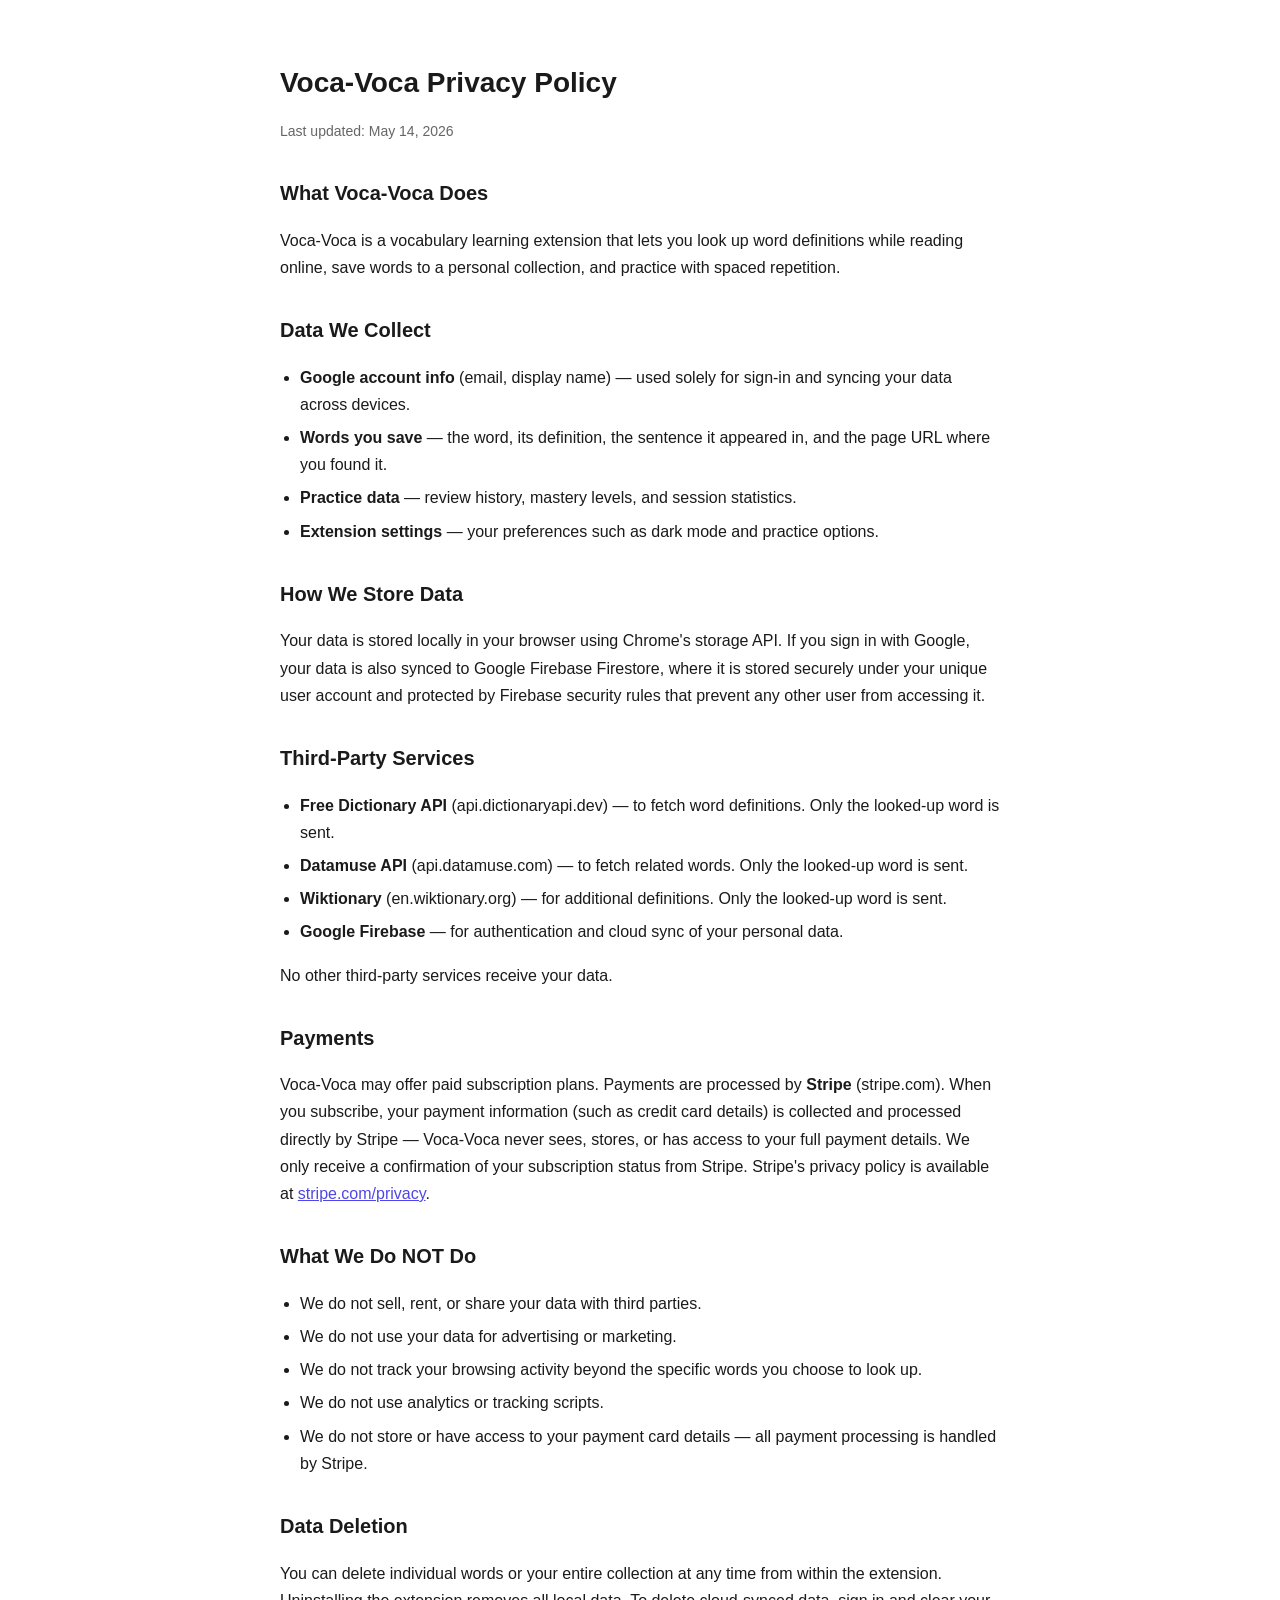
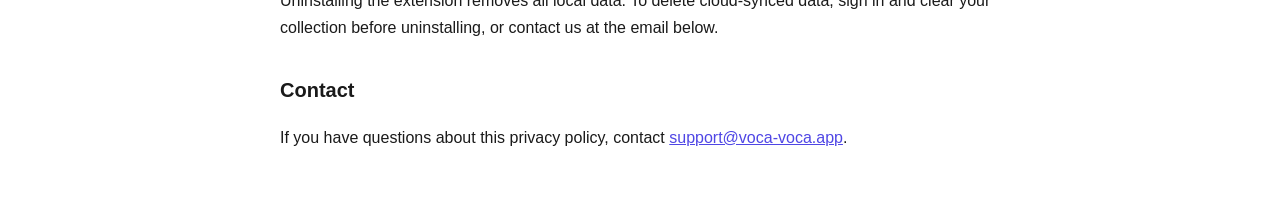
==== privacy-policy.html @ 6cb0ff41 "Initial site: landing page, privacy policy, assets" ====
<!DOCTYPE html>
<html lang="en">
<head>
  <meta charset="UTF-8">
  <meta name="viewport" content="width=device-width, initial-scale=1.0">
  <title>Voca-Voca Privacy Policy</title>
  <style>
    body {
      font-family: -apple-system, BlinkMacSystemFont, 'Segoe UI', Roboto, sans-serif;
      max-width: 720px;
      margin: 0 auto;
      padding: 40px 20px;
      color: #1a1a1a;
      line-height: 1.7;
    }
    h1 { font-size: 28px; margin-bottom: 4px; }
    h2 { font-size: 20px; margin-top: 32px; }
    .updated { color: #666; font-size: 14px; margin-bottom: 32px; }
    ul { padding-left: 20px; }
    li { margin-bottom: 6px; }
    a { color: #4f46e5; }
  </style>
</head>
<body>
  <h1>Voca-Voca Privacy Policy</h1>
  <p class="updated">Last updated: May 14, 2026</p>

  <h2>What Voca-Voca Does</h2>
  <p>Voca-Voca is a vocabulary learning extension that lets you look up word definitions while reading online, save words to a personal collection, and practice with spaced repetition.</p>

  <h2>Data We Collect</h2>
  <ul>
    <li><strong>Google account info</strong> (email, display name) — used solely for sign-in and syncing your data across devices.</li>
    <li><strong>Words you save</strong> — the word, its definition, the sentence it appeared in, and the page URL where you found it.</li>
    <li><strong>Practice data</strong> — review history, mastery levels, and session statistics.</li>
    <li><strong>Extension settings</strong> — your preferences such as dark mode and practice options.</li>
  </ul>

  <h2>How We Store Data</h2>
  <p>Your data is stored locally in your browser using Chrome's storage API. If you sign in with Google, your data is also synced to Google Firebase Firestore, where it is stored securely under your unique user account and protected by Firebase security rules that prevent any other user from accessing it.</p>

  <h2>Third-Party Services</h2>
  <ul>
    <li><strong>Free Dictionary API</strong> (api.dictionaryapi.dev) — to fetch word definitions. Only the looked-up word is sent.</li>
    <li><strong>Datamuse API</strong> (api.datamuse.com) — to fetch related words. Only the looked-up word is sent.</li>
    <li><strong>Wiktionary</strong> (en.wiktionary.org) — for additional definitions. Only the looked-up word is sent.</li>
    <li><strong>Google Firebase</strong> — for authentication and cloud sync of your personal data.</li>
  </ul>
  <p>No other third-party services receive your data.</p>

  <h2>Payments</h2>
  <p>Voca-Voca may offer paid subscription plans. Payments are processed by <strong>Stripe</strong> (stripe.com). When you subscribe, your payment information (such as credit card details) is collected and processed directly by Stripe — Voca-Voca never sees, stores, or has access to your full payment details. We only receive a confirmation of your subscription status from Stripe. Stripe's privacy policy is available at <a href="https://stripe.com/privacy">stripe.com/privacy</a>.</p>

  <h2>What We Do NOT Do</h2>
  <ul>
    <li>We do not sell, rent, or share your data with third parties.</li>
    <li>We do not use your data for advertising or marketing.</li>
    <li>We do not track your browsing activity beyond the specific words you choose to look up.</li>
    <li>We do not use analytics or tracking scripts.</li>
    <li>We do not store or have access to your payment card details — all payment processing is handled by Stripe.</li>
  </ul>

  <h2>Data Deletion</h2>
  <p>You can delete individual words or your entire collection at any time from within the extension. Uninstalling the extension removes all local data. To delete cloud-synced data, sign in and clear your collection before uninstalling, or contact us at the email below.</p>

  <h2>Contact</h2>
  <p>If you have questions about this privacy policy, contact <a href="mailto:support@voca-voca.app">support@voca-voca.app</a>.</p>
</body>
</html>
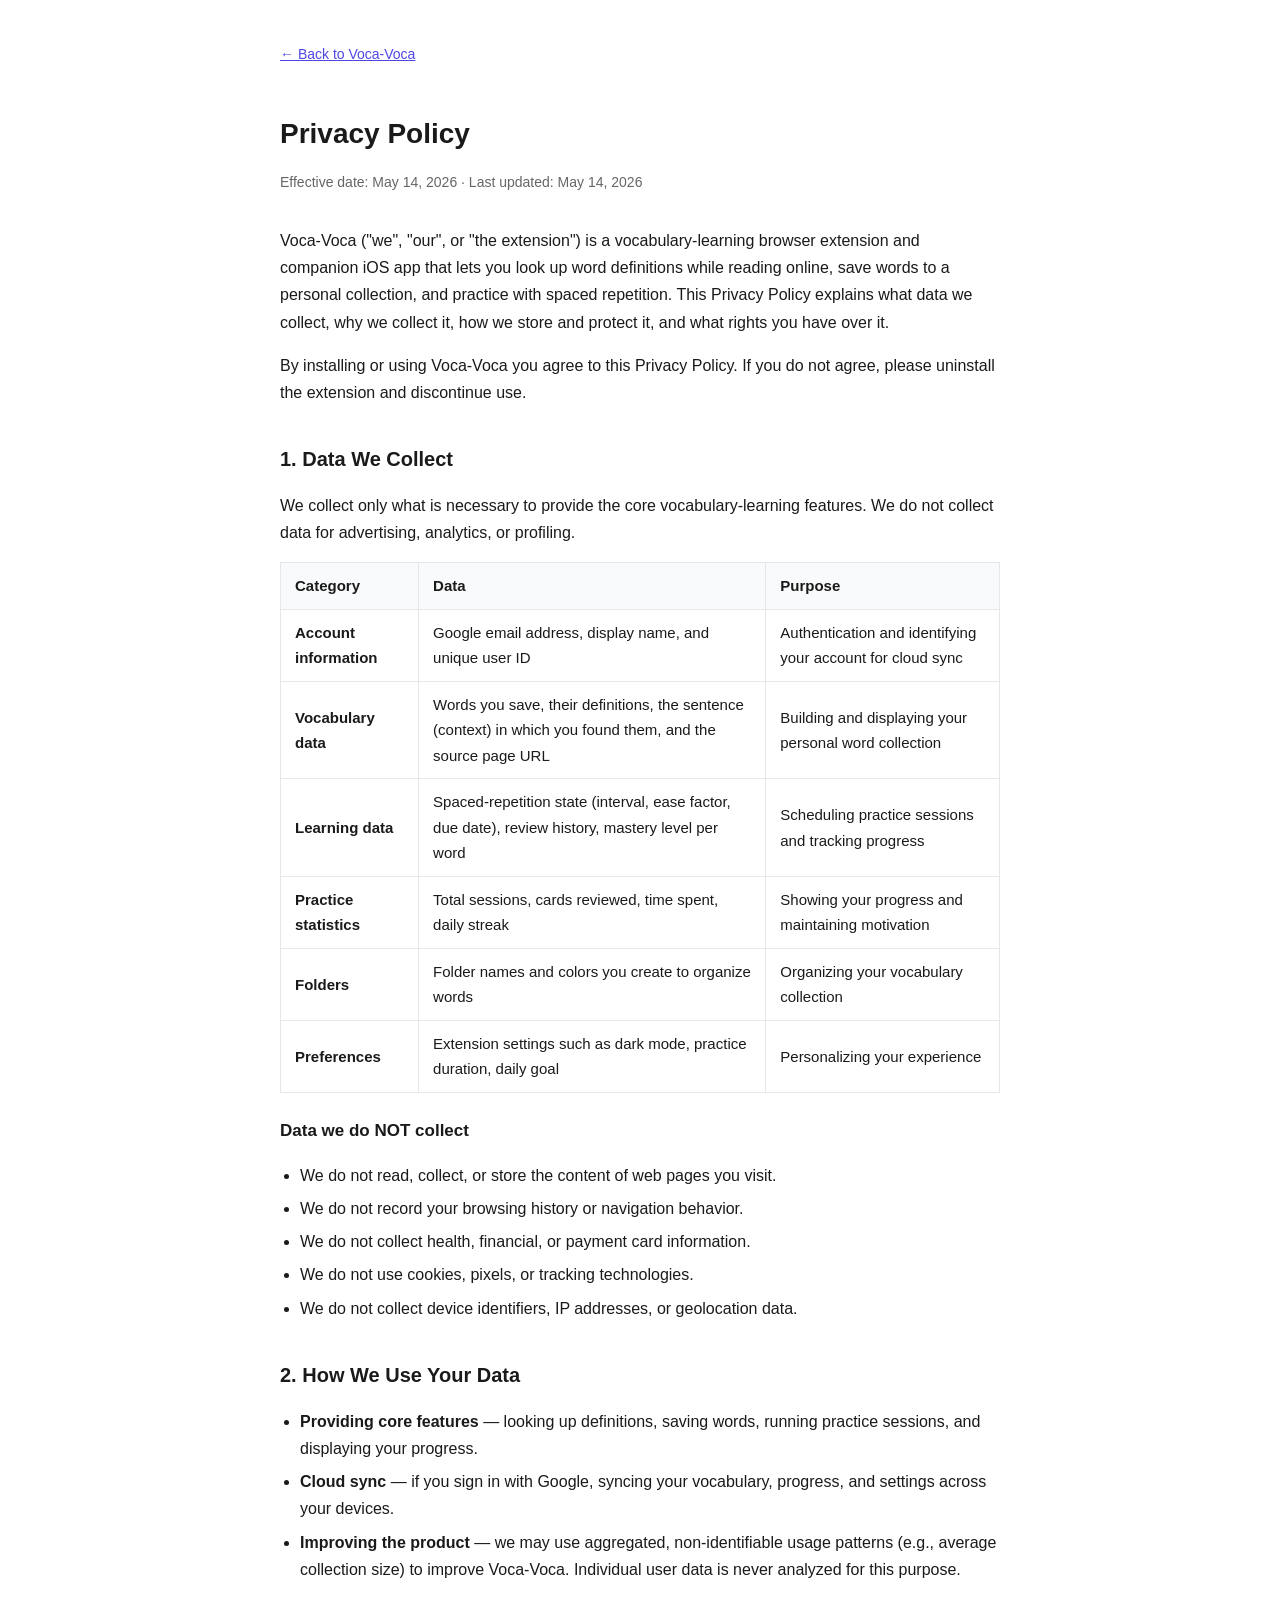
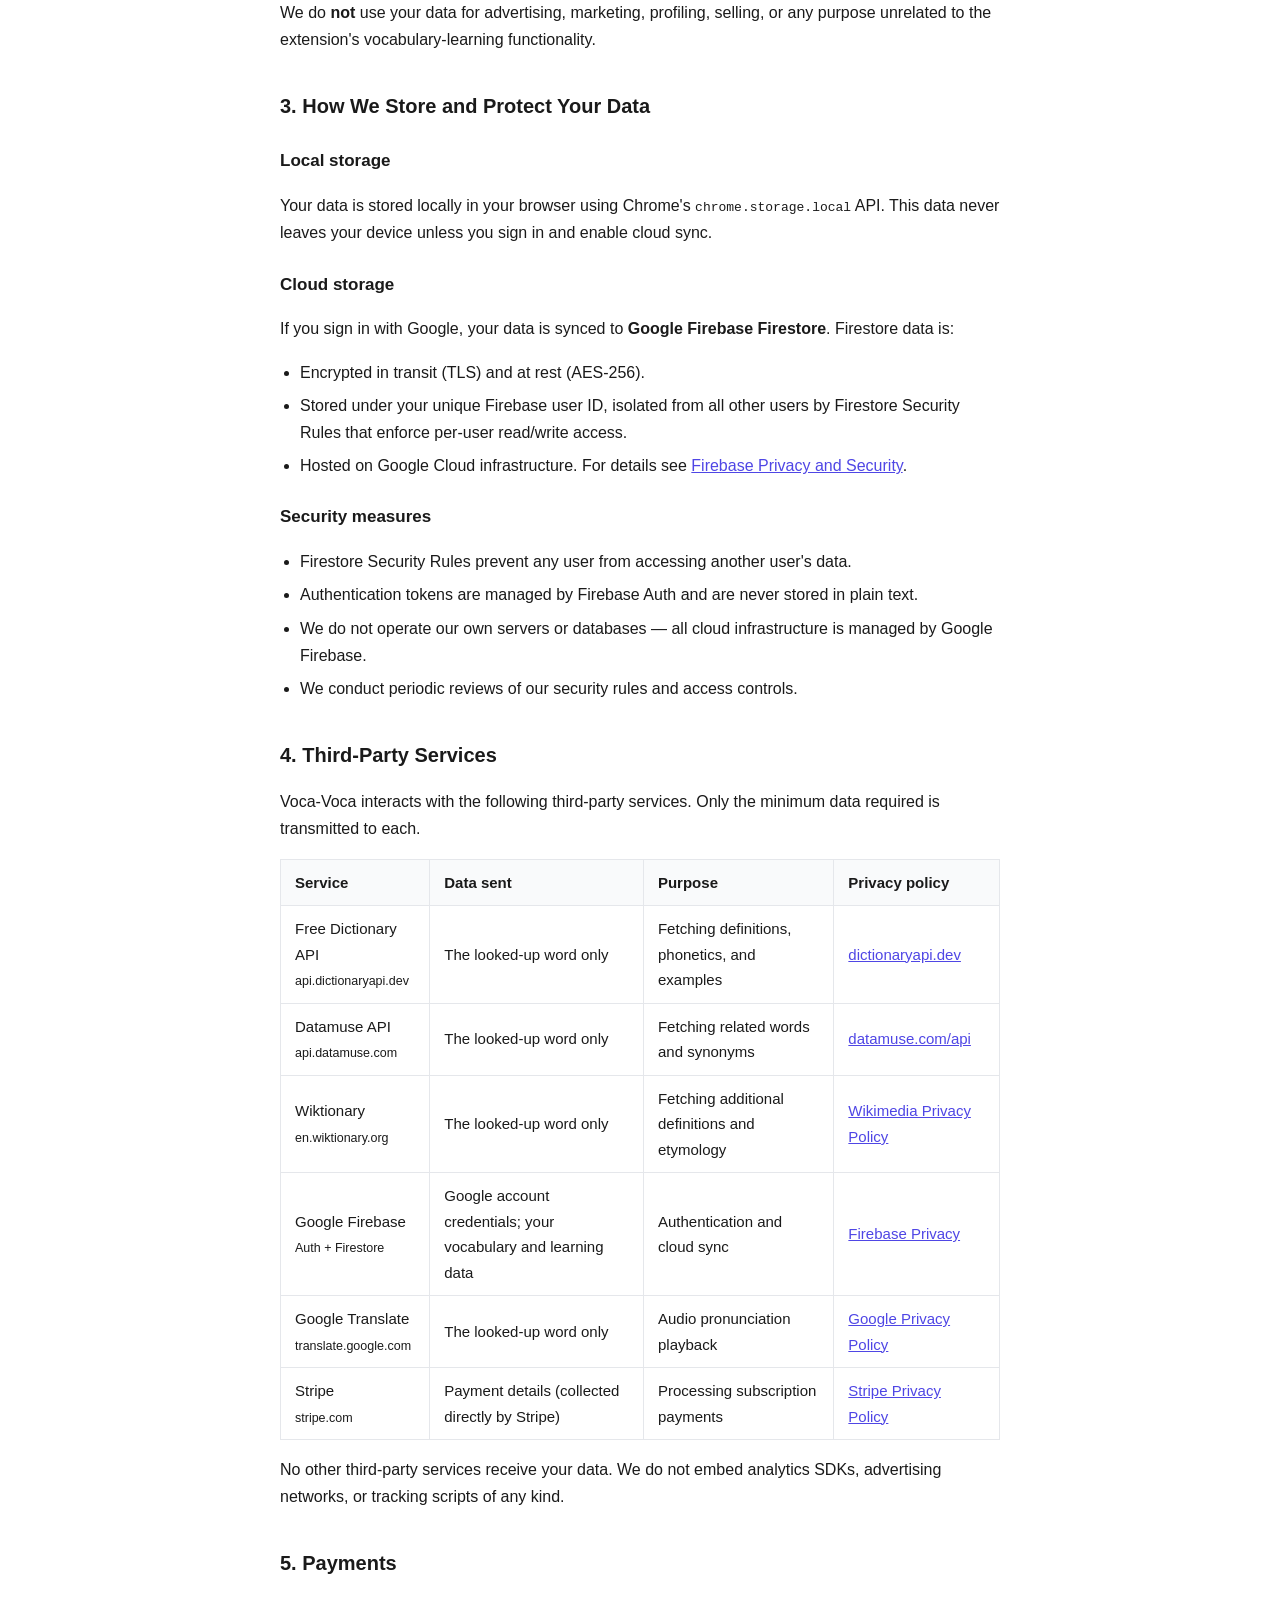
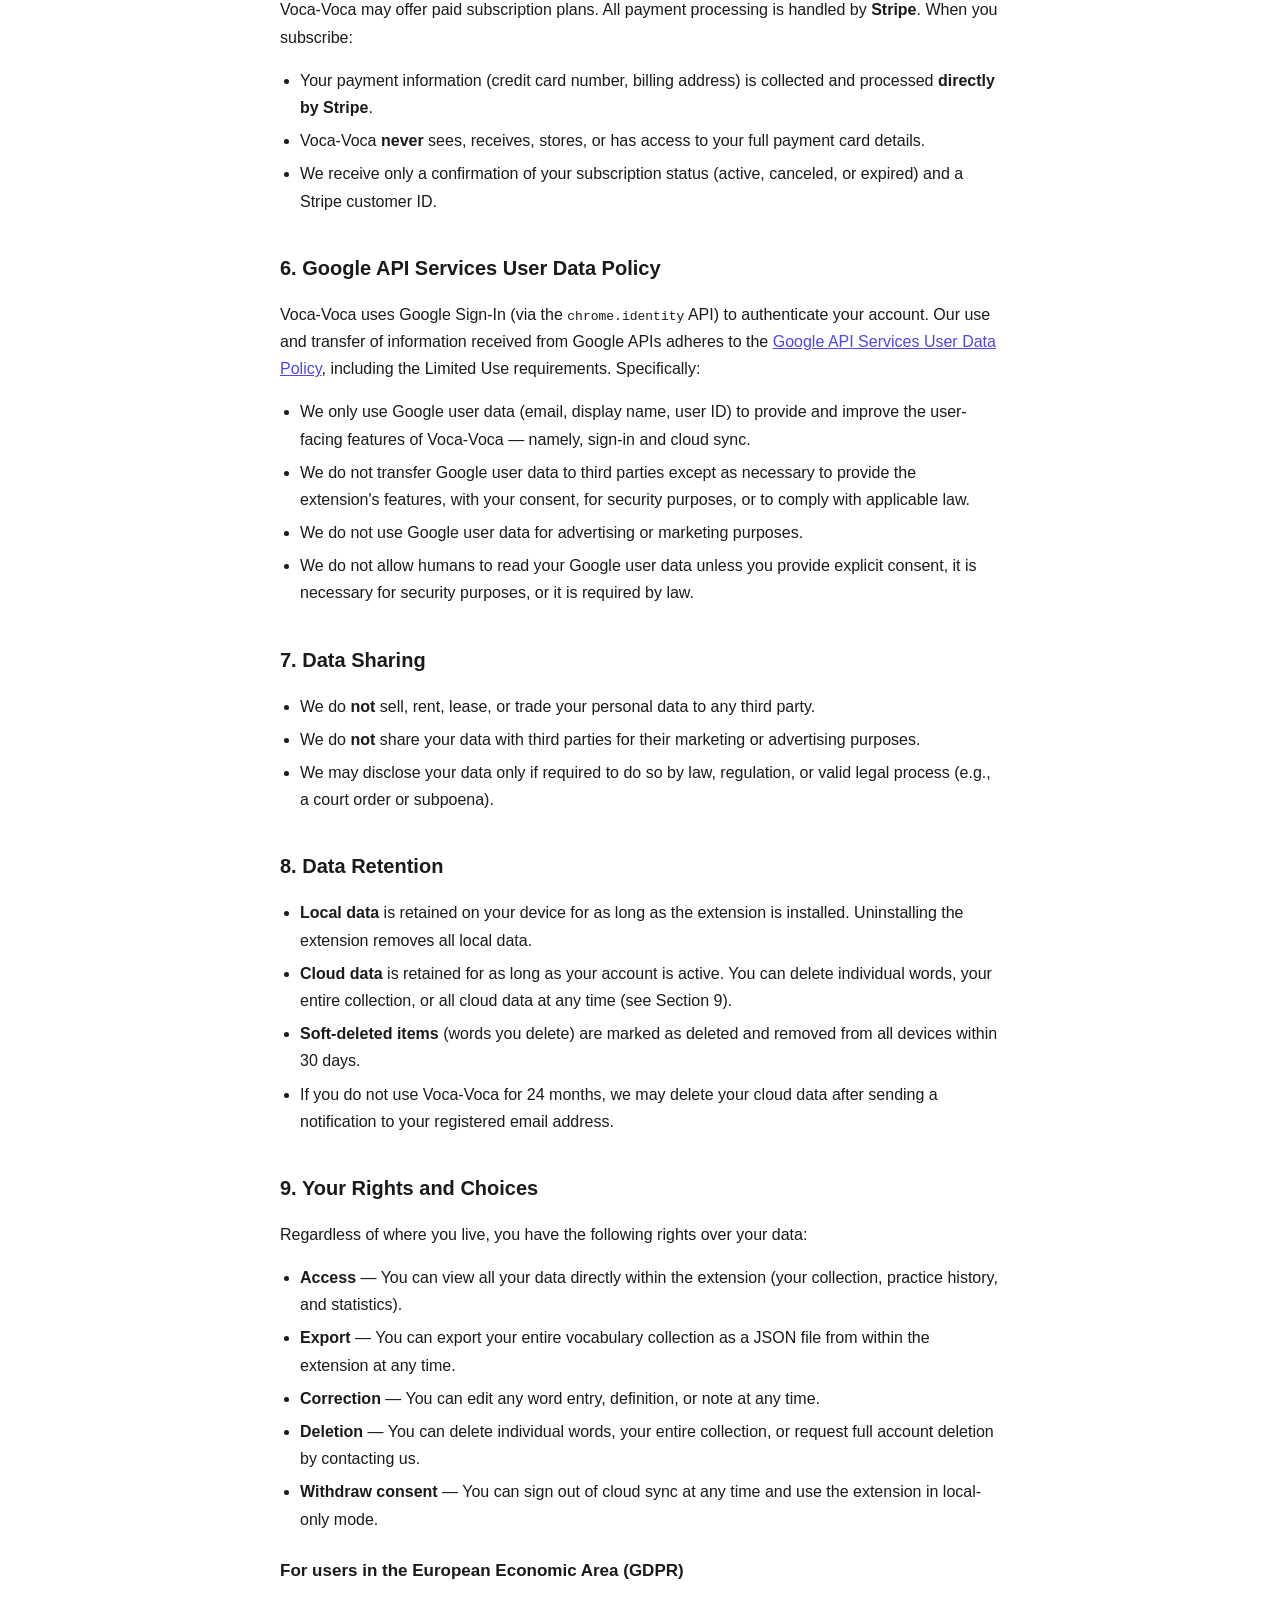
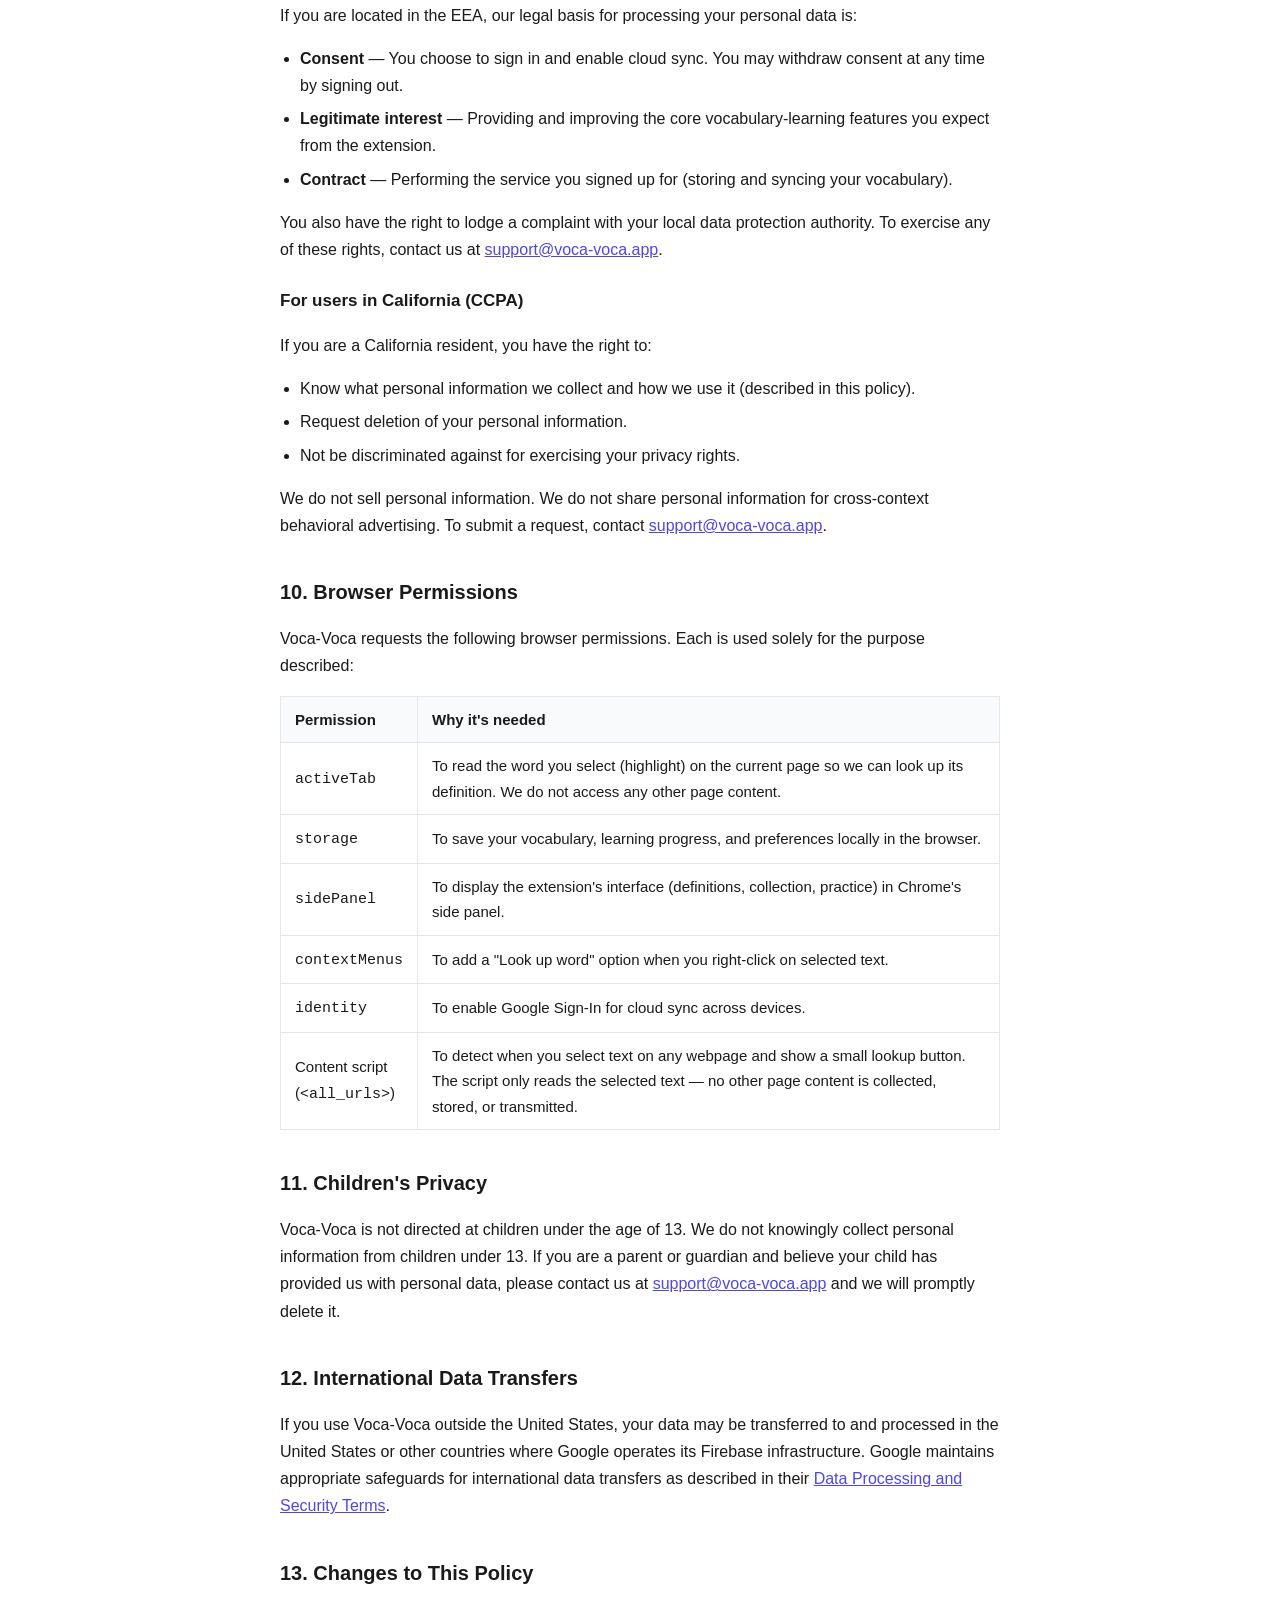
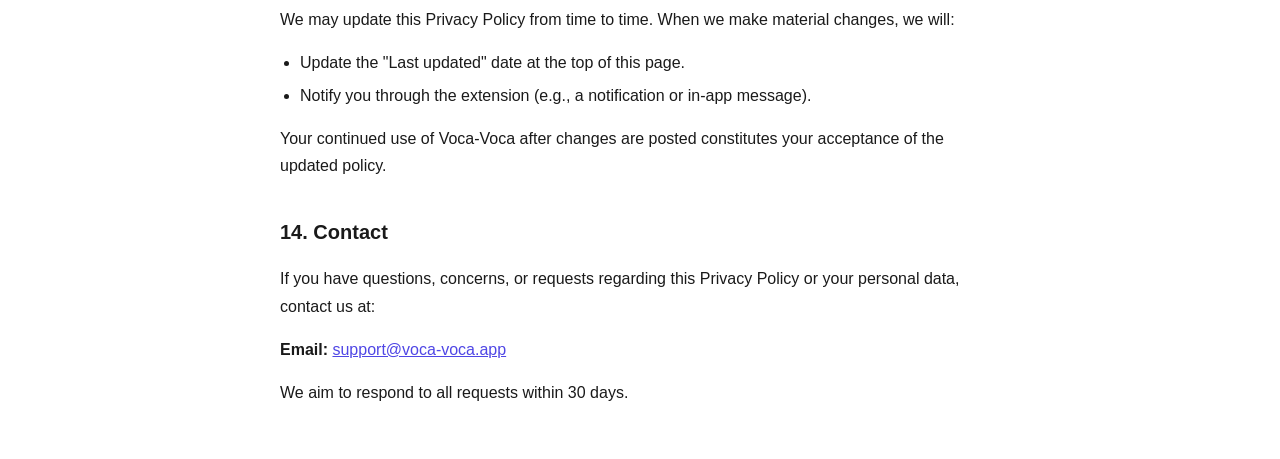
==== commit 5bd98b53: "Comprehensive privacy policy for Chrome Web Store review Covers: data collection table, Google API L" ====
--- a/privacy-policy.html
+++ b/privacy-policy.html
@@ -14,56 +14,253 @@
       line-height: 1.7;
     }
     h1 { font-size: 28px; margin-bottom: 4px; }
-    h2 { font-size: 20px; margin-top: 32px; }
+    h2 { font-size: 20px; margin-top: 36px; margin-bottom: 12px; }
+    h3 { font-size: 17px; margin-top: 24px; margin-bottom: 8px; }
     .updated { color: #666; font-size: 14px; margin-bottom: 32px; }
-    ul { padding-left: 20px; }
+    ul, ol { padding-left: 20px; }
     li { margin-bottom: 6px; }
     a { color: #4f46e5; }
+    table { border-collapse: collapse; width: 100%; margin: 16px 0; }
+    th, td { border: 1px solid #e5e7eb; padding: 10px 14px; text-align: left; font-size: 15px; }
+    th { background: #f9fafb; font-weight: 600; }
+    .back-link { display: inline-block; margin-bottom: 24px; font-size: 14px; }
   </style>
 </head>
 <body>
-  <h1>Voca-Voca Privacy Policy</h1>
-  <p class="updated">Last updated: May 14, 2026</p>
-
-  <h2>What Voca-Voca Does</h2>
-  <p>Voca-Voca is a vocabulary learning extension that lets you look up word definitions while reading online, save words to a personal collection, and practice with spaced repetition.</p>
-
-  <h2>Data We Collect</h2>
-  <ul>
-    <li><strong>Google account info</strong> (email, display name) — used solely for sign-in and syncing your data across devices.</li>
-    <li><strong>Words you save</strong> — the word, its definition, the sentence it appeared in, and the page URL where you found it.</li>
-    <li><strong>Practice data</strong> — review history, mastery levels, and session statistics.</li>
-    <li><strong>Extension settings</strong> — your preferences such as dark mode and practice options.</li>
-  </ul>
-
-  <h2>How We Store Data</h2>
-  <p>Your data is stored locally in your browser using Chrome's storage API. If you sign in with Google, your data is also synced to Google Firebase Firestore, where it is stored securely under your unique user account and protected by Firebase security rules that prevent any other user from accessing it.</p>
-
-  <h2>Third-Party Services</h2>
-  <ul>
-    <li><strong>Free Dictionary API</strong> (api.dictionaryapi.dev) — to fetch word definitions. Only the looked-up word is sent.</li>
-    <li><strong>Datamuse API</strong> (api.datamuse.com) — to fetch related words. Only the looked-up word is sent.</li>
-    <li><strong>Wiktionary</strong> (en.wiktionary.org) — for additional definitions. Only the looked-up word is sent.</li>
-    <li><strong>Google Firebase</strong> — for authentication and cloud sync of your personal data.</li>
-  </ul>
-  <p>No other third-party services receive your data.</p>
-
-  <h2>Payments</h2>
-  <p>Voca-Voca may offer paid subscription plans. Payments are processed by <strong>Stripe</strong> (stripe.com). When you subscribe, your payment information (such as credit card details) is collected and processed directly by Stripe — Voca-Voca never sees, stores, or has access to your full payment details. We only receive a confirmation of your subscription status from Stripe. Stripe's privacy policy is available at <a href="https://stripe.com/privacy">stripe.com/privacy</a>.</p>
-
-  <h2>What We Do NOT Do</h2>
-  <ul>
-    <li>We do not sell, rent, or share your data with third parties.</li>
-    <li>We do not use your data for advertising or marketing.</li>
-    <li>We do not track your browsing activity beyond the specific words you choose to look up.</li>
-    <li>We do not use analytics or tracking scripts.</li>
-    <li>We do not store or have access to your payment card details — all payment processing is handled by Stripe.</li>
-  </ul>
-
-  <h2>Data Deletion</h2>
-  <p>You can delete individual words or your entire collection at any time from within the extension. Uninstalling the extension removes all local data. To delete cloud-synced data, sign in and clear your collection before uninstalling, or contact us at the email below.</p>
-
-  <h2>Contact</h2>
-  <p>If you have questions about this privacy policy, contact <a href="mailto:support@voca-voca.app">support@voca-voca.app</a>.</p>
+  <a href="/" class="back-link">&larr; Back to Voca-Voca</a>
+  <h1>Privacy Policy</h1>
+  <p class="updated">Effective date: May 14, 2026 &middot; Last updated: May 14, 2026</p>
+
+  <p>Voca-Voca ("we", "our", or "the extension") is a vocabulary-learning browser extension and companion iOS app that lets you look up word definitions while reading online, save words to a personal collection, and practice with spaced repetition. This Privacy Policy explains what data we collect, why we collect it, how we store and protect it, and what rights you have over it.</p>
+  <p>By installing or using Voca-Voca you agree to this Privacy Policy. If you do not agree, please uninstall the extension and discontinue use.</p>
+
+  <h2>1. Data We Collect</h2>
+  <p>We collect only what is necessary to provide the core vocabulary-learning features. We do not collect data for advertising, analytics, or profiling.</p>
+
+  <table>
+    <tr><th>Category</th><th>Data</th><th>Purpose</th></tr>
+    <tr>
+      <td><strong>Account information</strong></td>
+      <td>Google email address, display name, and unique user ID</td>
+      <td>Authentication and identifying your account for cloud sync</td>
+    </tr>
+    <tr>
+      <td><strong>Vocabulary data</strong></td>
+      <td>Words you save, their definitions, the sentence (context) in which you found them, and the source page URL</td>
+      <td>Building and displaying your personal word collection</td>
+    </tr>
+    <tr>
+      <td><strong>Learning data</strong></td>
+      <td>Spaced-repetition state (interval, ease factor, due date), review history, mastery level per word</td>
+      <td>Scheduling practice sessions and tracking progress</td>
+    </tr>
+    <tr>
+      <td><strong>Practice statistics</strong></td>
+      <td>Total sessions, cards reviewed, time spent, daily streak</td>
+      <td>Showing your progress and maintaining motivation</td>
+    </tr>
+    <tr>
+      <td><strong>Folders</strong></td>
+      <td>Folder names and colors you create to organize words</td>
+      <td>Organizing your vocabulary collection</td>
+    </tr>
+    <tr>
+      <td><strong>Preferences</strong></td>
+      <td>Extension settings such as dark mode, practice duration, daily goal</td>
+      <td>Personalizing your experience</td>
+    </tr>
+  </table>
+
+  <h3>Data we do NOT collect</h3>
+  <ul>
+    <li>We do not read, collect, or store the content of web pages you visit.</li>
+    <li>We do not record your browsing history or navigation behavior.</li>
+    <li>We do not collect health, financial, or payment card information.</li>
+    <li>We do not use cookies, pixels, or tracking technologies.</li>
+    <li>We do not collect device identifiers, IP addresses, or geolocation data.</li>
+  </ul>
+
+  <h2>2. How We Use Your Data</h2>
+  <ul>
+    <li><strong>Providing core features</strong> — looking up definitions, saving words, running practice sessions, and displaying your progress.</li>
+    <li><strong>Cloud sync</strong> — if you sign in with Google, syncing your vocabulary, progress, and settings across your devices.</li>
+    <li><strong>Improving the product</strong> — we may use aggregated, non-identifiable usage patterns (e.g., average collection size) to improve Voca-Voca. Individual user data is never analyzed for this purpose.</li>
+  </ul>
+  <p>We do <strong>not</strong> use your data for advertising, marketing, profiling, selling, or any purpose unrelated to the extension's vocabulary-learning functionality.</p>
+
+  <h2>3. How We Store and Protect Your Data</h2>
+
+  <h3>Local storage</h3>
+  <p>Your data is stored locally in your browser using Chrome's <code>chrome.storage.local</code> API. This data never leaves your device unless you sign in and enable cloud sync.</p>
+
+  <h3>Cloud storage</h3>
+  <p>If you sign in with Google, your data is synced to <strong>Google Firebase Firestore</strong>. Firestore data is:</p>
+  <ul>
+    <li>Encrypted in transit (TLS) and at rest (AES-256).</li>
+    <li>Stored under your unique Firebase user ID, isolated from all other users by Firestore Security Rules that enforce per-user read/write access.</li>
+    <li>Hosted on Google Cloud infrastructure. For details see <a href="https://firebase.google.com/support/privacy" target="_blank" rel="noopener">Firebase Privacy and Security</a>.</li>
+  </ul>
+
+  <h3>Security measures</h3>
+  <ul>
+    <li>Firestore Security Rules prevent any user from accessing another user's data.</li>
+    <li>Authentication tokens are managed by Firebase Auth and are never stored in plain text.</li>
+    <li>We do not operate our own servers or databases — all cloud infrastructure is managed by Google Firebase.</li>
+    <li>We conduct periodic reviews of our security rules and access controls.</li>
+  </ul>
+
+  <h2>4. Third-Party Services</h2>
+  <p>Voca-Voca interacts with the following third-party services. Only the minimum data required is transmitted to each.</p>
+
+  <table>
+    <tr><th>Service</th><th>Data sent</th><th>Purpose</th><th>Privacy policy</th></tr>
+    <tr>
+      <td>Free Dictionary API<br><small>api.dictionaryapi.dev</small></td>
+      <td>The looked-up word only</td>
+      <td>Fetching definitions, phonetics, and examples</td>
+      <td><a href="https://dictionaryapi.dev/" target="_blank" rel="noopener">dictionaryapi.dev</a></td>
+    </tr>
+    <tr>
+      <td>Datamuse API<br><small>api.datamuse.com</small></td>
+      <td>The looked-up word only</td>
+      <td>Fetching related words and synonyms</td>
+      <td><a href="https://www.datamuse.com/api/" target="_blank" rel="noopener">datamuse.com/api</a></td>
+    </tr>
+    <tr>
+      <td>Wiktionary<br><small>en.wiktionary.org</small></td>
+      <td>The looked-up word only</td>
+      <td>Fetching additional definitions and etymology</td>
+      <td><a href="https://foundation.wikimedia.org/wiki/Privacy_policy" target="_blank" rel="noopener">Wikimedia Privacy Policy</a></td>
+    </tr>
+    <tr>
+      <td>Google Firebase<br><small>Auth + Firestore</small></td>
+      <td>Google account credentials; your vocabulary and learning data</td>
+      <td>Authentication and cloud sync</td>
+      <td><a href="https://firebase.google.com/support/privacy" target="_blank" rel="noopener">Firebase Privacy</a></td>
+    </tr>
+    <tr>
+      <td>Google Translate<br><small>translate.google.com</small></td>
+      <td>The looked-up word only</td>
+      <td>Audio pronunciation playback</td>
+      <td><a href="https://policies.google.com/privacy" target="_blank" rel="noopener">Google Privacy Policy</a></td>
+    </tr>
+    <tr>
+      <td>Stripe<br><small>stripe.com</small></td>
+      <td>Payment details (collected directly by Stripe)</td>
+      <td>Processing subscription payments</td>
+      <td><a href="https://stripe.com/privacy" target="_blank" rel="noopener">Stripe Privacy Policy</a></td>
+    </tr>
+  </table>
+
+  <p>No other third-party services receive your data. We do not embed analytics SDKs, advertising networks, or tracking scripts of any kind.</p>
+
+  <h2>5. Payments</h2>
+  <p>Voca-Voca may offer paid subscription plans. All payment processing is handled by <strong>Stripe</strong>. When you subscribe:</p>
+  <ul>
+    <li>Your payment information (credit card number, billing address) is collected and processed <strong>directly by Stripe</strong>.</li>
+    <li>Voca-Voca <strong>never</strong> sees, receives, stores, or has access to your full payment card details.</li>
+    <li>We receive only a confirmation of your subscription status (active, canceled, or expired) and a Stripe customer ID.</li>
+  </ul>
+
+  <h2>6. Google API Services User Data Policy</h2>
+  <p>Voca-Voca uses Google Sign-In (via the <code>chrome.identity</code> API) to authenticate your account. Our use and transfer of information received from Google APIs adheres to the <a href="https://developers.google.com/terms/api-services-user-data-policy" target="_blank" rel="noopener">Google API Services User Data Policy</a>, including the Limited Use requirements. Specifically:</p>
+  <ul>
+    <li>We only use Google user data (email, display name, user ID) to provide and improve the user-facing features of Voca-Voca — namely, sign-in and cloud sync.</li>
+    <li>We do not transfer Google user data to third parties except as necessary to provide the extension's features, with your consent, for security purposes, or to comply with applicable law.</li>
+    <li>We do not use Google user data for advertising or marketing purposes.</li>
+    <li>We do not allow humans to read your Google user data unless you provide explicit consent, it is necessary for security purposes, or it is required by law.</li>
+  </ul>
+
+  <h2>7. Data Sharing</h2>
+  <ul>
+    <li>We do <strong>not</strong> sell, rent, lease, or trade your personal data to any third party.</li>
+    <li>We do <strong>not</strong> share your data with third parties for their marketing or advertising purposes.</li>
+    <li>We may disclose your data only if required to do so by law, regulation, or valid legal process (e.g., a court order or subpoena).</li>
+  </ul>
+
+  <h2>8. Data Retention</h2>
+  <ul>
+    <li><strong>Local data</strong> is retained on your device for as long as the extension is installed. Uninstalling the extension removes all local data.</li>
+    <li><strong>Cloud data</strong> is retained for as long as your account is active. You can delete individual words, your entire collection, or all cloud data at any time (see Section 9).</li>
+    <li><strong>Soft-deleted items</strong> (words you delete) are marked as deleted and removed from all devices within 30 days.</li>
+    <li>If you do not use Voca-Voca for 24 months, we may delete your cloud data after sending a notification to your registered email address.</li>
+  </ul>
+
+  <h2>9. Your Rights and Choices</h2>
+  <p>Regardless of where you live, you have the following rights over your data:</p>
+  <ul>
+    <li><strong>Access</strong> — You can view all your data directly within the extension (your collection, practice history, and statistics).</li>
+    <li><strong>Export</strong> — You can export your entire vocabulary collection as a JSON file from within the extension at any time.</li>
+    <li><strong>Correction</strong> — You can edit any word entry, definition, or note at any time.</li>
+    <li><strong>Deletion</strong> — You can delete individual words, your entire collection, or request full account deletion by contacting us.</li>
+    <li><strong>Withdraw consent</strong> — You can sign out of cloud sync at any time and use the extension in local-only mode.</li>
+  </ul>
+
+  <h3>For users in the European Economic Area (GDPR)</h3>
+  <p>If you are located in the EEA, our legal basis for processing your personal data is:</p>
+  <ul>
+    <li><strong>Consent</strong> — You choose to sign in and enable cloud sync. You may withdraw consent at any time by signing out.</li>
+    <li><strong>Legitimate interest</strong> — Providing and improving the core vocabulary-learning features you expect from the extension.</li>
+    <li><strong>Contract</strong> — Performing the service you signed up for (storing and syncing your vocabulary).</li>
+  </ul>
+  <p>You also have the right to lodge a complaint with your local data protection authority. To exercise any of these rights, contact us at <a href="mailto:support@voca-voca.app">support@voca-voca.app</a>.</p>
+
+  <h3>For users in California (CCPA)</h3>
+  <p>If you are a California resident, you have the right to:</p>
+  <ul>
+    <li>Know what personal information we collect and how we use it (described in this policy).</li>
+    <li>Request deletion of your personal information.</li>
+    <li>Not be discriminated against for exercising your privacy rights.</li>
+  </ul>
+  <p>We do not sell personal information. We do not share personal information for cross-context behavioral advertising. To submit a request, contact <a href="mailto:support@voca-voca.app">support@voca-voca.app</a>.</p>
+
+  <h2>10. Browser Permissions</h2>
+  <p>Voca-Voca requests the following browser permissions. Each is used solely for the purpose described:</p>
+  <table>
+    <tr><th>Permission</th><th>Why it's needed</th></tr>
+    <tr>
+      <td><code>activeTab</code></td>
+      <td>To read the word you select (highlight) on the current page so we can look up its definition. We do not access any other page content.</td>
+    </tr>
+    <tr>
+      <td><code>storage</code></td>
+      <td>To save your vocabulary, learning progress, and preferences locally in the browser.</td>
+    </tr>
+    <tr>
+      <td><code>sidePanel</code></td>
+      <td>To display the extension's interface (definitions, collection, practice) in Chrome's side panel.</td>
+    </tr>
+    <tr>
+      <td><code>contextMenus</code></td>
+      <td>To add a "Look up word" option when you right-click on selected text.</td>
+    </tr>
+    <tr>
+      <td><code>identity</code></td>
+      <td>To enable Google Sign-In for cloud sync across devices.</td>
+    </tr>
+    <tr>
+      <td>Content script<br>(<code>&lt;all_urls&gt;</code>)</td>
+      <td>To detect when you select text on any webpage and show a small lookup button. The script only reads the selected text — no other page content is collected, stored, or transmitted.</td>
+    </tr>
+  </table>
+
+  <h2>11. Children's Privacy</h2>
+  <p>Voca-Voca is not directed at children under the age of 13. We do not knowingly collect personal information from children under 13. If you are a parent or guardian and believe your child has provided us with personal data, please contact us at <a href="mailto:support@voca-voca.app">support@voca-voca.app</a> and we will promptly delete it.</p>
+
+  <h2>12. International Data Transfers</h2>
+  <p>If you use Voca-Voca outside the United States, your data may be transferred to and processed in the United States or other countries where Google operates its Firebase infrastructure. Google maintains appropriate safeguards for international data transfers as described in their <a href="https://cloud.google.com/terms/data-processing-addendum" target="_blank" rel="noopener">Data Processing and Security Terms</a>.</p>
+
+  <h2>13. Changes to This Policy</h2>
+  <p>We may update this Privacy Policy from time to time. When we make material changes, we will:</p>
+  <ul>
+    <li>Update the "Last updated" date at the top of this page.</li>
+    <li>Notify you through the extension (e.g., a notification or in-app message).</li>
+  </ul>
+  <p>Your continued use of Voca-Voca after changes are posted constitutes your acceptance of the updated policy.</p>
+
+  <h2>14. Contact</h2>
+  <p>If you have questions, concerns, or requests regarding this Privacy Policy or your personal data, contact us at:</p>
+  <p><strong>Email:</strong> <a href="mailto:support@voca-voca.app">support@voca-voca.app</a></p>
+  <p>We aim to respond to all requests within 30 days.</p>
 </body>
 </html>
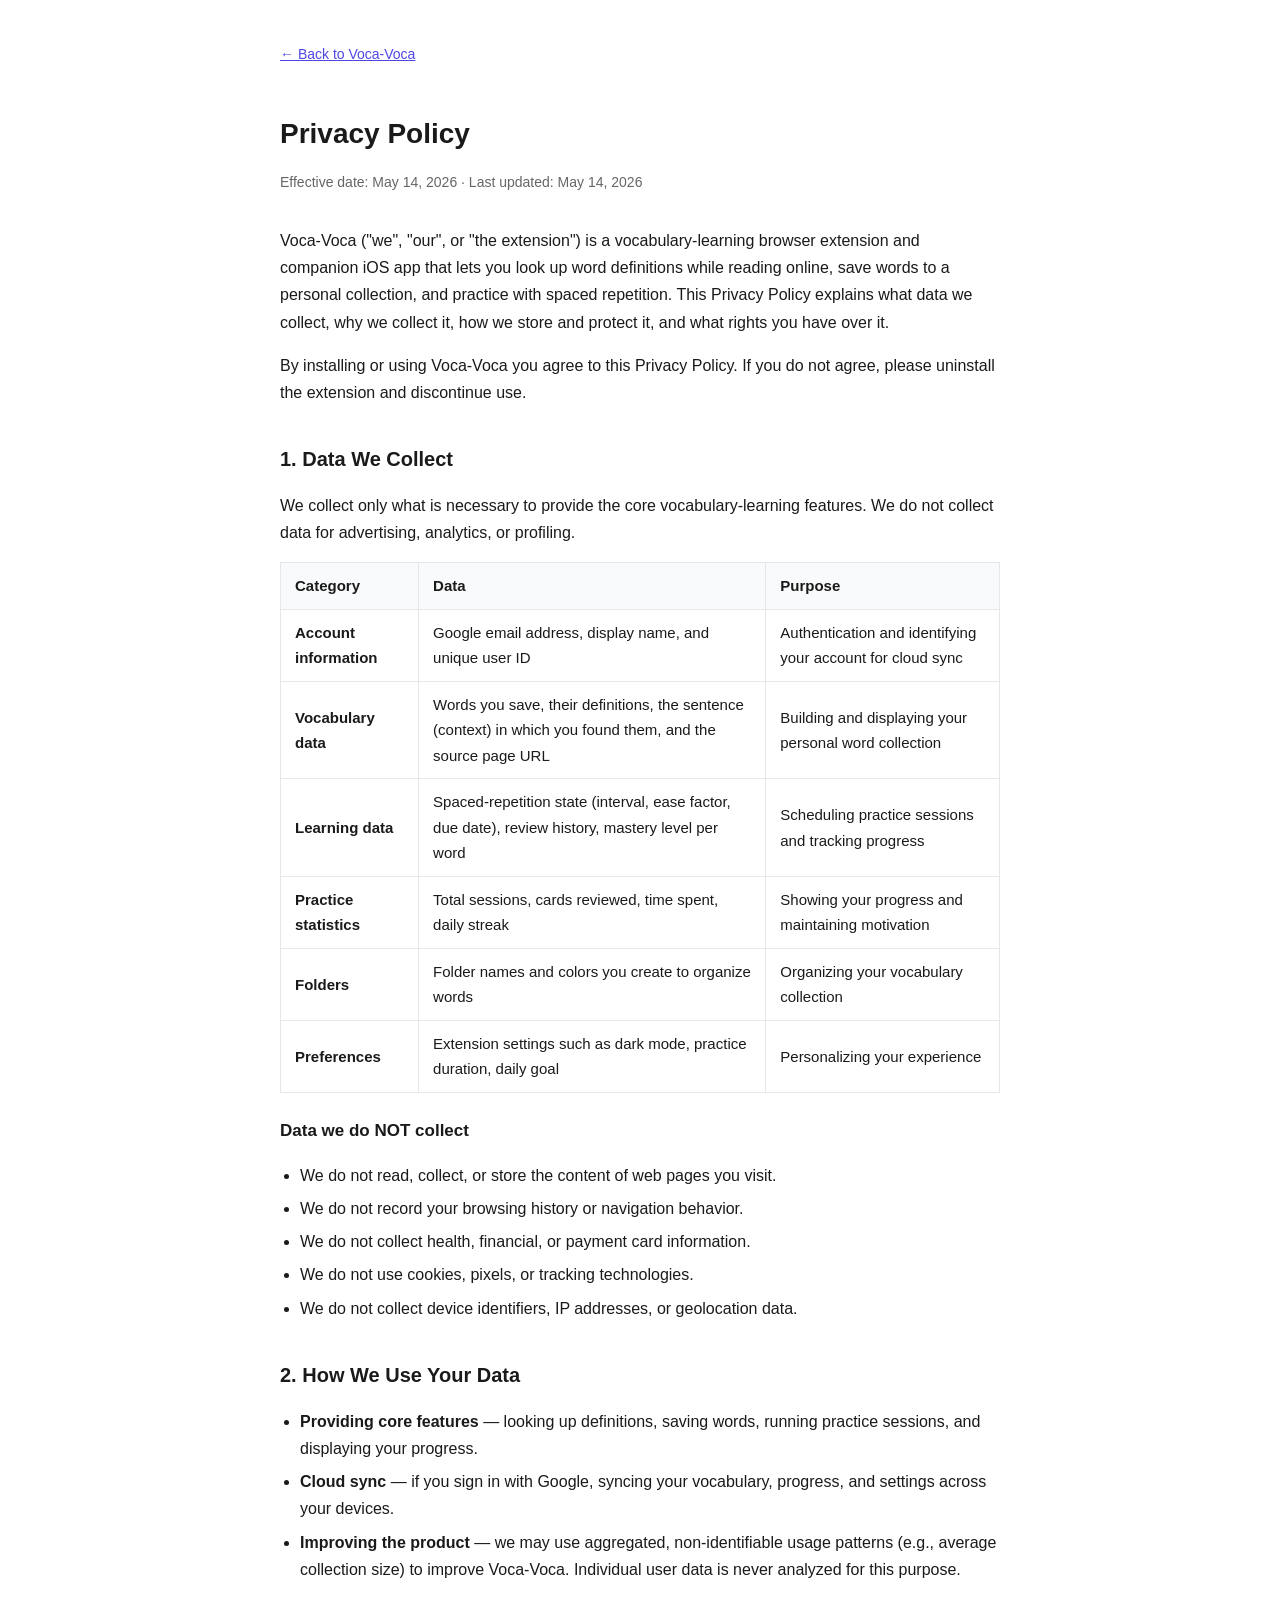
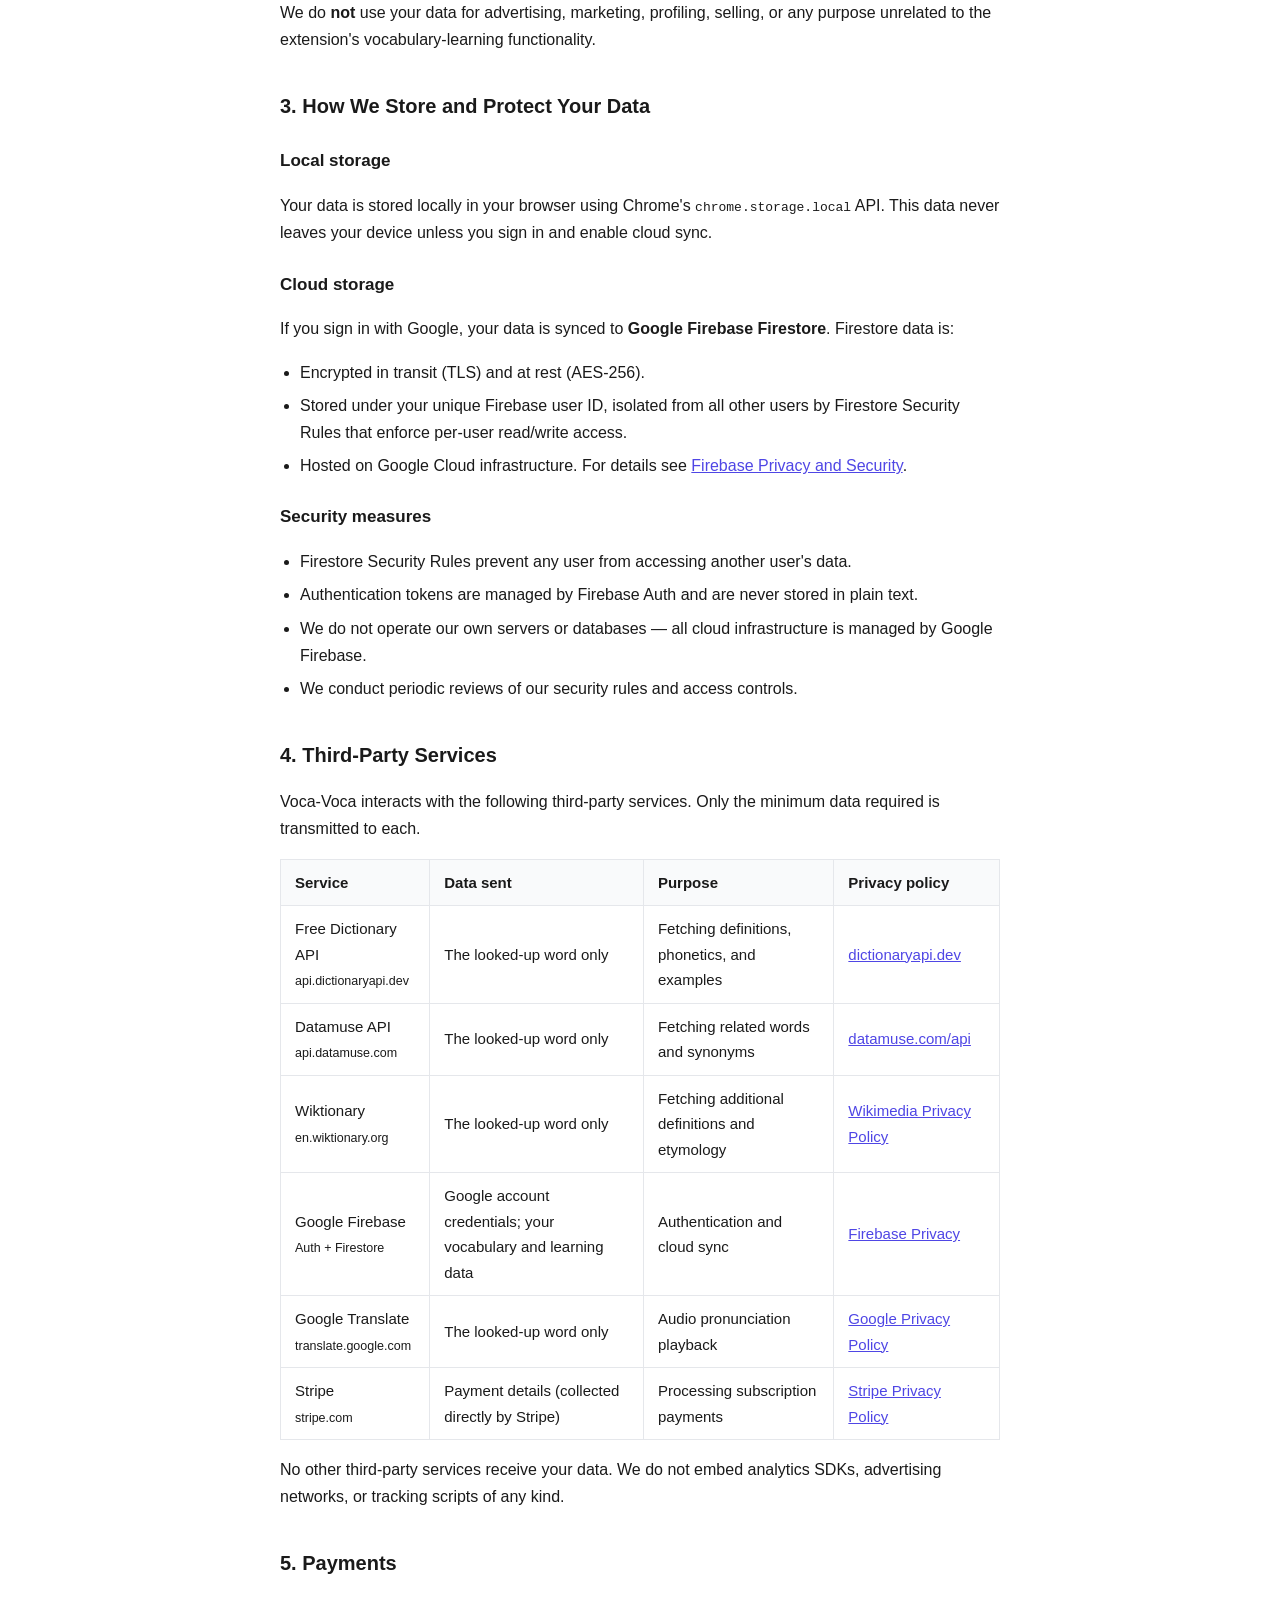
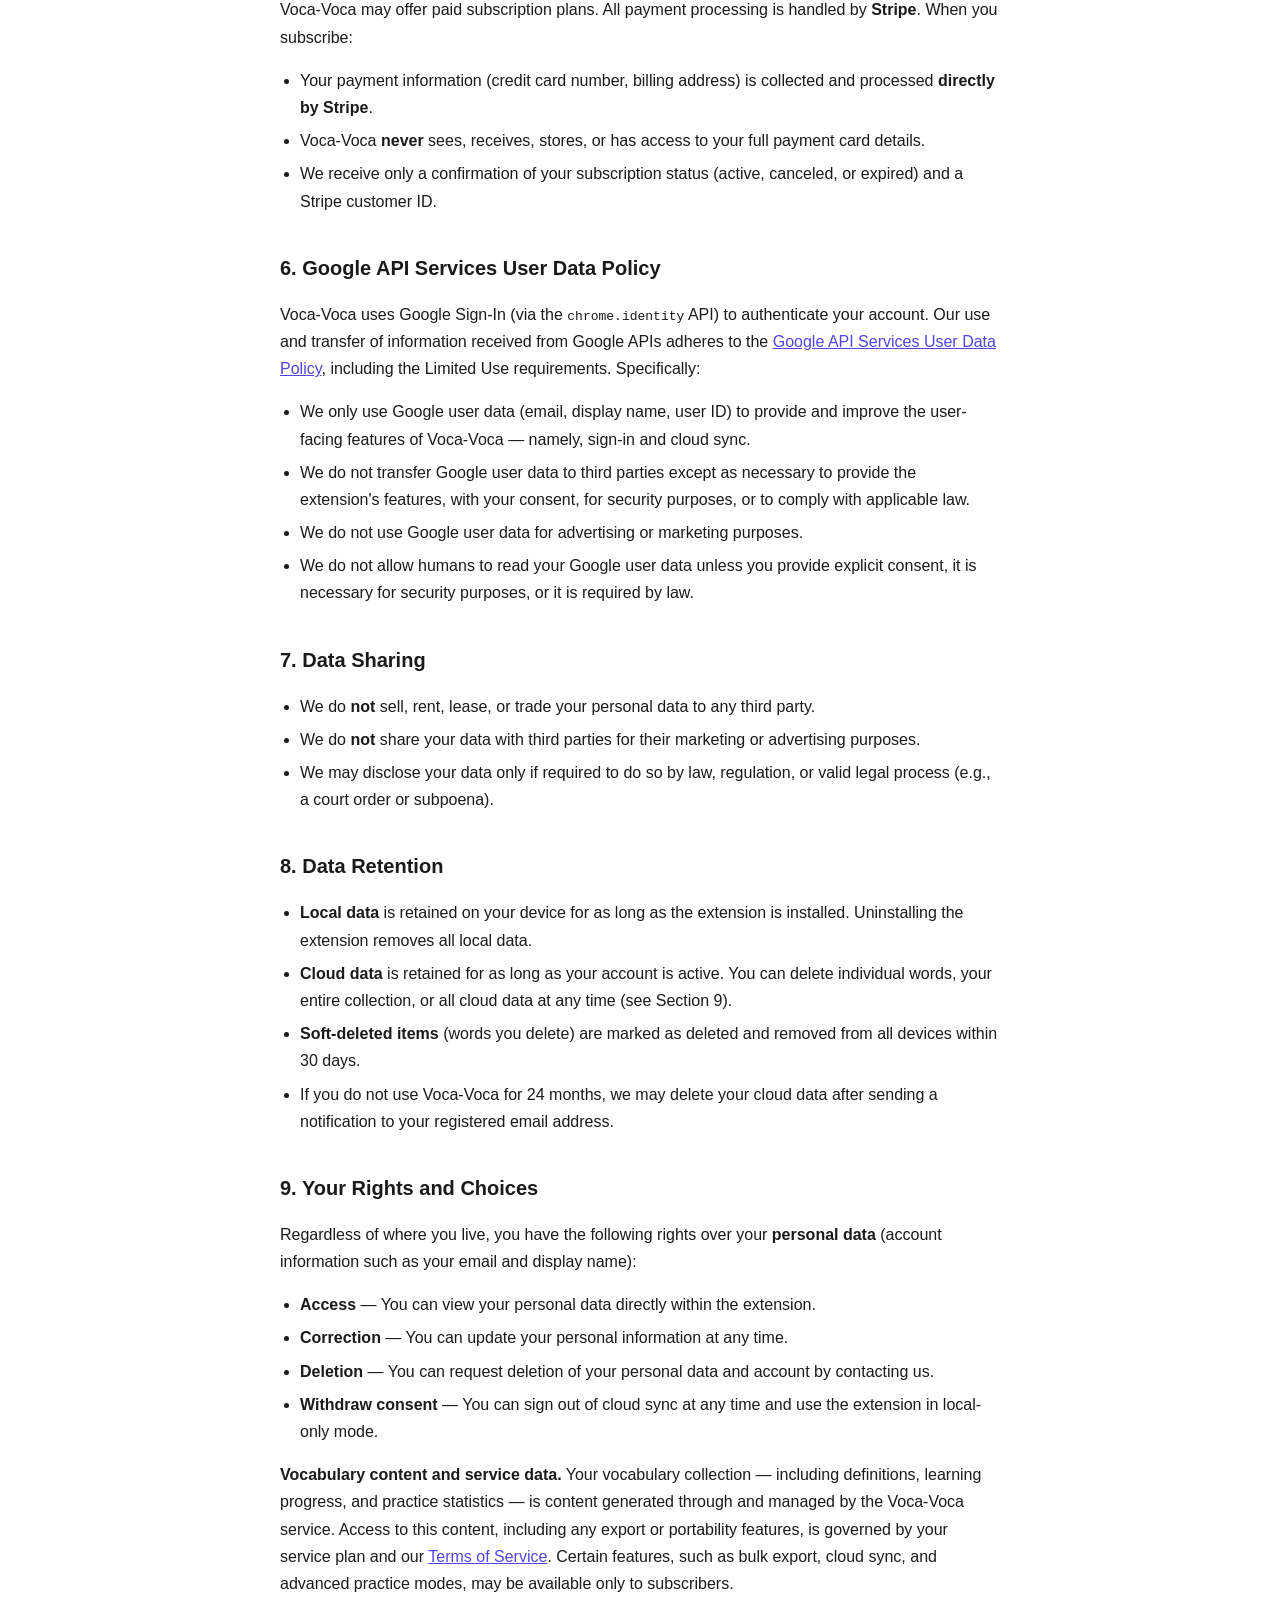
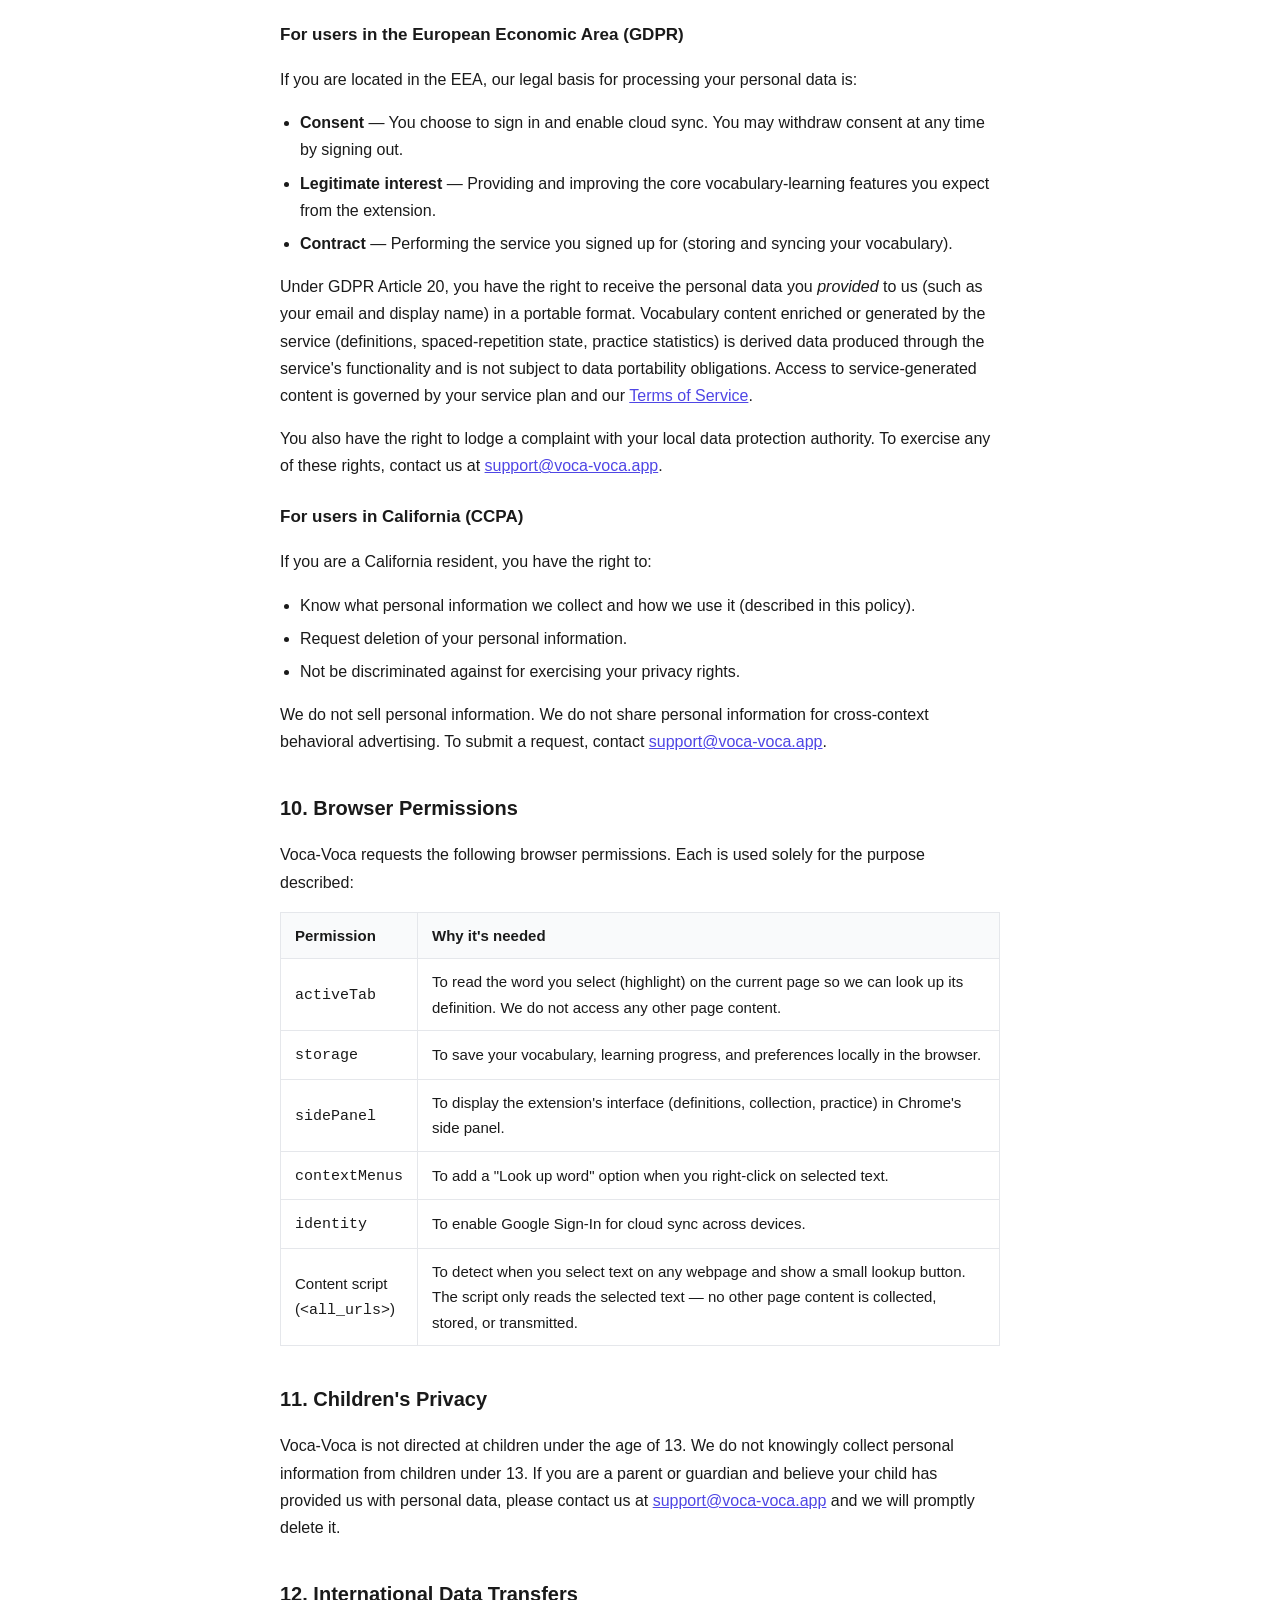
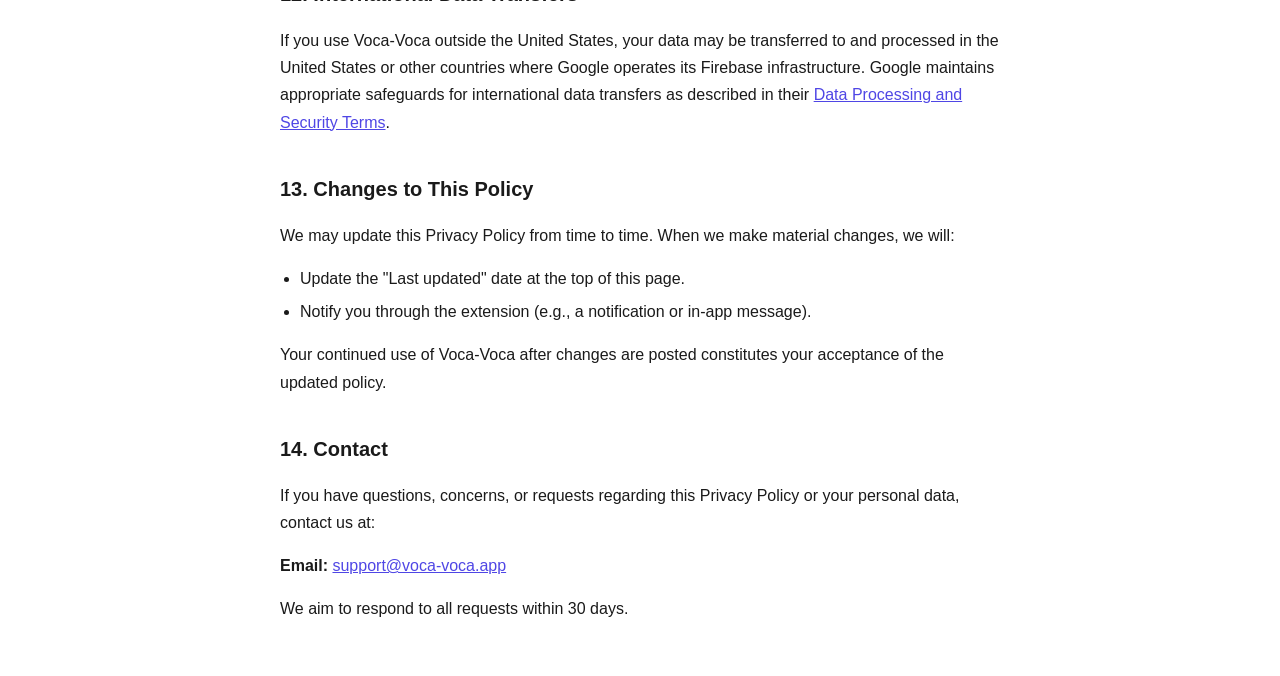
==== commit 9230ad34: "Add Terms of Service, tighten privacy policy for freemium model - ToS: subscription terms, feature g" ====
--- a/privacy-policy.html
+++ b/privacy-policy.html
@@ -187,14 +187,14 @@
   </ul>
 
   <h2>9. Your Rights and Choices</h2>
-  <p>Regardless of where you live, you have the following rights over your data:</p>
-  <ul>
-    <li><strong>Access</strong> — You can view all your data directly within the extension (your collection, practice history, and statistics).</li>
-    <li><strong>Export</strong> — You can export your entire vocabulary collection as a JSON file from within the extension at any time.</li>
-    <li><strong>Correction</strong> — You can edit any word entry, definition, or note at any time.</li>
-    <li><strong>Deletion</strong> — You can delete individual words, your entire collection, or request full account deletion by contacting us.</li>
+  <p>Regardless of where you live, you have the following rights over your <strong>personal data</strong> (account information such as your email and display name):</p>
+  <ul>
+    <li><strong>Access</strong> — You can view your personal data directly within the extension.</li>
+    <li><strong>Correction</strong> — You can update your personal information at any time.</li>
+    <li><strong>Deletion</strong> — You can request deletion of your personal data and account by contacting us.</li>
     <li><strong>Withdraw consent</strong> — You can sign out of cloud sync at any time and use the extension in local-only mode.</li>
   </ul>
+  <p><strong>Vocabulary content and service data.</strong> Your vocabulary collection — including definitions, learning progress, and practice statistics — is content generated through and managed by the Voca-Voca service. Access to this content, including any export or portability features, is governed by your service plan and our <a href="terms-of-service.html">Terms of Service</a>. Certain features, such as bulk export, cloud sync, and advanced practice modes, may be available only to subscribers.</p>
 
   <h3>For users in the European Economic Area (GDPR)</h3>
   <p>If you are located in the EEA, our legal basis for processing your personal data is:</p>
@@ -203,6 +203,7 @@
     <li><strong>Legitimate interest</strong> — Providing and improving the core vocabulary-learning features you expect from the extension.</li>
     <li><strong>Contract</strong> — Performing the service you signed up for (storing and syncing your vocabulary).</li>
   </ul>
+  <p>Under GDPR Article 20, you have the right to receive the personal data you <em>provided</em> to us (such as your email and display name) in a portable format. Vocabulary content enriched or generated by the service (definitions, spaced-repetition state, practice statistics) is derived data produced through the service's functionality and is not subject to data portability obligations. Access to service-generated content is governed by your service plan and our <a href="terms-of-service.html">Terms of Service</a>.</p>
   <p>You also have the right to lodge a complaint with your local data protection authority. To exercise any of these rights, contact us at <a href="mailto:support@voca-voca.app">support@voca-voca.app</a>.</p>
 
   <h3>For users in California (CCPA)</h3>
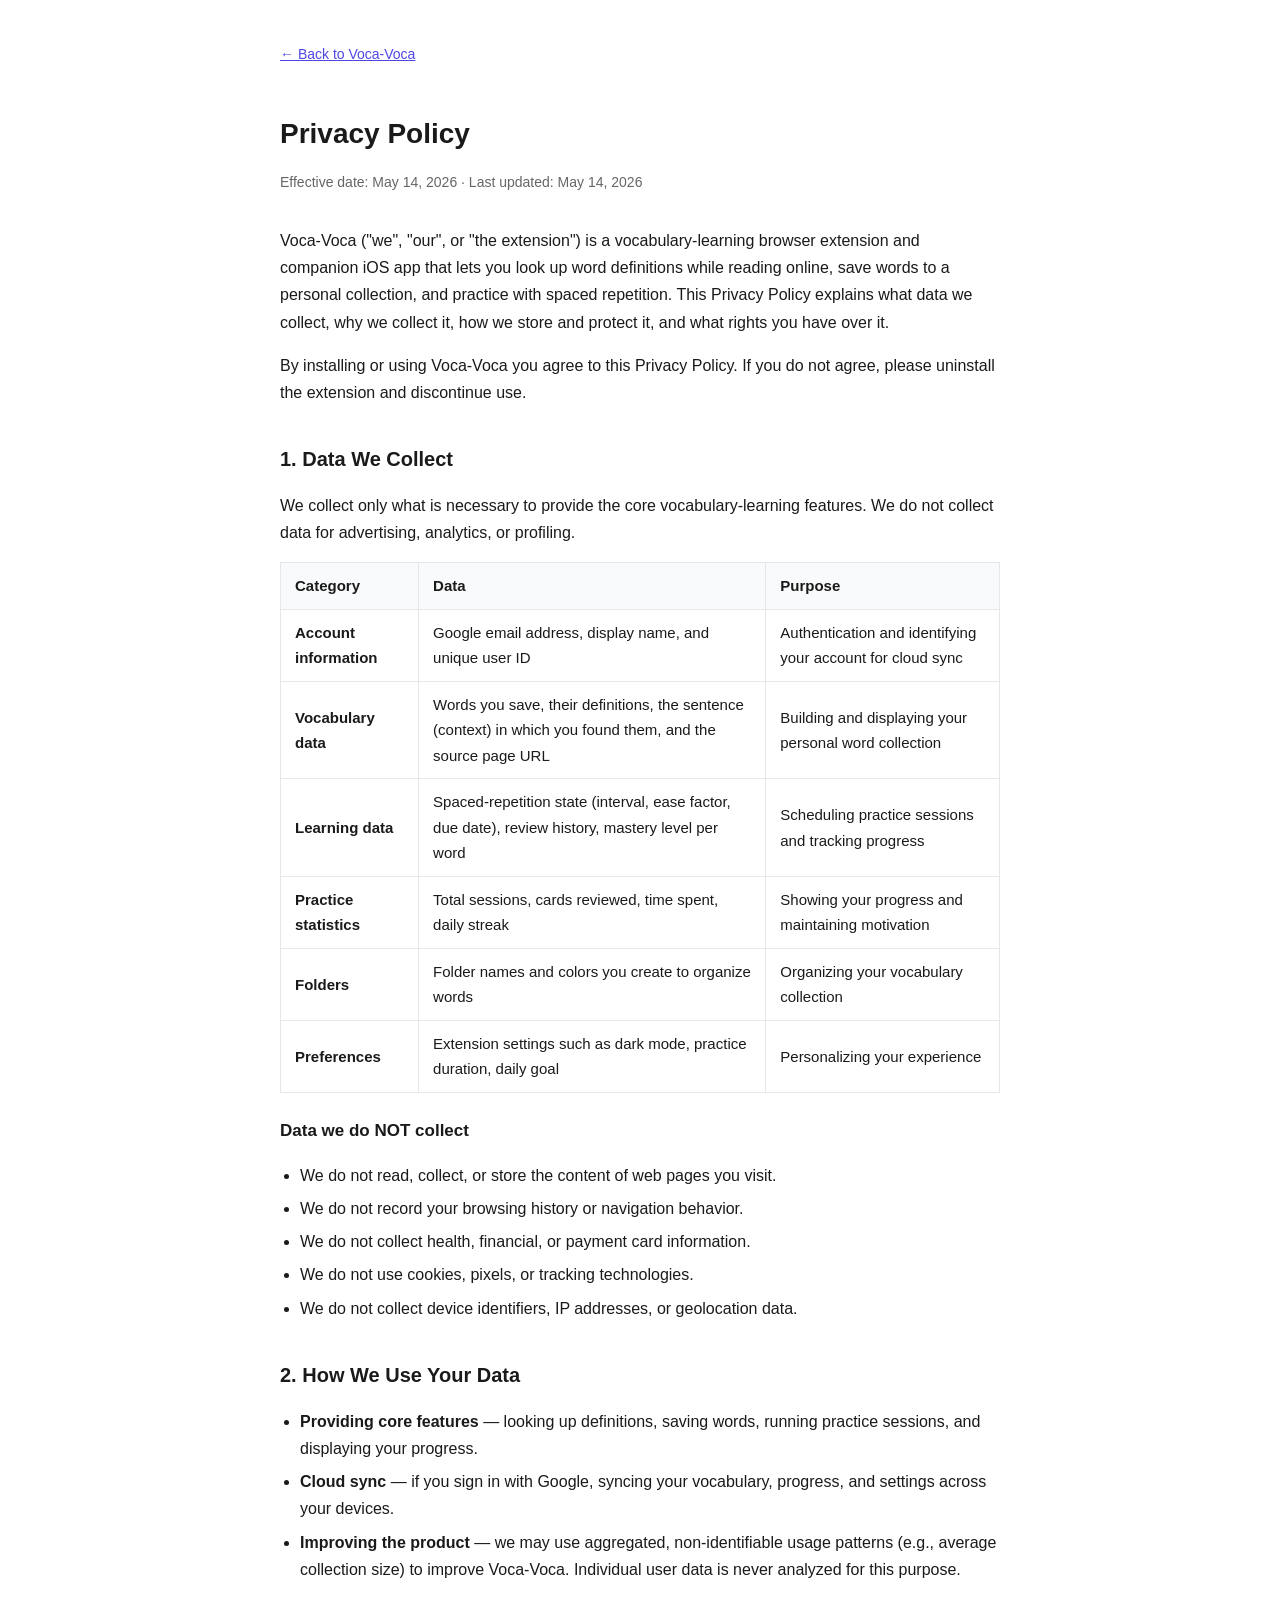
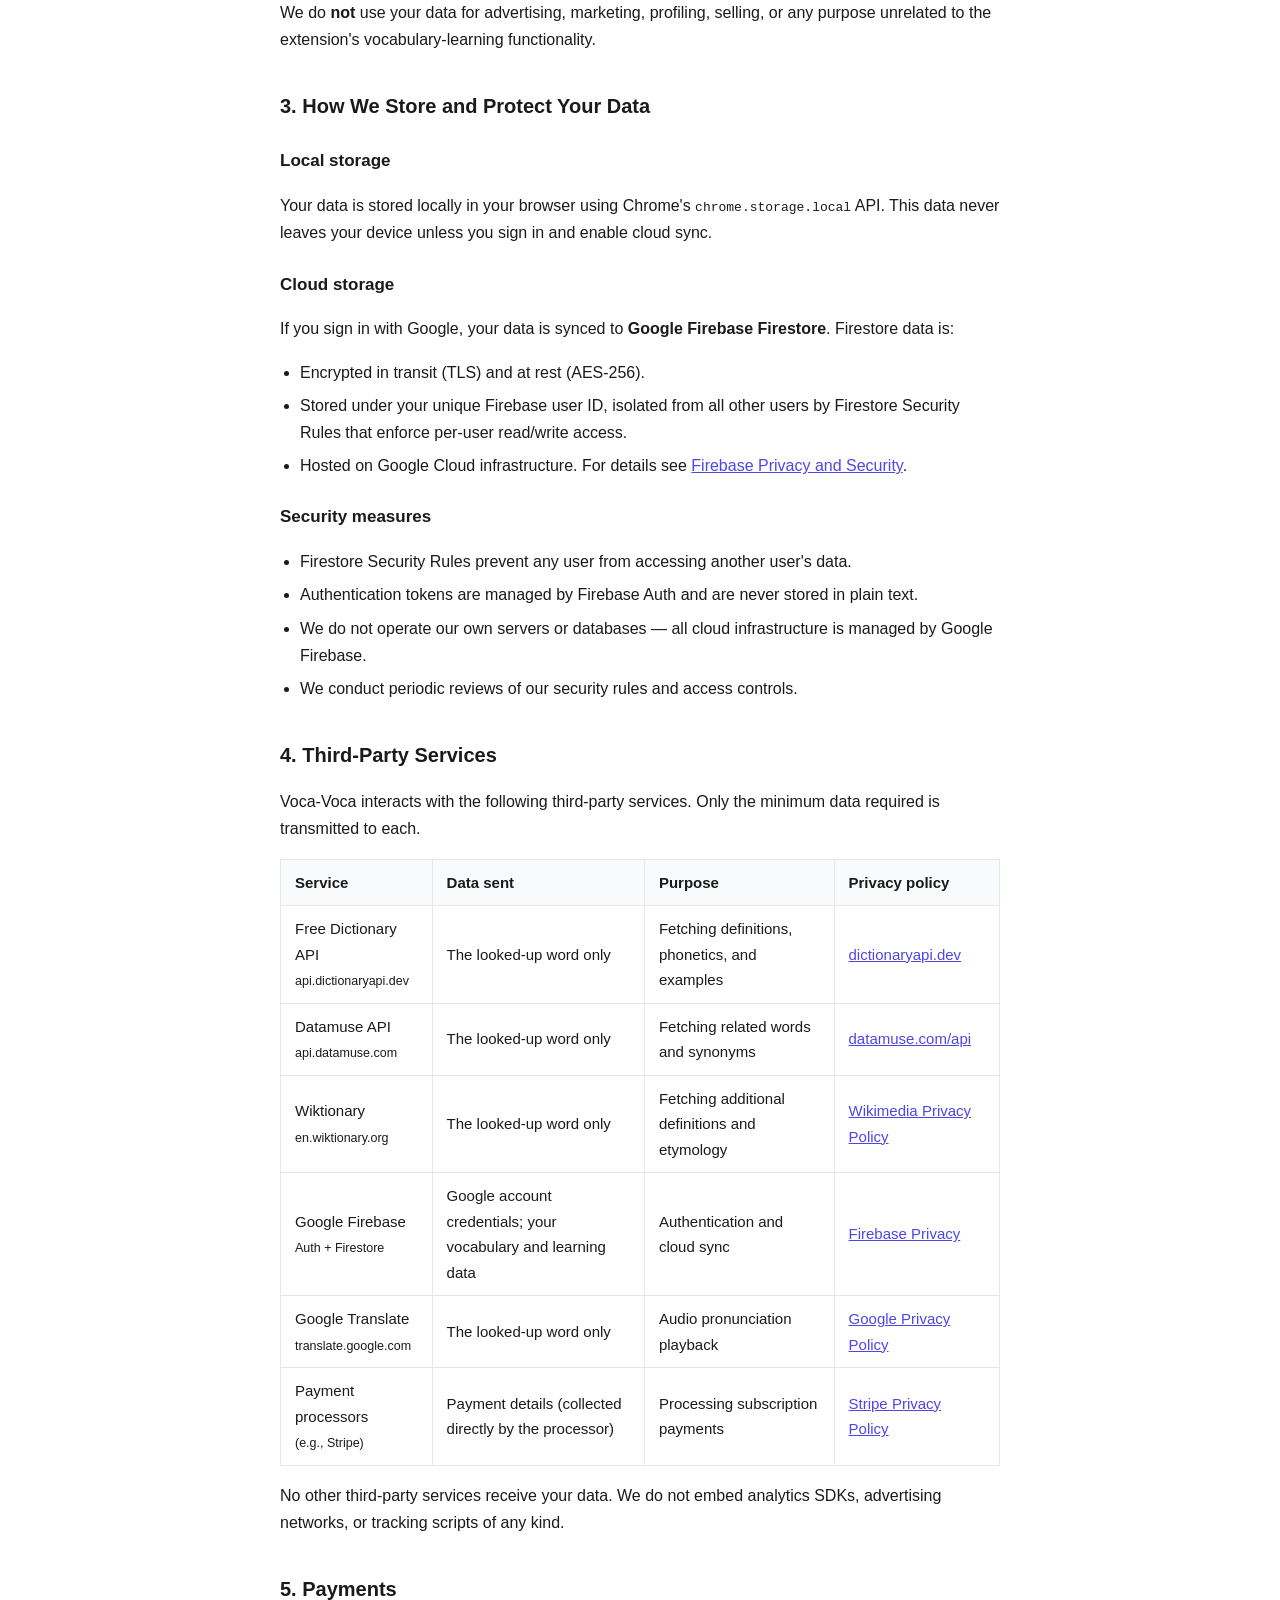
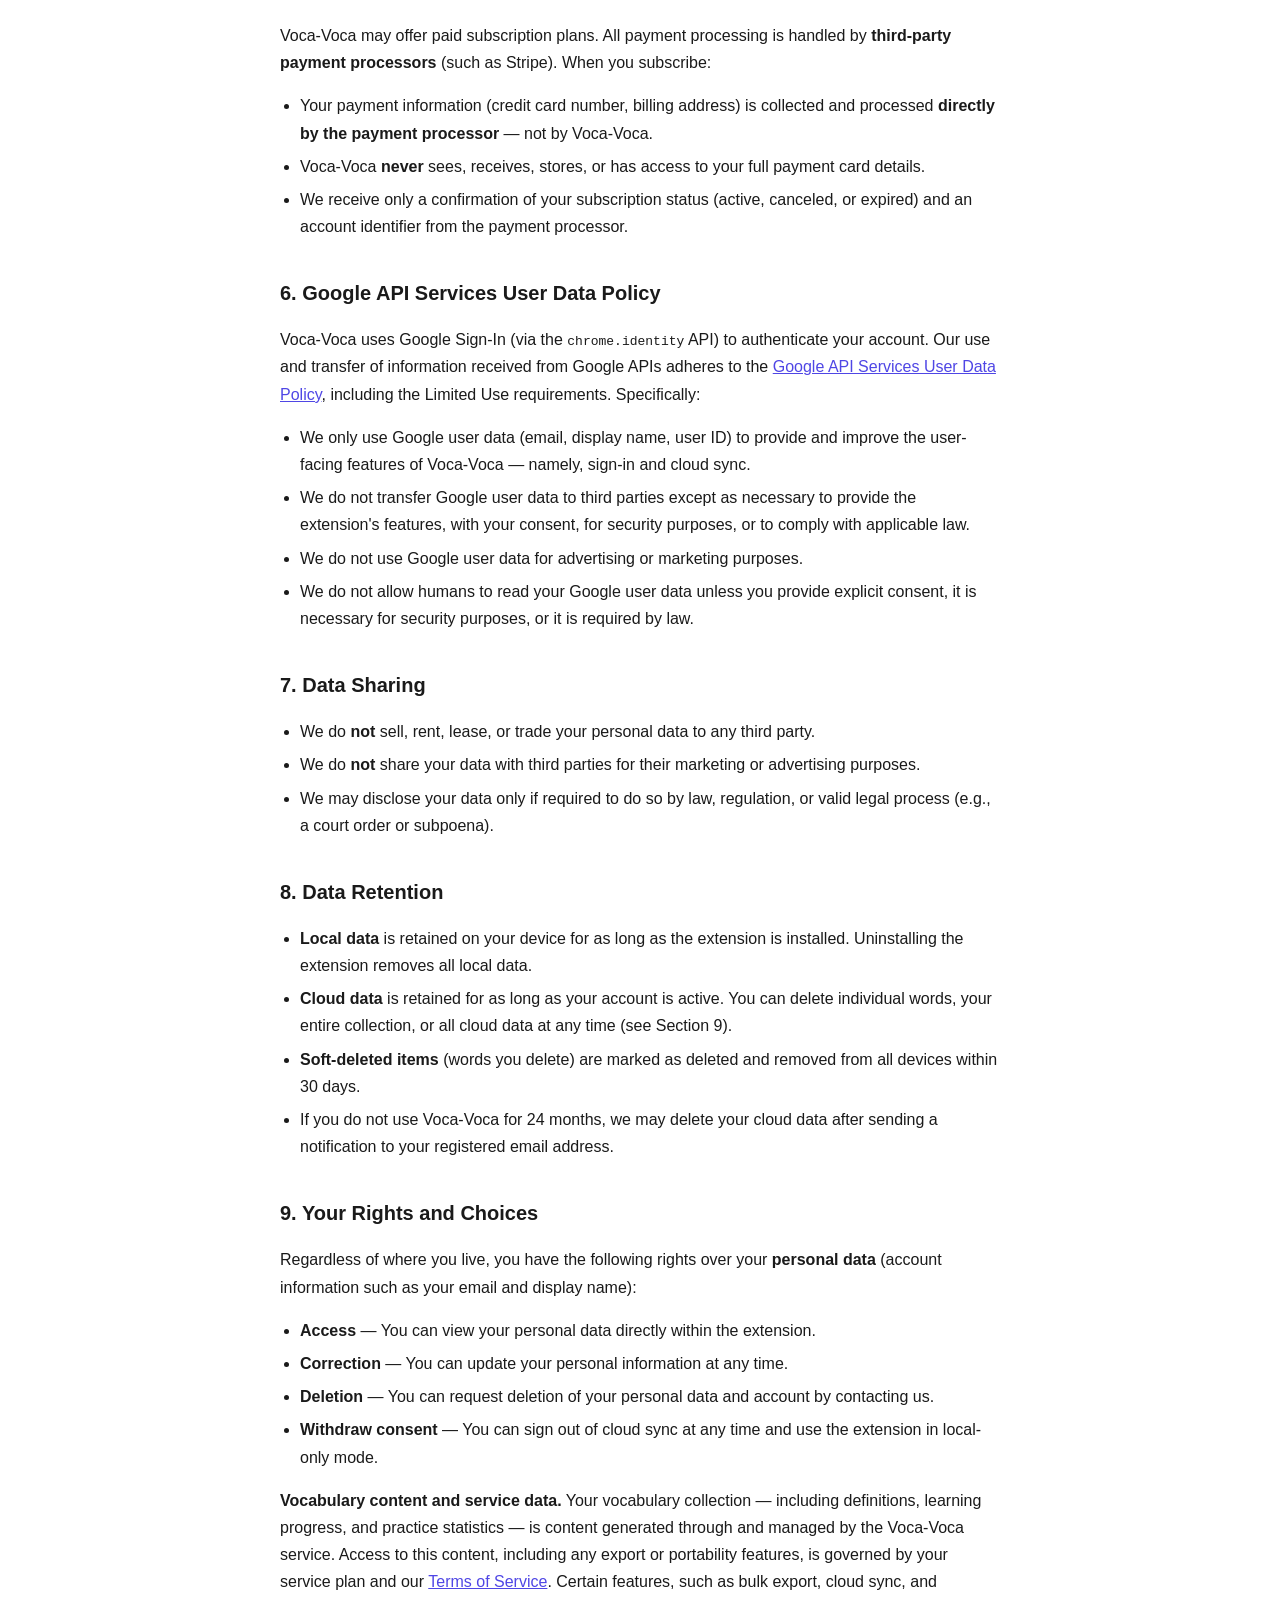
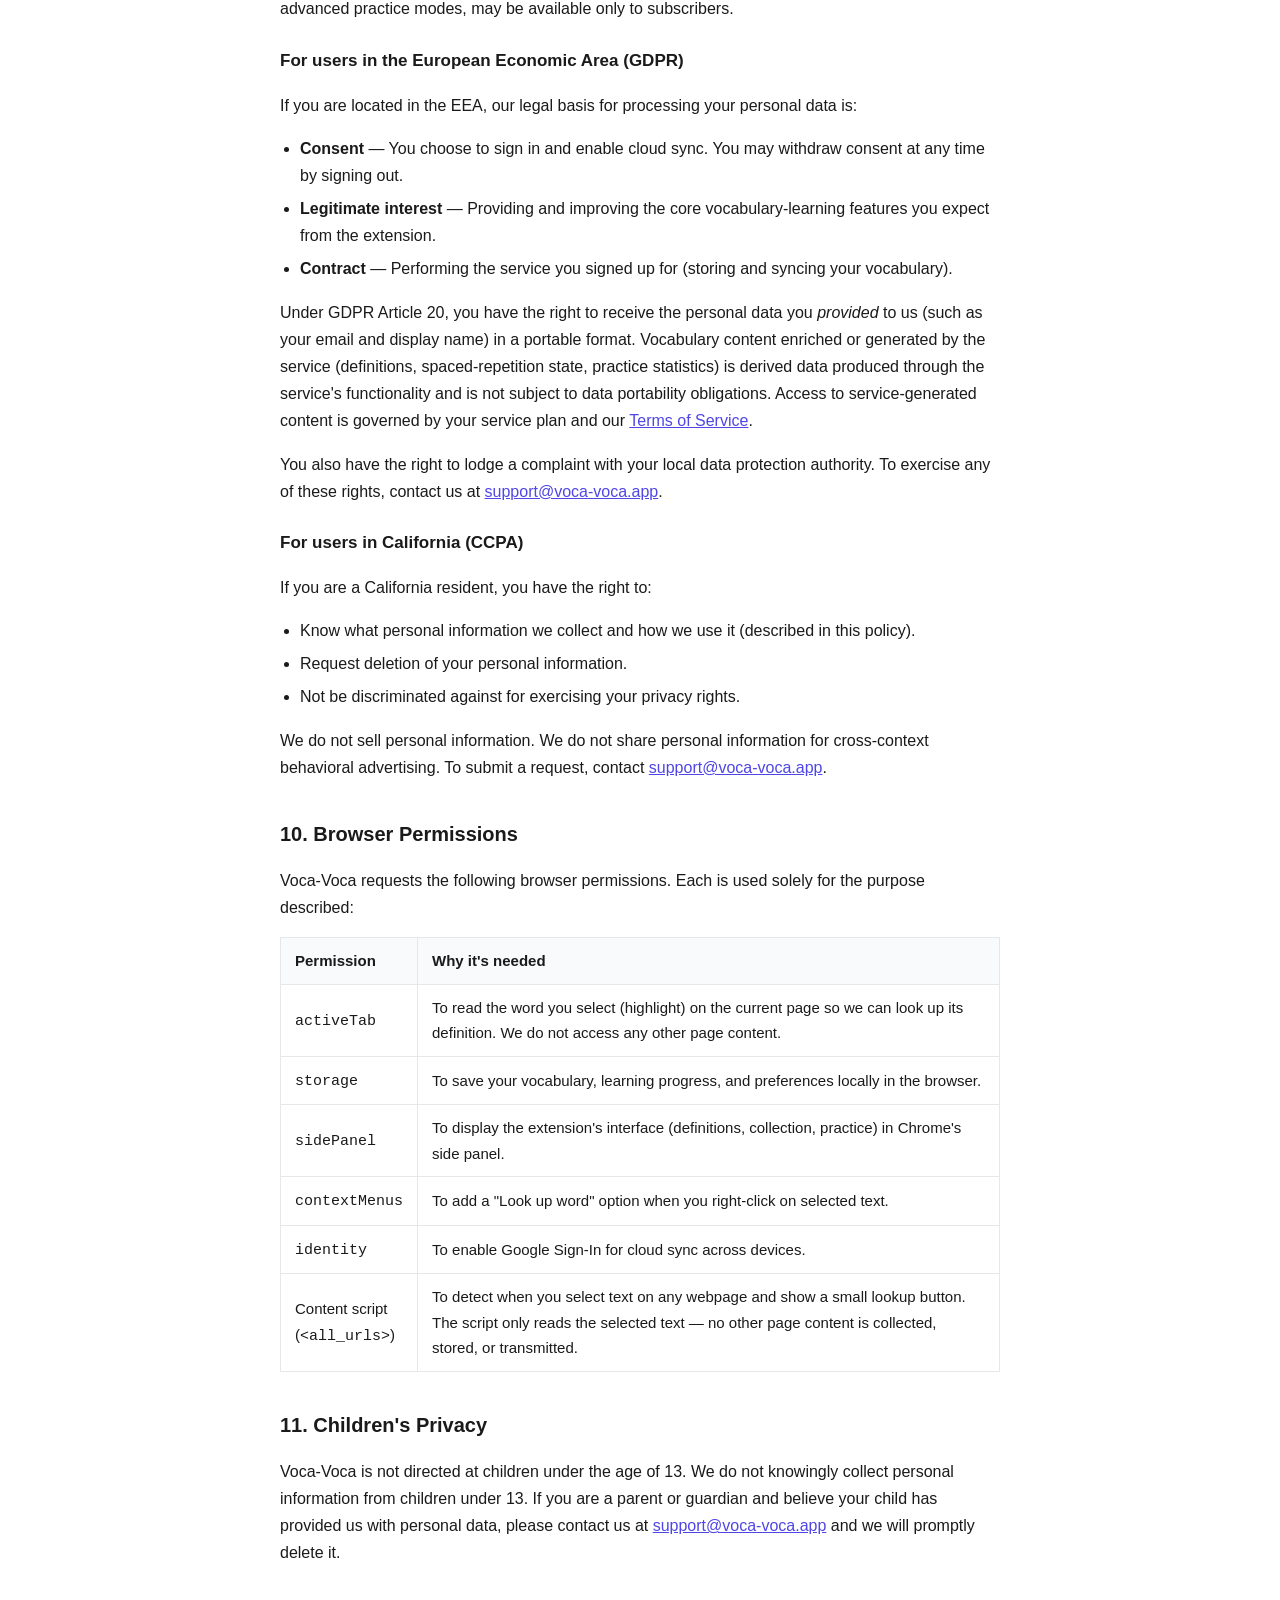
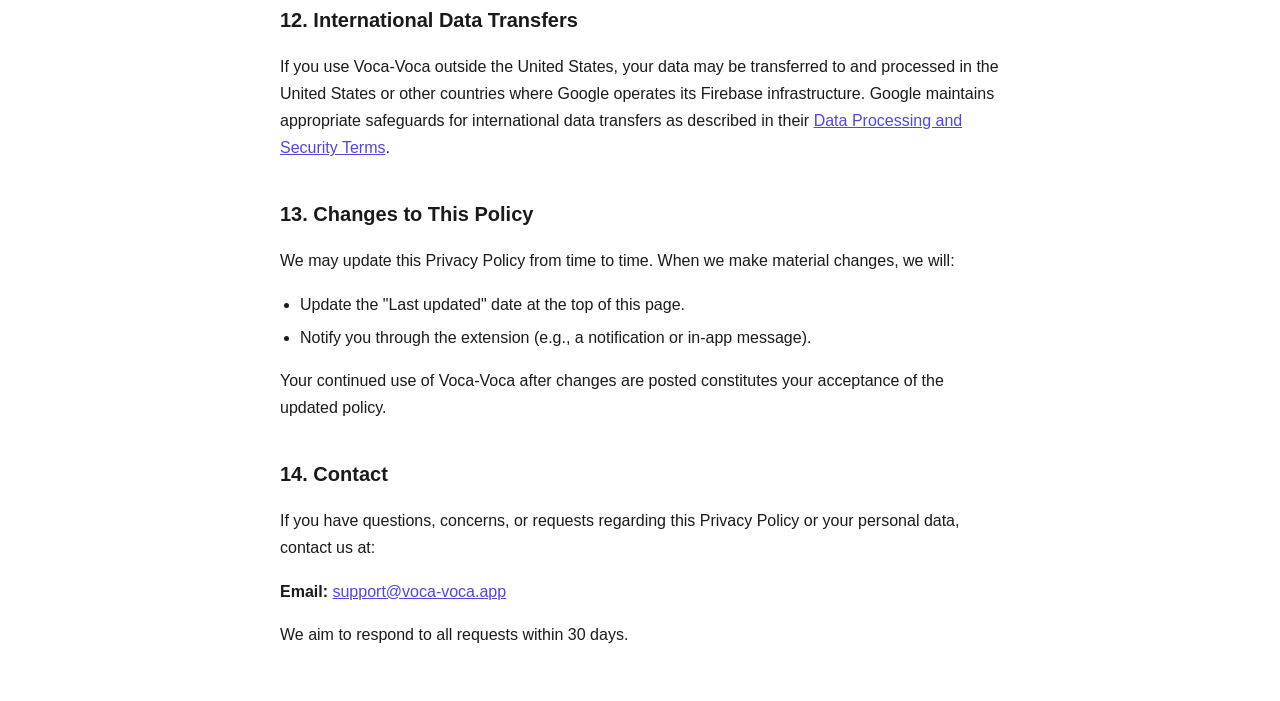
==== commit 0da04ba3: "Generalize payment processor references (not Stripe-specific) Co-Authored-By: Claude Opus 4.6 <norep" ====
--- a/privacy-policy.html
+++ b/privacy-policy.html
@@ -145,8 +145,8 @@
       <td><a href="https://policies.google.com/privacy" target="_blank" rel="noopener">Google Privacy Policy</a></td>
     </tr>
     <tr>
-      <td>Stripe<br><small>stripe.com</small></td>
-      <td>Payment details (collected directly by Stripe)</td>
+      <td>Payment processors<br><small>(e.g., Stripe)</small></td>
+      <td>Payment details (collected directly by the processor)</td>
       <td>Processing subscription payments</td>
       <td><a href="https://stripe.com/privacy" target="_blank" rel="noopener">Stripe Privacy Policy</a></td>
     </tr>
@@ -155,11 +155,11 @@
   <p>No other third-party services receive your data. We do not embed analytics SDKs, advertising networks, or tracking scripts of any kind.</p>
 
   <h2>5. Payments</h2>
-  <p>Voca-Voca may offer paid subscription plans. All payment processing is handled by <strong>Stripe</strong>. When you subscribe:</p>
-  <ul>
-    <li>Your payment information (credit card number, billing address) is collected and processed <strong>directly by Stripe</strong>.</li>
+  <p>Voca-Voca may offer paid subscription plans. All payment processing is handled by <strong>third-party payment processors</strong> (such as Stripe). When you subscribe:</p>
+  <ul>
+    <li>Your payment information (credit card number, billing address) is collected and processed <strong>directly by the payment processor</strong> — not by Voca-Voca.</li>
     <li>Voca-Voca <strong>never</strong> sees, receives, stores, or has access to your full payment card details.</li>
-    <li>We receive only a confirmation of your subscription status (active, canceled, or expired) and a Stripe customer ID.</li>
+    <li>We receive only a confirmation of your subscription status (active, canceled, or expired) and an account identifier from the payment processor.</li>
   </ul>
 
   <h2>6. Google API Services User Data Policy</h2>
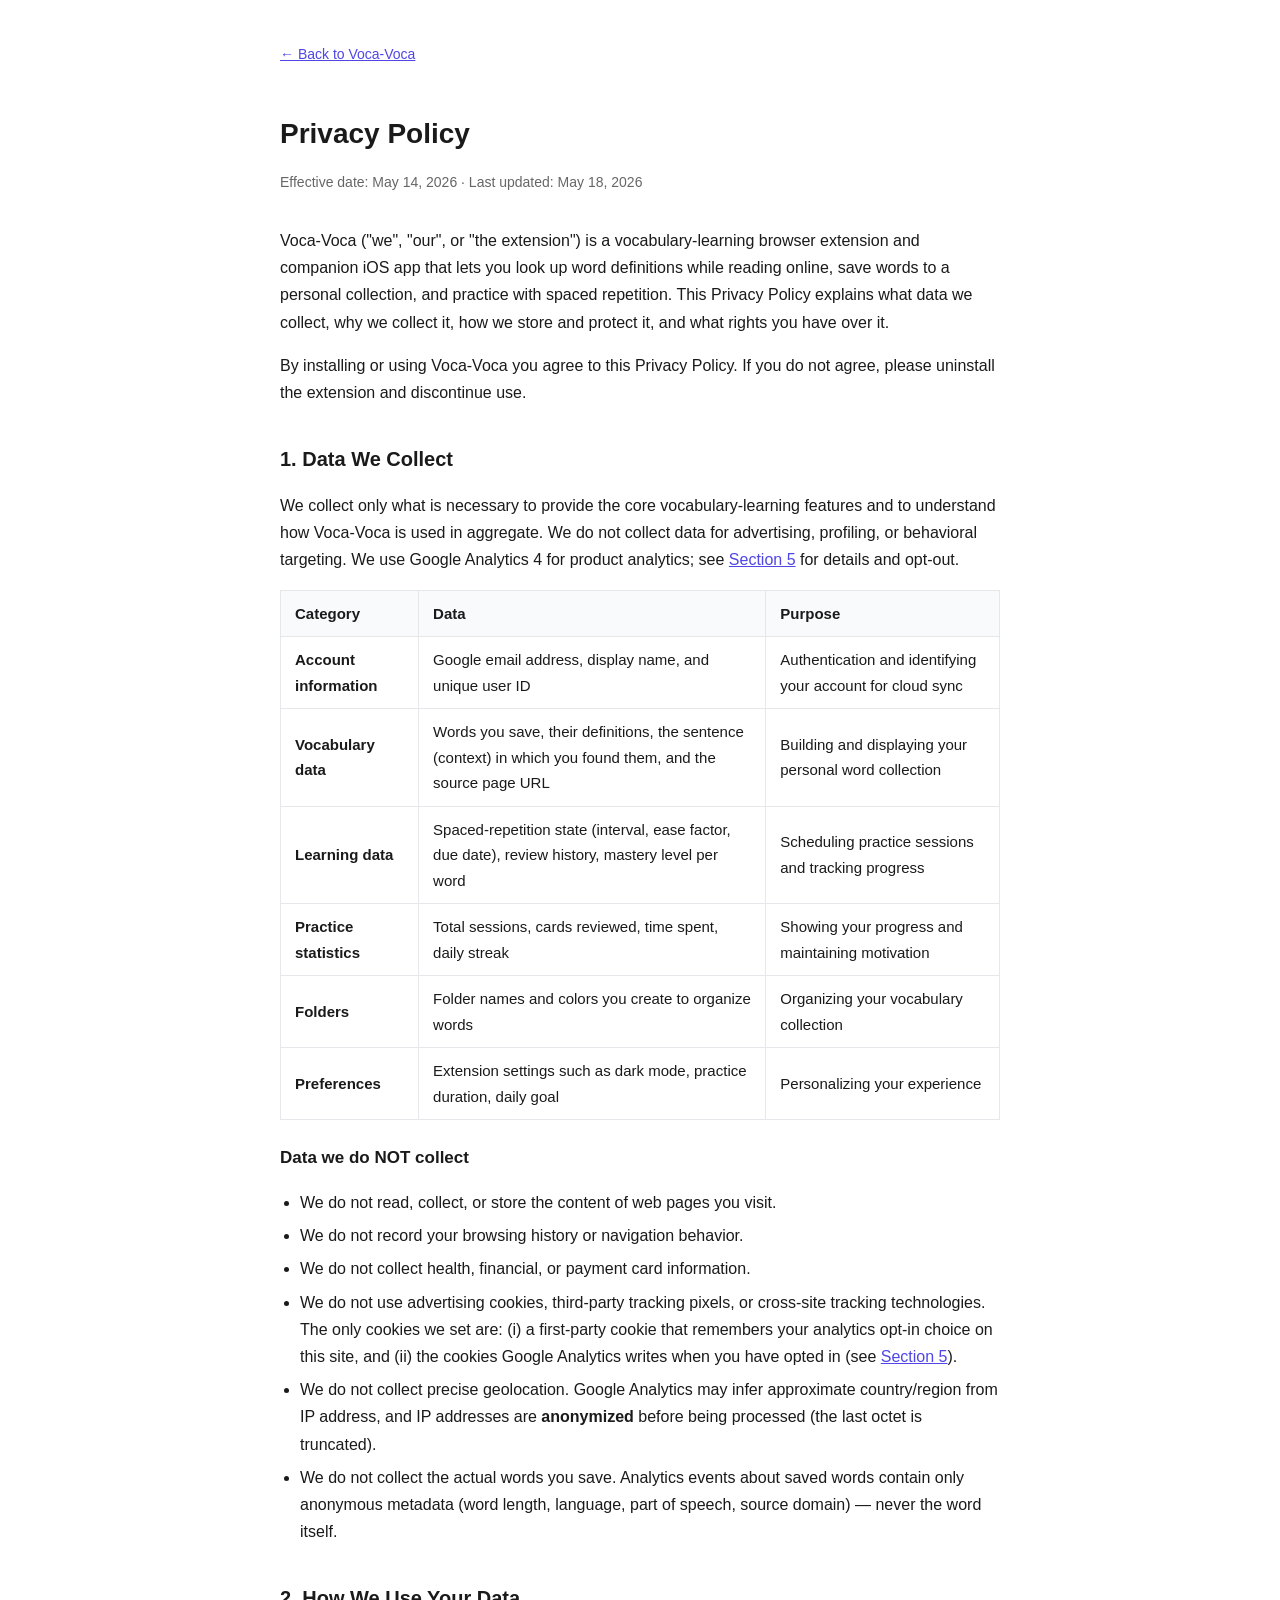
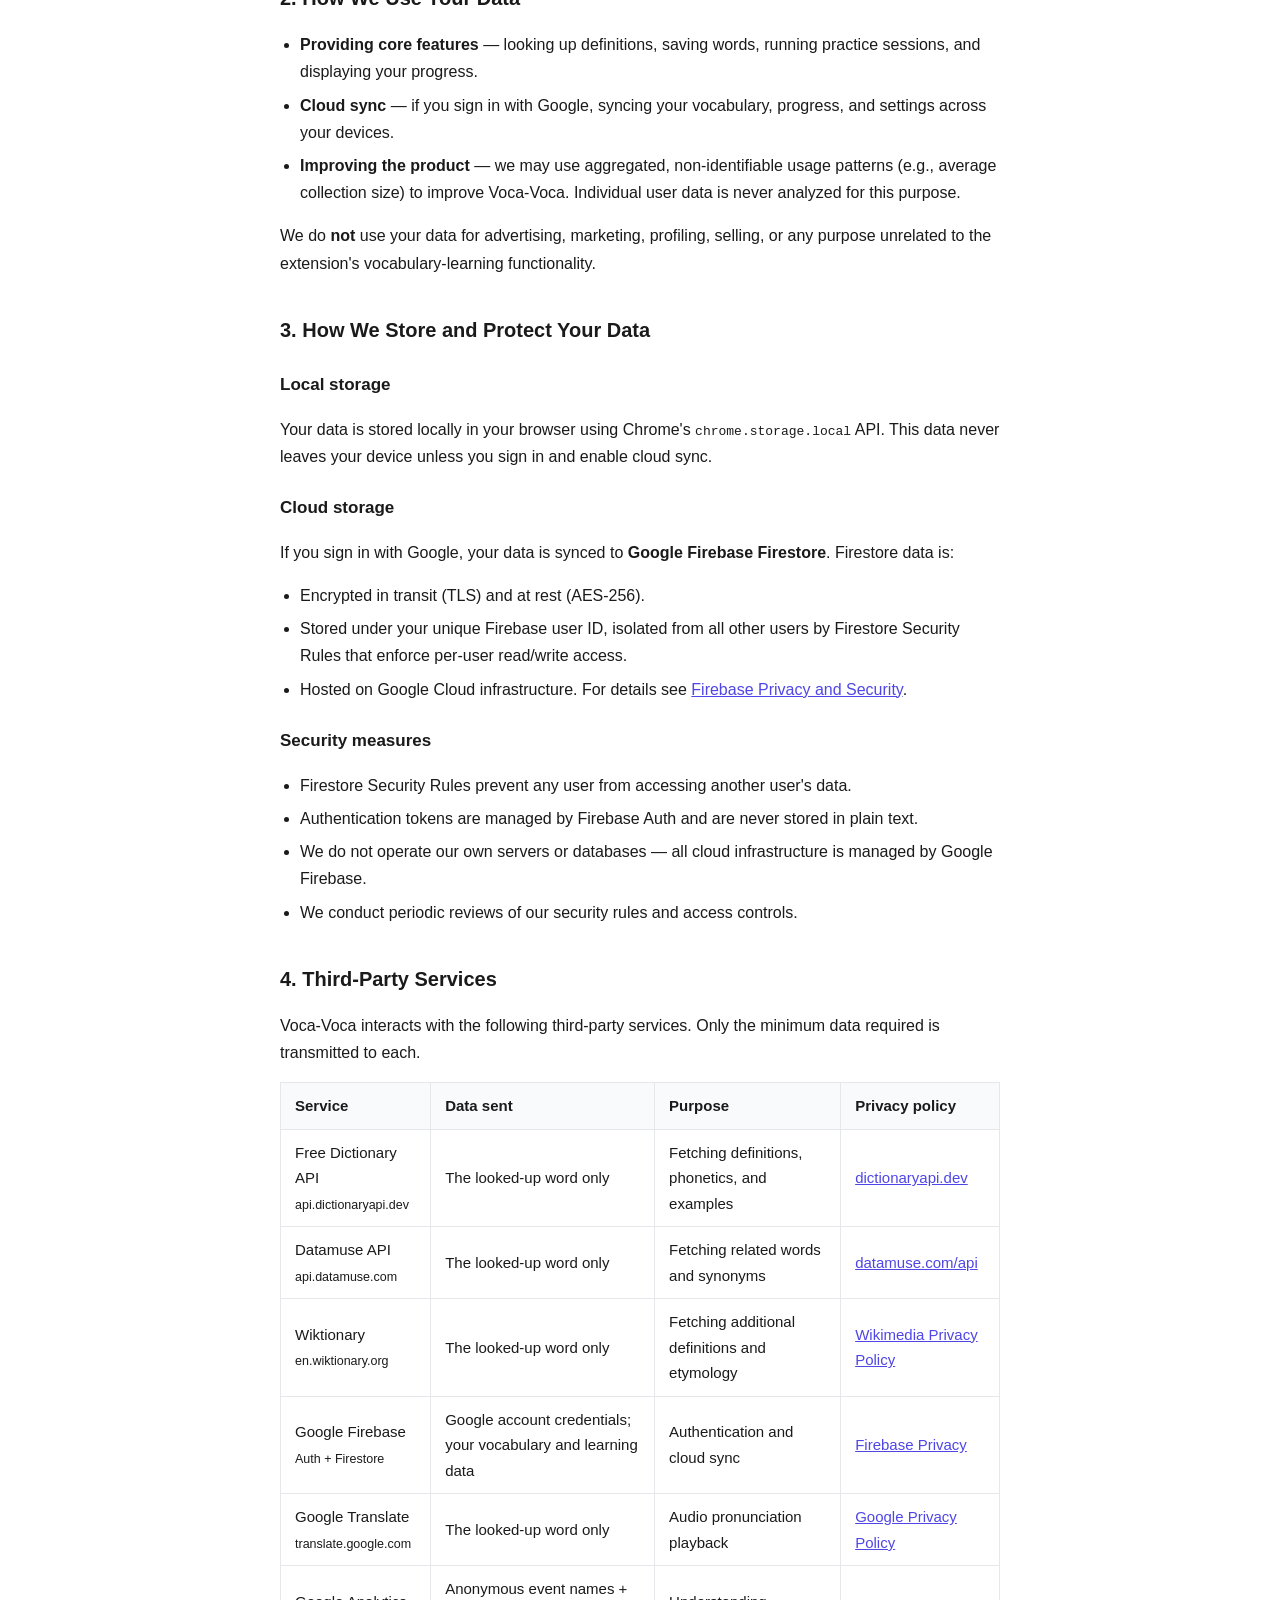
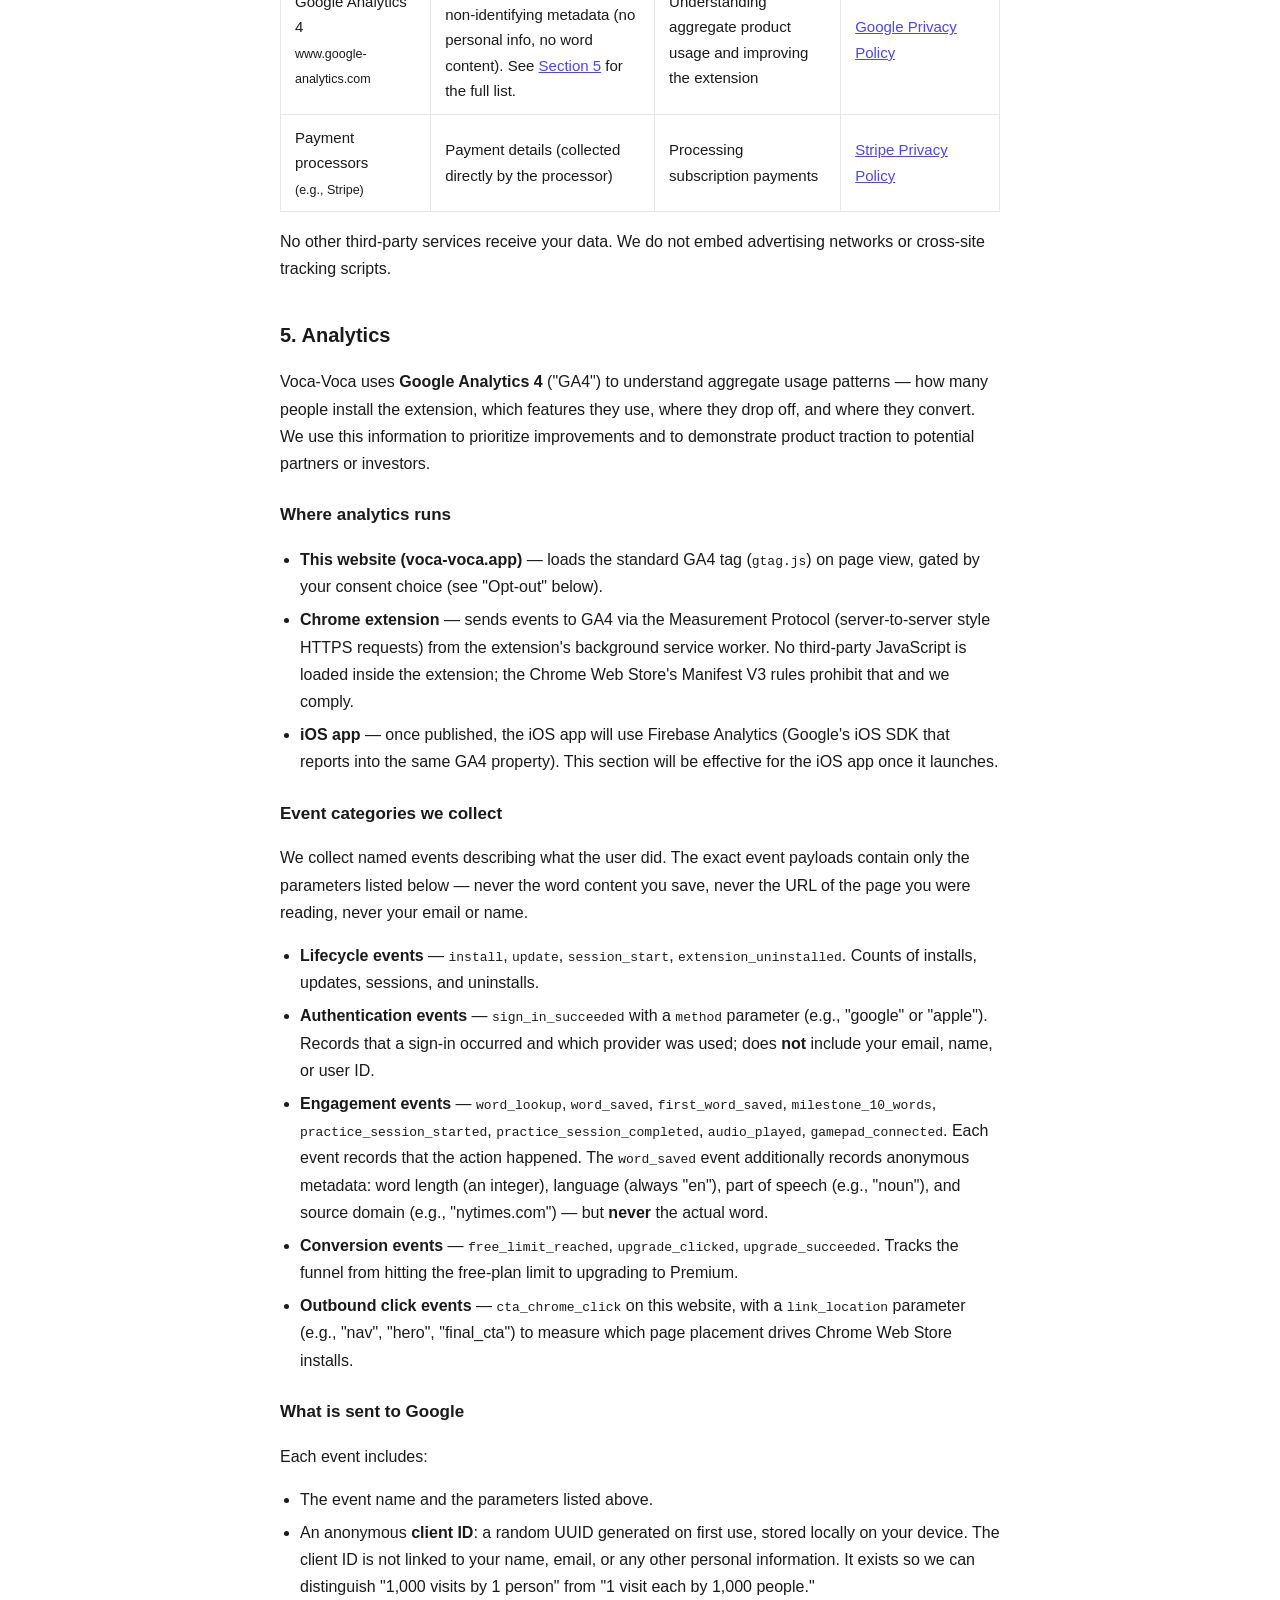
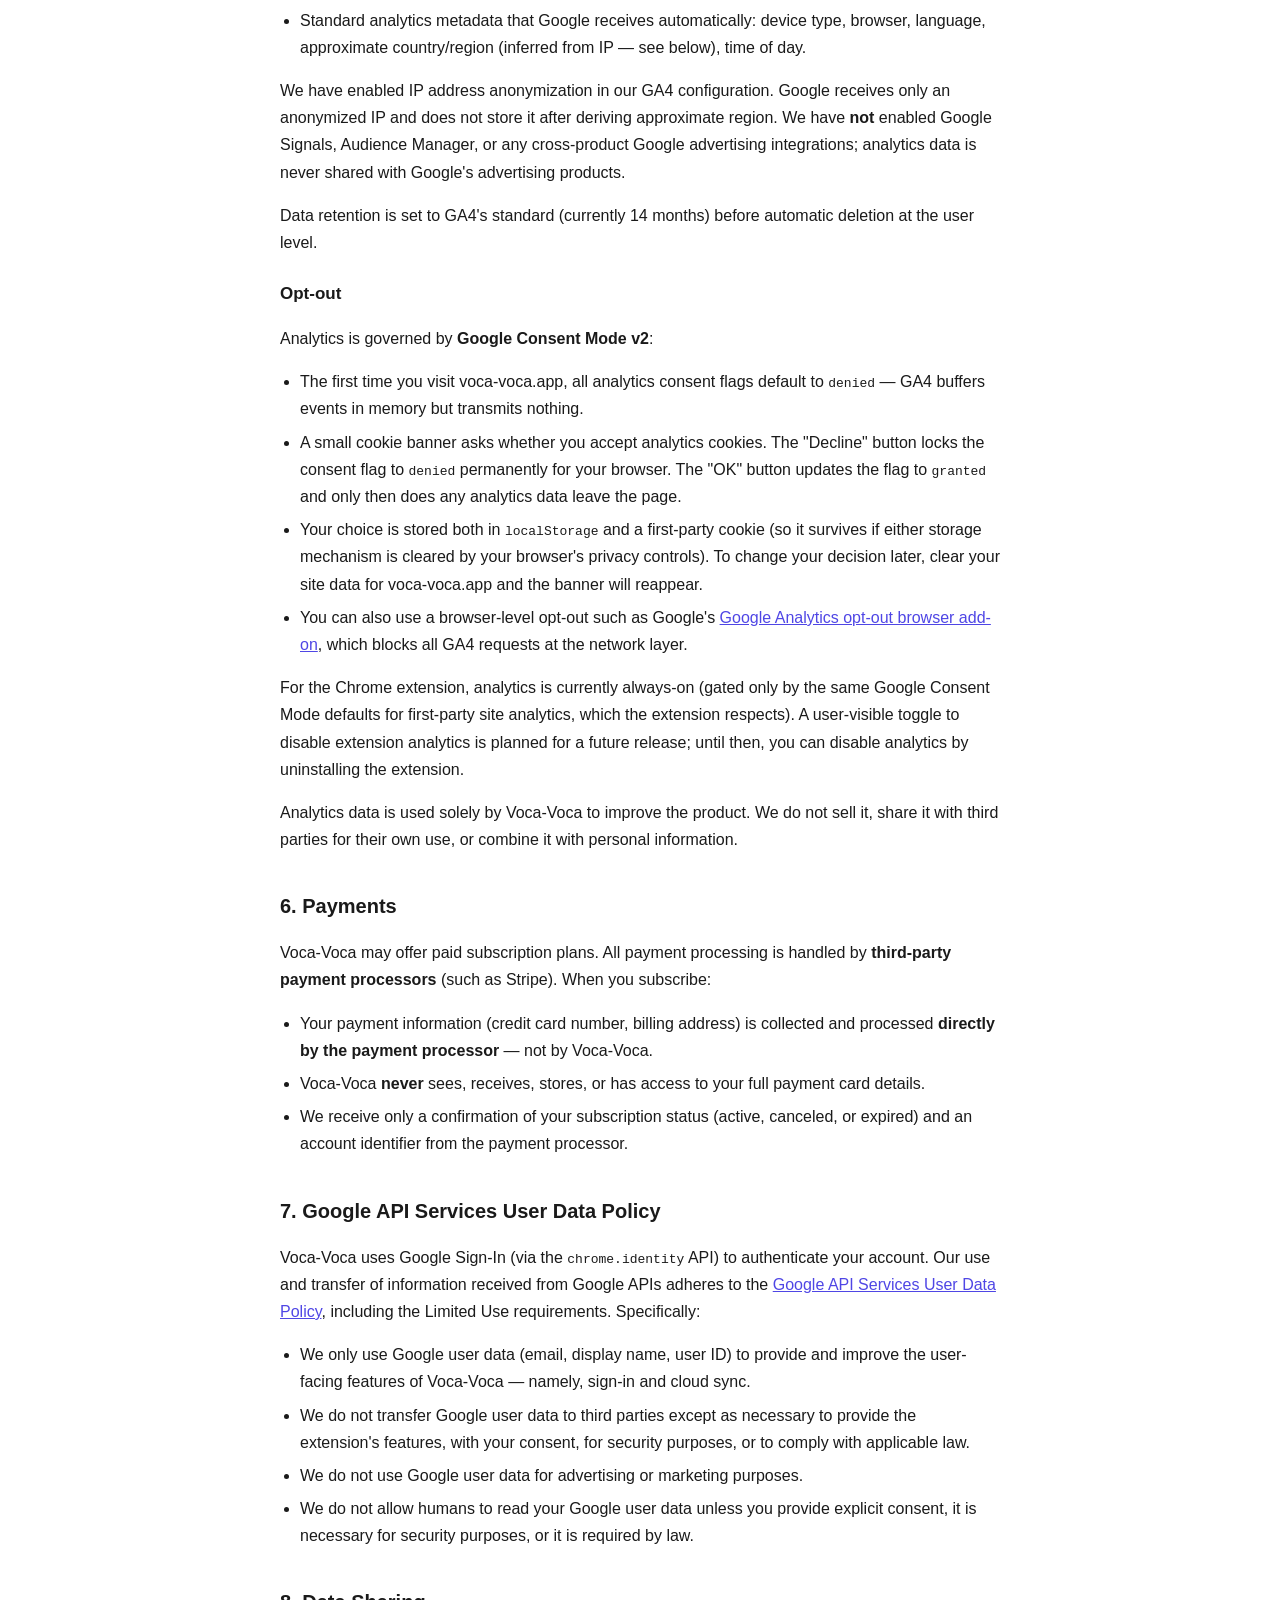
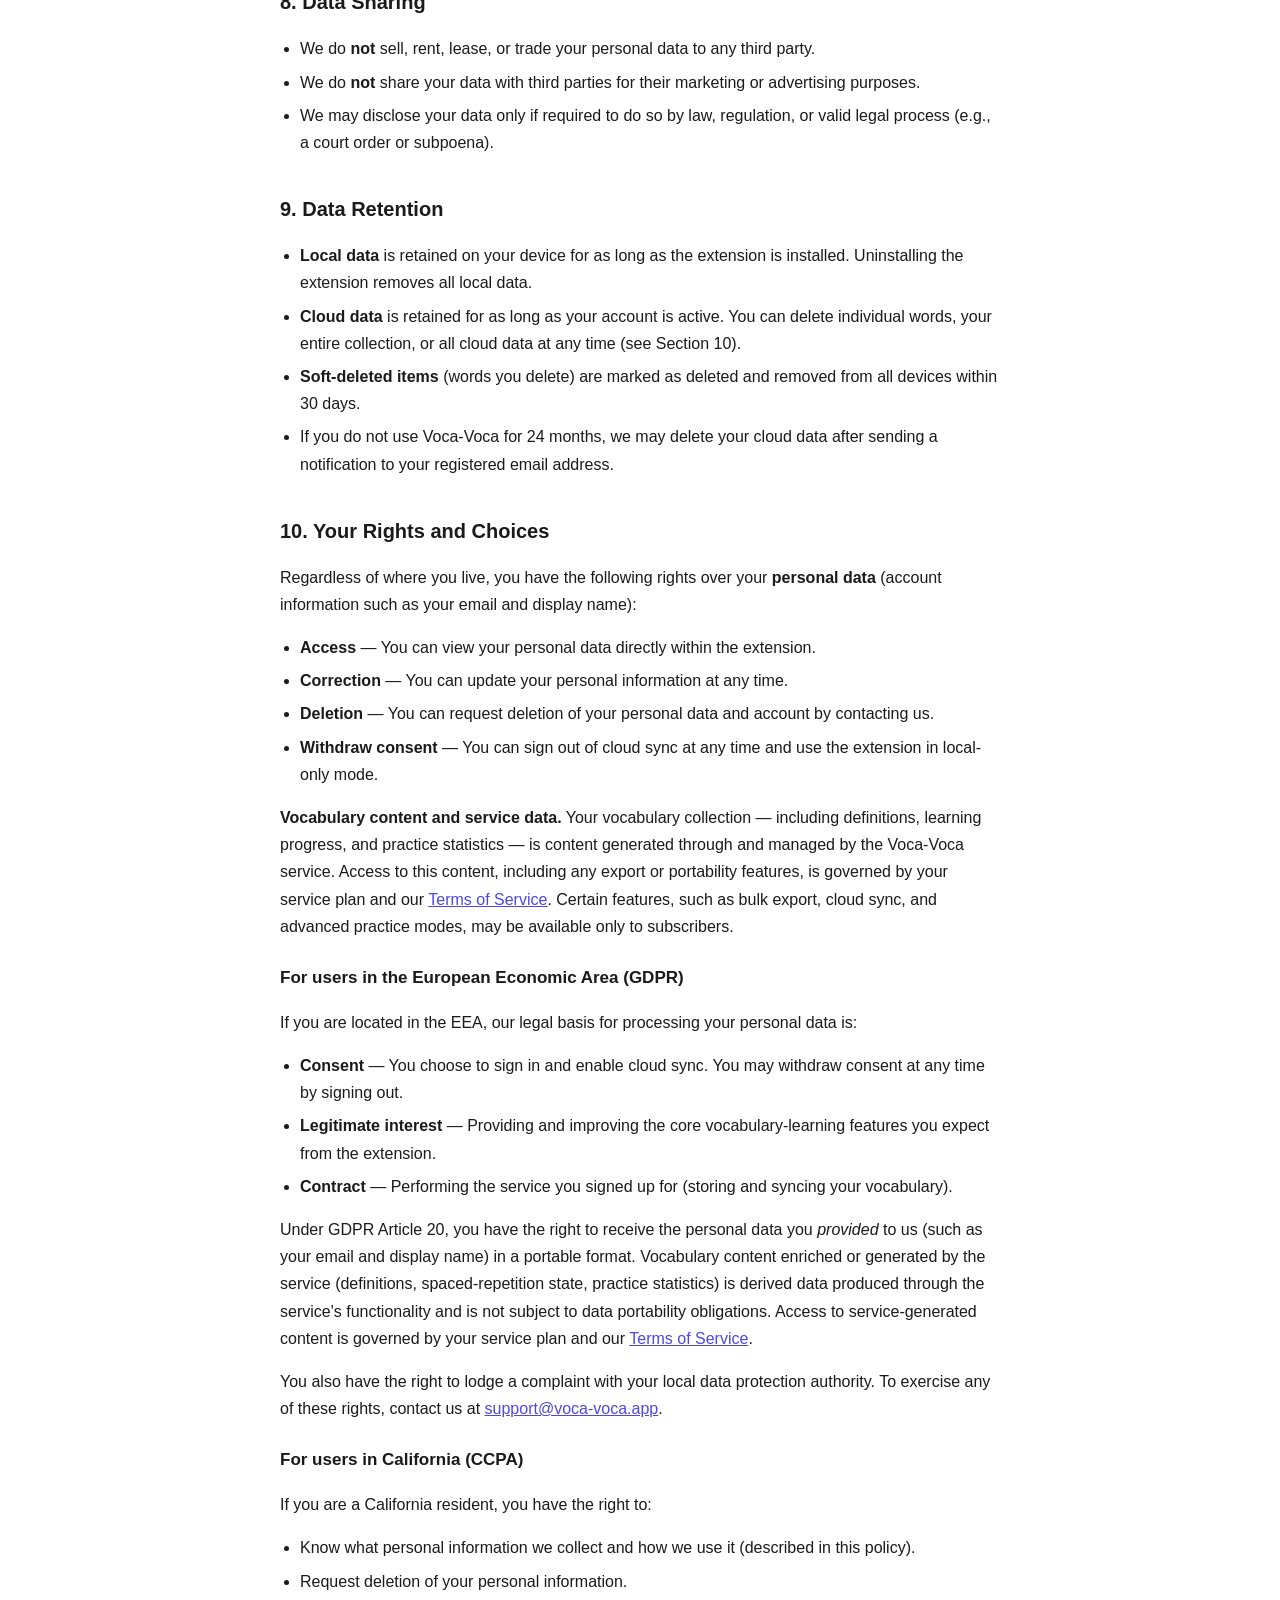
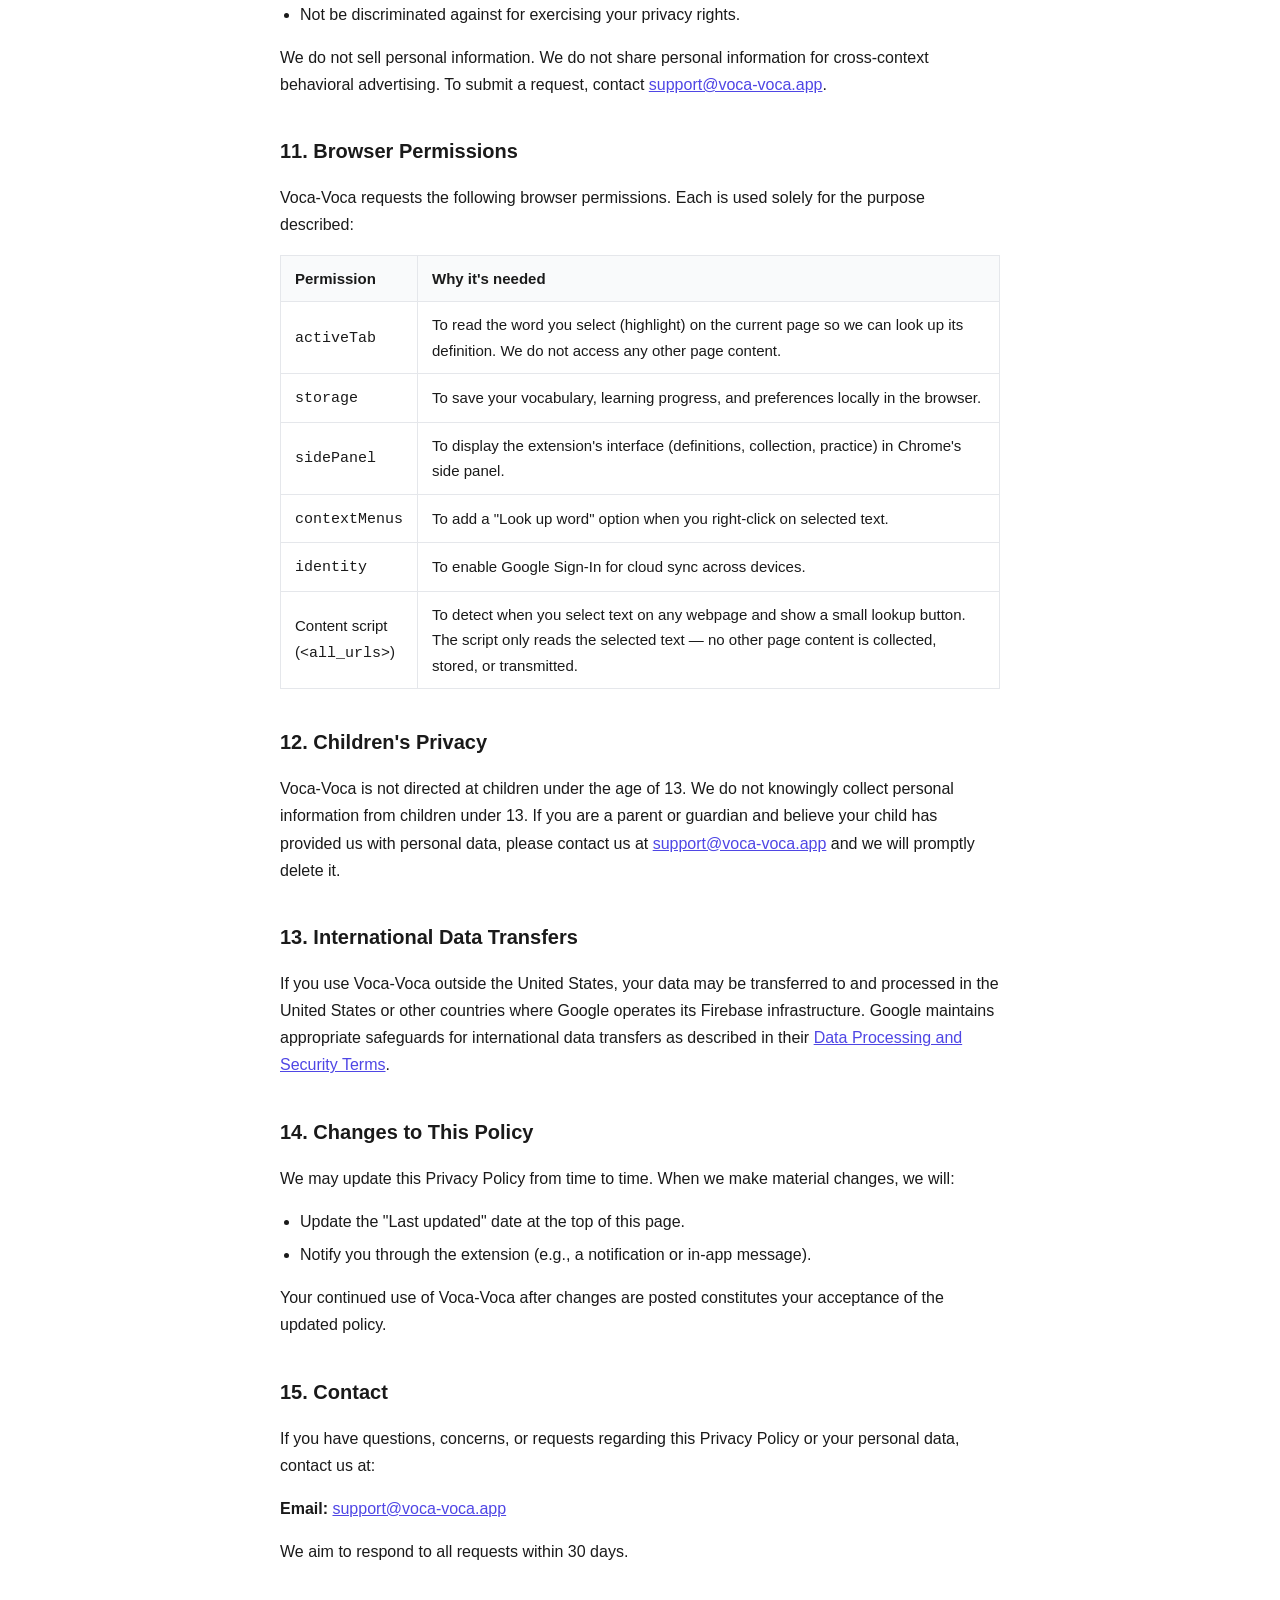
==== commit 1941f68f: "Privacy policy: add Analytics section + reconcile contradictions Voca-Voca now uses Google Analytics" ====
--- a/privacy-policy.html
+++ b/privacy-policy.html
@@ -29,13 +29,13 @@
 <body>
   <a href="/" class="back-link">&larr; Back to Voca-Voca</a>
   <h1>Privacy Policy</h1>
-  <p class="updated">Effective date: May 14, 2026 &middot; Last updated: May 14, 2026</p>
+  <p class="updated">Effective date: May 14, 2026 &middot; Last updated: May 18, 2026</p>
 
   <p>Voca-Voca ("we", "our", or "the extension") is a vocabulary-learning browser extension and companion iOS app that lets you look up word definitions while reading online, save words to a personal collection, and practice with spaced repetition. This Privacy Policy explains what data we collect, why we collect it, how we store and protect it, and what rights you have over it.</p>
   <p>By installing or using Voca-Voca you agree to this Privacy Policy. If you do not agree, please uninstall the extension and discontinue use.</p>
 
   <h2>1. Data We Collect</h2>
-  <p>We collect only what is necessary to provide the core vocabulary-learning features. We do not collect data for advertising, analytics, or profiling.</p>
+  <p>We collect only what is necessary to provide the core vocabulary-learning features and to understand how Voca-Voca is used in aggregate. We do not collect data for advertising, profiling, or behavioral targeting. We use Google Analytics 4 for product analytics; see <a href="#analytics">Section 5</a> for details and opt-out.</p>
 
   <table>
     <tr><th>Category</th><th>Data</th><th>Purpose</th></tr>
@@ -76,8 +76,9 @@
     <li>We do not read, collect, or store the content of web pages you visit.</li>
     <li>We do not record your browsing history or navigation behavior.</li>
     <li>We do not collect health, financial, or payment card information.</li>
-    <li>We do not use cookies, pixels, or tracking technologies.</li>
-    <li>We do not collect device identifiers, IP addresses, or geolocation data.</li>
+    <li>We do not use advertising cookies, third-party tracking pixels, or cross-site tracking technologies. The only cookies we set are: (i) a first-party cookie that remembers your analytics opt-in choice on this site, and (ii) the cookies Google Analytics writes when you have opted in (see <a href="#analytics">Section 5</a>).</li>
+    <li>We do not collect precise geolocation. Google Analytics may infer approximate country/region from IP address, and IP addresses are <strong>anonymized</strong> before being processed (the last octet is truncated).</li>
+    <li>We do not collect the actual words you save. Analytics events about saved words contain only anonymous metadata (word length, language, part of speech, source domain) — never the word itself.</li>
   </ul>
 
   <h2>2. How We Use Your Data</h2>
@@ -145,6 +146,12 @@
       <td><a href="https://policies.google.com/privacy" target="_blank" rel="noopener">Google Privacy Policy</a></td>
     </tr>
     <tr>
+      <td>Google Analytics 4<br><small>www.google-analytics.com</small></td>
+      <td>Anonymous event names + non-identifying metadata (no personal info, no word content). See <a href="#analytics">Section 5</a> for the full list.</td>
+      <td>Understanding aggregate product usage and improving the extension</td>
+      <td><a href="https://policies.google.com/privacy" target="_blank" rel="noopener">Google Privacy Policy</a></td>
+    </tr>
+    <tr>
       <td>Payment processors<br><small>(e.g., Stripe)</small></td>
       <td>Payment details (collected directly by the processor)</td>
       <td>Processing subscription payments</td>
@@ -152,9 +159,51 @@
     </tr>
   </table>
 
-  <p>No other third-party services receive your data. We do not embed analytics SDKs, advertising networks, or tracking scripts of any kind.</p>
-
-  <h2>5. Payments</h2>
+  <p>No other third-party services receive your data. We do not embed advertising networks or cross-site tracking scripts.</p>
+
+  <h2 id="analytics">5. Analytics</h2>
+  <p>Voca-Voca uses <strong>Google Analytics 4</strong> ("GA4") to understand aggregate usage patterns — how many people install the extension, which features they use, where they drop off, and where they convert. We use this information to prioritize improvements and to demonstrate product traction to potential partners or investors.</p>
+
+  <h3>Where analytics runs</h3>
+  <ul>
+    <li><strong>This website (voca-voca.app)</strong> — loads the standard GA4 tag (<code>gtag.js</code>) on page view, gated by your consent choice (see "Opt-out" below).</li>
+    <li><strong>Chrome extension</strong> — sends events to GA4 via the Measurement Protocol (server-to-server style HTTPS requests) from the extension's background service worker. No third-party JavaScript is loaded inside the extension; the Chrome Web Store's Manifest V3 rules prohibit that and we comply.</li>
+    <li><strong>iOS app</strong> — once published, the iOS app will use Firebase Analytics (Google's iOS SDK that reports into the same GA4 property). This section will be effective for the iOS app once it launches.</li>
+  </ul>
+
+  <h3>Event categories we collect</h3>
+  <p>We collect named events describing what the user did. The exact event payloads contain only the parameters listed below — never the word content you save, never the URL of the page you were reading, never your email or name.</p>
+  <ul>
+    <li><strong>Lifecycle events</strong> — <code>install</code>, <code>update</code>, <code>session_start</code>, <code>extension_uninstalled</code>. Counts of installs, updates, sessions, and uninstalls.</li>
+    <li><strong>Authentication events</strong> — <code>sign_in_succeeded</code> with a <code>method</code> parameter (e.g., "google" or "apple"). Records that a sign-in occurred and which provider was used; does <strong>not</strong> include your email, name, or user ID.</li>
+    <li><strong>Engagement events</strong> — <code>word_lookup</code>, <code>word_saved</code>, <code>first_word_saved</code>, <code>milestone_10_words</code>, <code>practice_session_started</code>, <code>practice_session_completed</code>, <code>audio_played</code>, <code>gamepad_connected</code>. Each event records that the action happened. The <code>word_saved</code> event additionally records anonymous metadata: word length (an integer), language (always "en"), part of speech (e.g., "noun"), and source domain (e.g., "nytimes.com") — but <strong>never</strong> the actual word.</li>
+    <li><strong>Conversion events</strong> — <code>free_limit_reached</code>, <code>upgrade_clicked</code>, <code>upgrade_succeeded</code>. Tracks the funnel from hitting the free-plan limit to upgrading to Premium.</li>
+    <li><strong>Outbound click events</strong> — <code>cta_chrome_click</code> on this website, with a <code>link_location</code> parameter (e.g., "nav", "hero", "final_cta") to measure which page placement drives Chrome Web Store installs.</li>
+  </ul>
+
+  <h3>What is sent to Google</h3>
+  <p>Each event includes:</p>
+  <ul>
+    <li>The event name and the parameters listed above.</li>
+    <li>An anonymous <strong>client ID</strong>: a random UUID generated on first use, stored locally on your device. The client ID is not linked to your name, email, or any other personal information. It exists so we can distinguish "1,000 visits by 1 person" from "1 visit each by 1,000 people."</li>
+    <li>Standard analytics metadata that Google receives automatically: device type, browser, language, approximate country/region (inferred from IP — see below), time of day.</li>
+  </ul>
+  <p>We have enabled IP address anonymization in our GA4 configuration. Google receives only an anonymized IP and does not store it after deriving approximate region. We have <strong>not</strong> enabled Google Signals, Audience Manager, or any cross-product Google advertising integrations; analytics data is never shared with Google's advertising products.</p>
+  <p>Data retention is set to GA4's standard (currently 14 months) before automatic deletion at the user level.</p>
+
+  <h3>Opt-out</h3>
+  <p>Analytics is governed by <strong>Google Consent Mode v2</strong>:</p>
+  <ul>
+    <li>The first time you visit voca-voca.app, all analytics consent flags default to <code>denied</code> — GA4 buffers events in memory but transmits nothing.</li>
+    <li>A small cookie banner asks whether you accept analytics cookies. The "Decline" button locks the consent flag to <code>denied</code> permanently for your browser. The "OK" button updates the flag to <code>granted</code> and only then does any analytics data leave the page.</li>
+    <li>Your choice is stored both in <code>localStorage</code> and a first-party cookie (so it survives if either storage mechanism is cleared by your browser's privacy controls). To change your decision later, clear your site data for voca-voca.app and the banner will reappear.</li>
+    <li>You can also use a browser-level opt-out such as Google's <a href="https://tools.google.com/dlpage/gaoptout" target="_blank" rel="noopener">Google Analytics opt-out browser add-on</a>, which blocks all GA4 requests at the network layer.</li>
+  </ul>
+  <p>For the Chrome extension, analytics is currently always-on (gated only by the same Google Consent Mode defaults for first-party site analytics, which the extension respects). A user-visible toggle to disable extension analytics is planned for a future release; until then, you can disable analytics by uninstalling the extension.</p>
+
+  <p>Analytics data is used solely by Voca-Voca to improve the product. We do not sell it, share it with third parties for their own use, or combine it with personal information.</p>
+
+  <h2>6. Payments</h2>
   <p>Voca-Voca may offer paid subscription plans. All payment processing is handled by <strong>third-party payment processors</strong> (such as Stripe). When you subscribe:</p>
   <ul>
     <li>Your payment information (credit card number, billing address) is collected and processed <strong>directly by the payment processor</strong> — not by Voca-Voca.</li>
@@ -162,7 +211,7 @@
     <li>We receive only a confirmation of your subscription status (active, canceled, or expired) and an account identifier from the payment processor.</li>
   </ul>
 
-  <h2>6. Google API Services User Data Policy</h2>
+  <h2>7. Google API Services User Data Policy</h2>
   <p>Voca-Voca uses Google Sign-In (via the <code>chrome.identity</code> API) to authenticate your account. Our use and transfer of information received from Google APIs adheres to the <a href="https://developers.google.com/terms/api-services-user-data-policy" target="_blank" rel="noopener">Google API Services User Data Policy</a>, including the Limited Use requirements. Specifically:</p>
   <ul>
     <li>We only use Google user data (email, display name, user ID) to provide and improve the user-facing features of Voca-Voca — namely, sign-in and cloud sync.</li>
@@ -171,22 +220,22 @@
     <li>We do not allow humans to read your Google user data unless you provide explicit consent, it is necessary for security purposes, or it is required by law.</li>
   </ul>
 
-  <h2>7. Data Sharing</h2>
+  <h2>8. Data Sharing</h2>
   <ul>
     <li>We do <strong>not</strong> sell, rent, lease, or trade your personal data to any third party.</li>
     <li>We do <strong>not</strong> share your data with third parties for their marketing or advertising purposes.</li>
     <li>We may disclose your data only if required to do so by law, regulation, or valid legal process (e.g., a court order or subpoena).</li>
   </ul>
 
-  <h2>8. Data Retention</h2>
+  <h2>9. Data Retention</h2>
   <ul>
     <li><strong>Local data</strong> is retained on your device for as long as the extension is installed. Uninstalling the extension removes all local data.</li>
-    <li><strong>Cloud data</strong> is retained for as long as your account is active. You can delete individual words, your entire collection, or all cloud data at any time (see Section 9).</li>
+    <li><strong>Cloud data</strong> is retained for as long as your account is active. You can delete individual words, your entire collection, or all cloud data at any time (see Section 10).</li>
     <li><strong>Soft-deleted items</strong> (words you delete) are marked as deleted and removed from all devices within 30 days.</li>
     <li>If you do not use Voca-Voca for 24 months, we may delete your cloud data after sending a notification to your registered email address.</li>
   </ul>
 
-  <h2>9. Your Rights and Choices</h2>
+  <h2>10. Your Rights and Choices</h2>
   <p>Regardless of where you live, you have the following rights over your <strong>personal data</strong> (account information such as your email and display name):</p>
   <ul>
     <li><strong>Access</strong> — You can view your personal data directly within the extension.</li>
@@ -215,7 +264,7 @@
   </ul>
   <p>We do not sell personal information. We do not share personal information for cross-context behavioral advertising. To submit a request, contact <a href="mailto:support@voca-voca.app">support@voca-voca.app</a>.</p>
 
-  <h2>10. Browser Permissions</h2>
+  <h2>11. Browser Permissions</h2>
   <p>Voca-Voca requests the following browser permissions. Each is used solely for the purpose described:</p>
   <table>
     <tr><th>Permission</th><th>Why it's needed</th></tr>
@@ -245,13 +294,13 @@
     </tr>
   </table>
 
-  <h2>11. Children's Privacy</h2>
+  <h2>12. Children's Privacy</h2>
   <p>Voca-Voca is not directed at children under the age of 13. We do not knowingly collect personal information from children under 13. If you are a parent or guardian and believe your child has provided us with personal data, please contact us at <a href="mailto:support@voca-voca.app">support@voca-voca.app</a> and we will promptly delete it.</p>
 
-  <h2>12. International Data Transfers</h2>
+  <h2>13. International Data Transfers</h2>
   <p>If you use Voca-Voca outside the United States, your data may be transferred to and processed in the United States or other countries where Google operates its Firebase infrastructure. Google maintains appropriate safeguards for international data transfers as described in their <a href="https://cloud.google.com/terms/data-processing-addendum" target="_blank" rel="noopener">Data Processing and Security Terms</a>.</p>
 
-  <h2>13. Changes to This Policy</h2>
+  <h2>14. Changes to This Policy</h2>
   <p>We may update this Privacy Policy from time to time. When we make material changes, we will:</p>
   <ul>
     <li>Update the "Last updated" date at the top of this page.</li>
@@ -259,7 +308,7 @@
   </ul>
   <p>Your continued use of Voca-Voca after changes are posted constitutes your acceptance of the updated policy.</p>
 
-  <h2>14. Contact</h2>
+  <h2>15. Contact</h2>
   <p>If you have questions, concerns, or requests regarding this Privacy Policy or your personal data, contact us at:</p>
   <p><strong>Email:</strong> <a href="mailto:support@voca-voca.app">support@voca-voca.app</a></p>
   <p>We aim to respond to all requests within 30 days.</p>
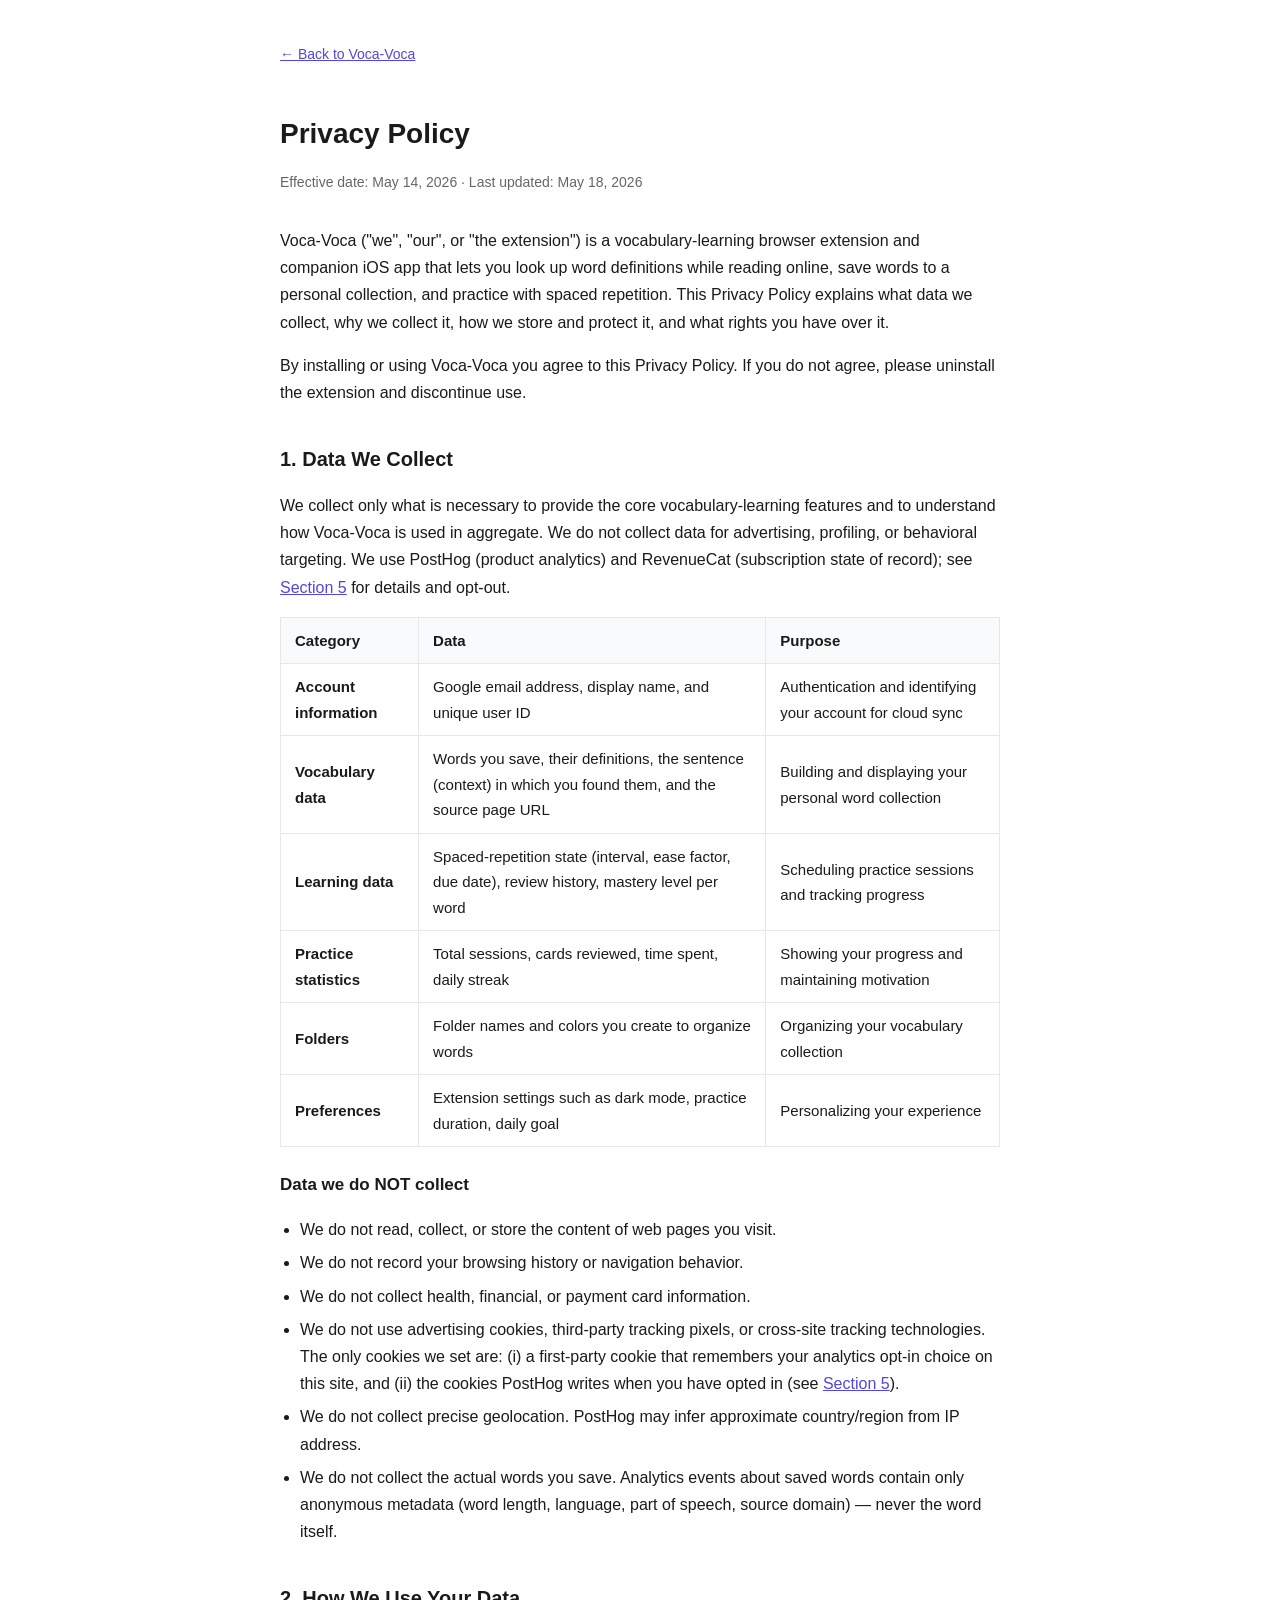
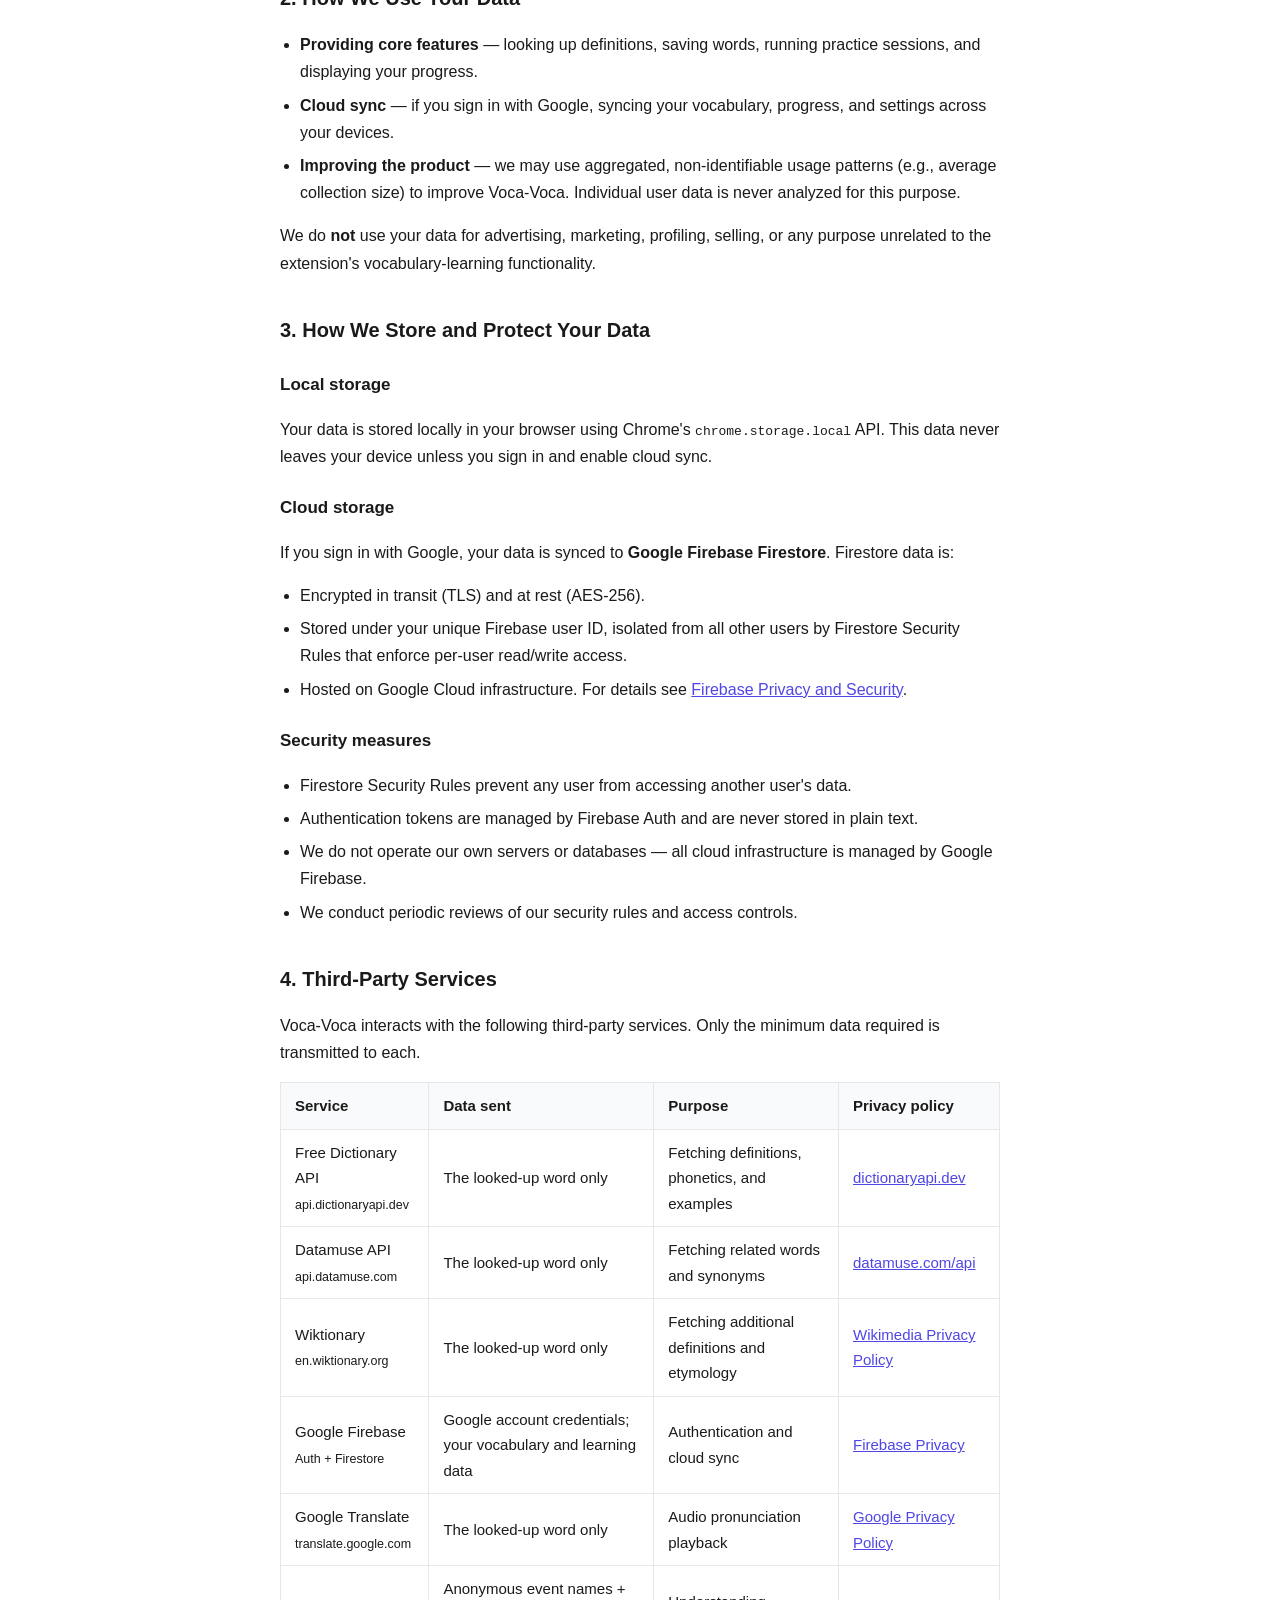
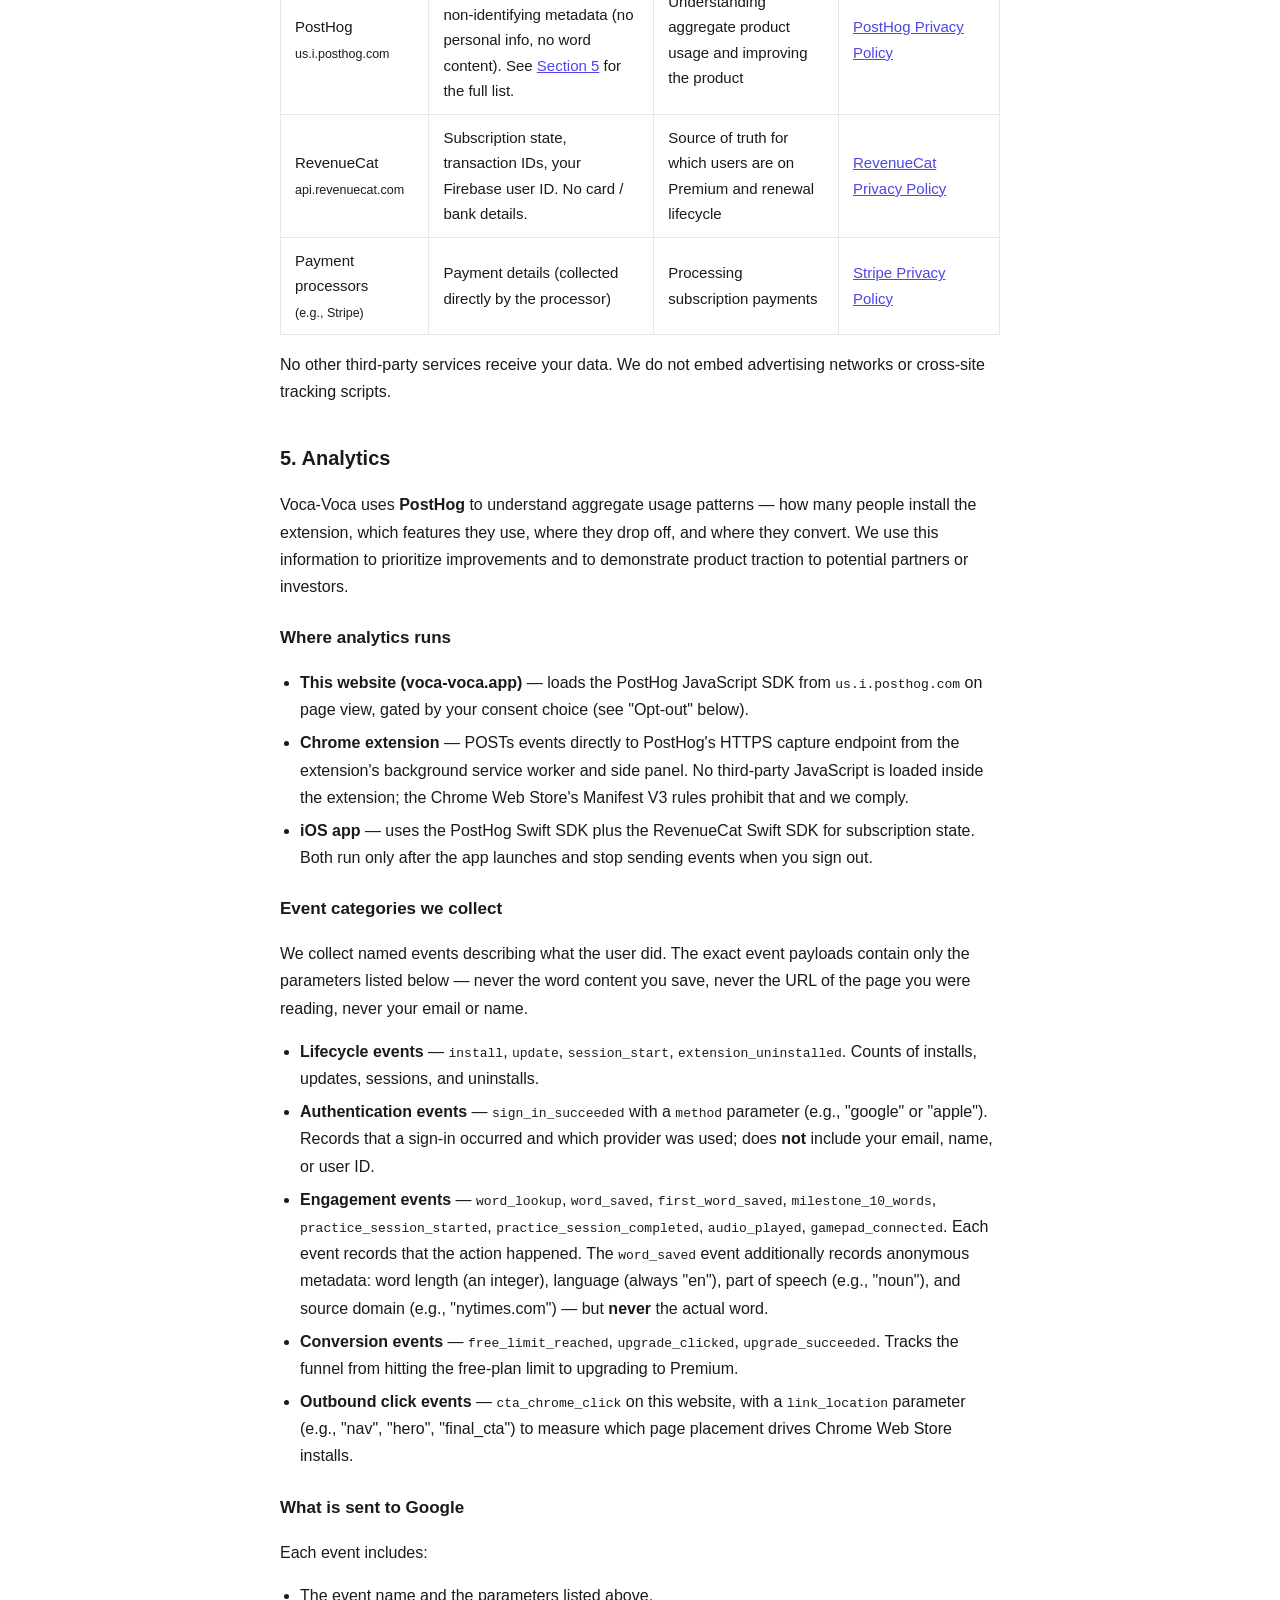
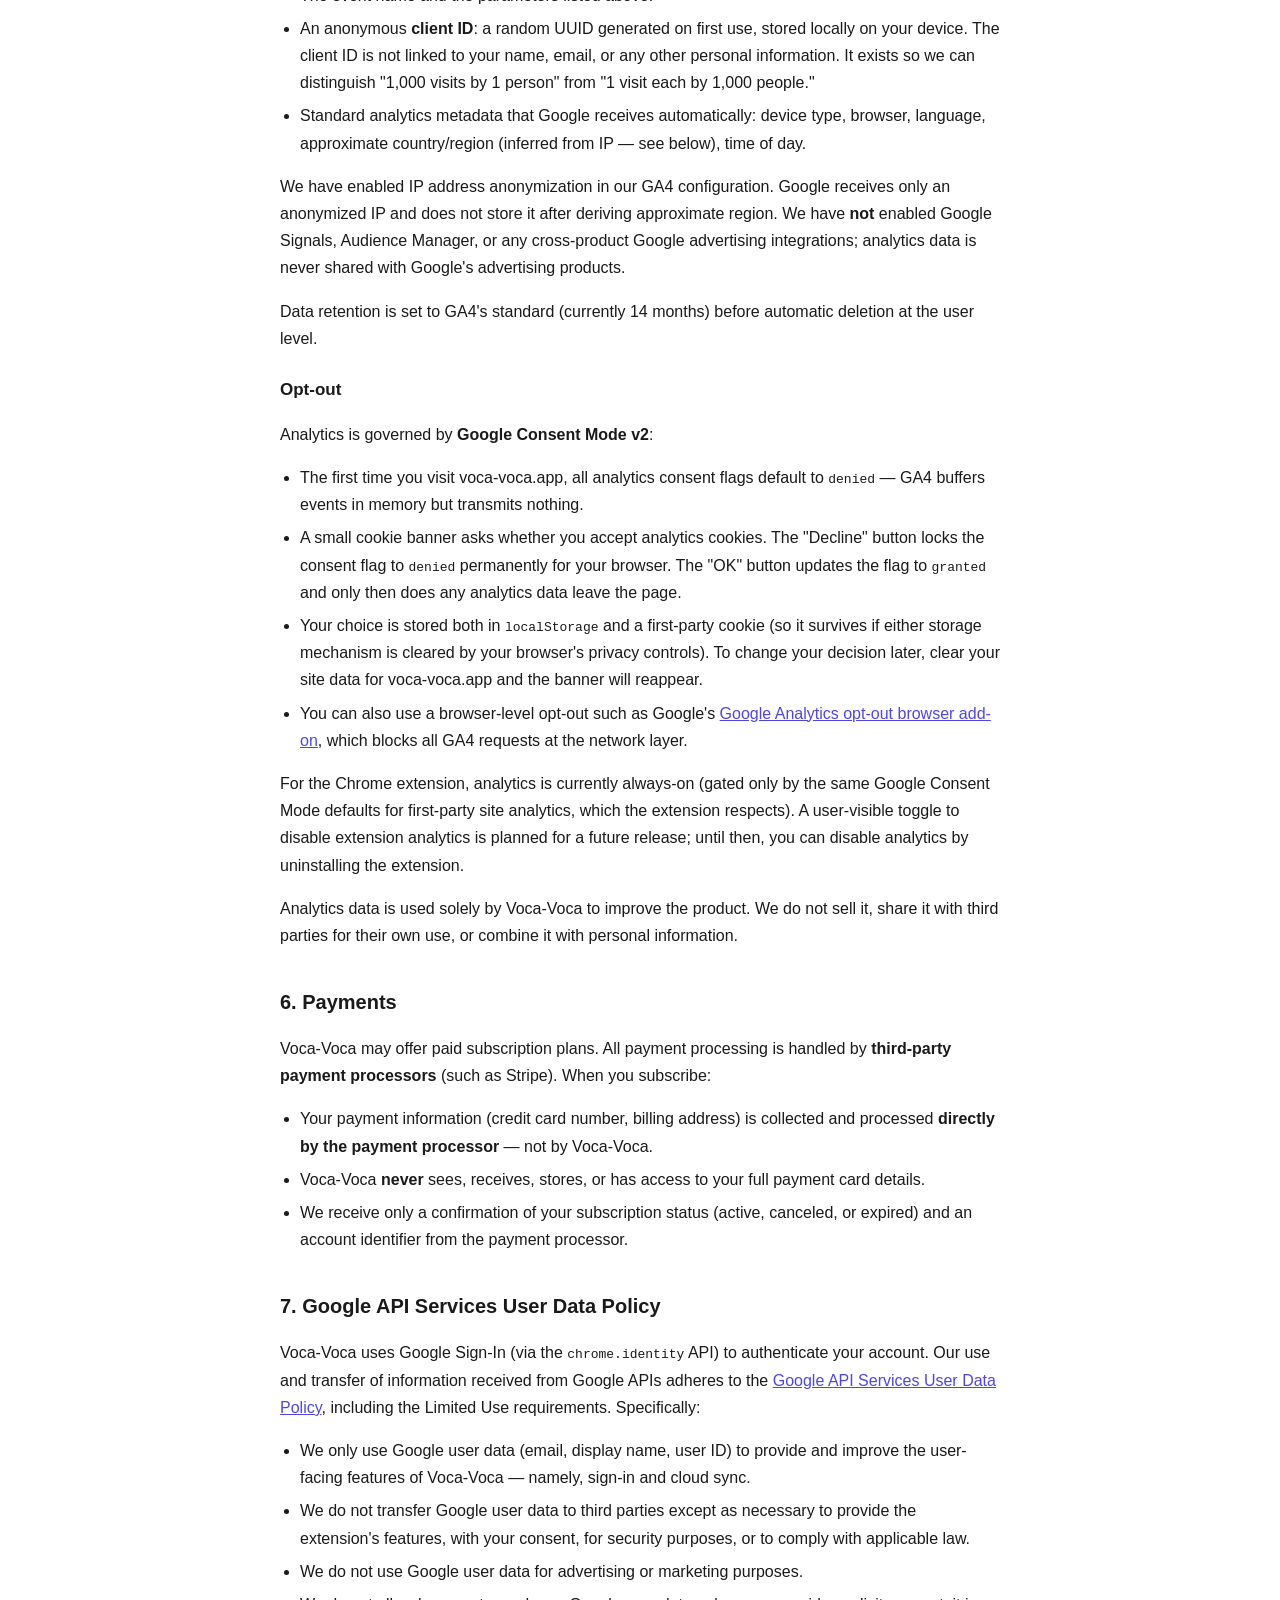
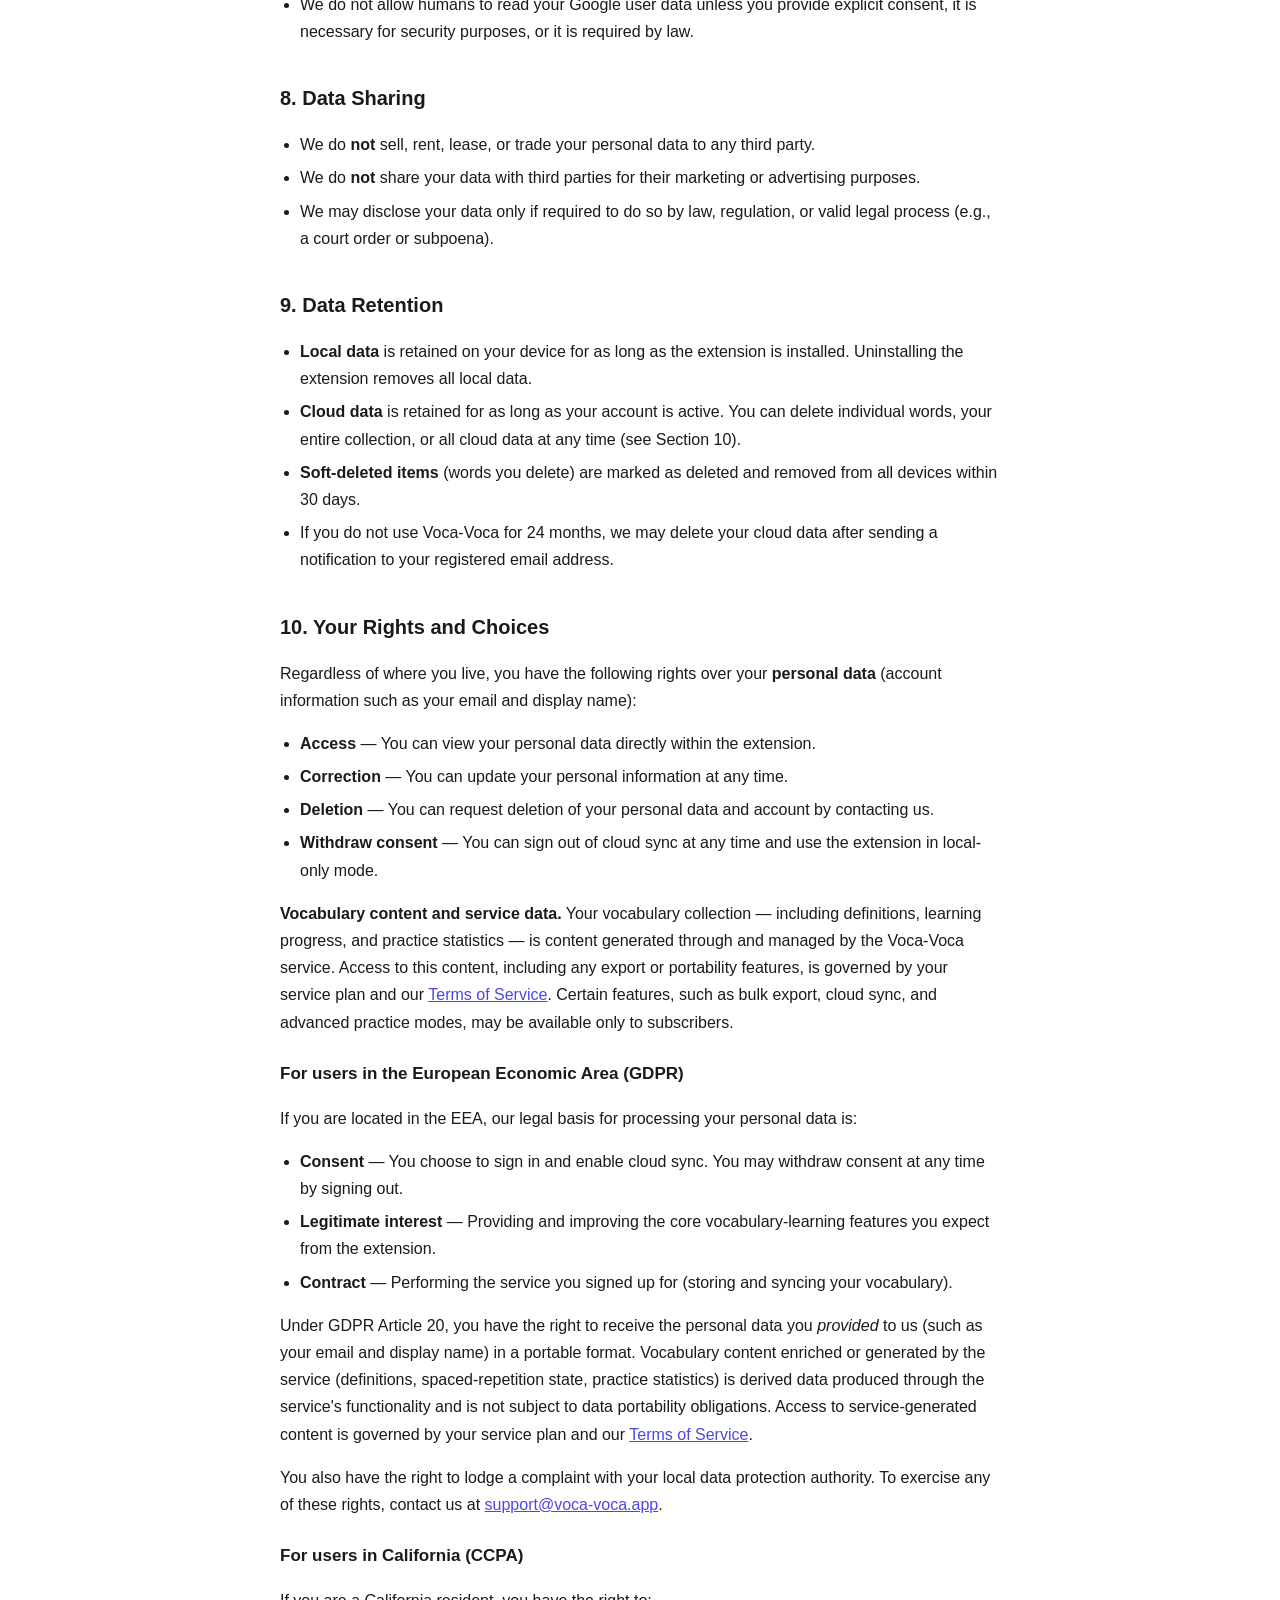
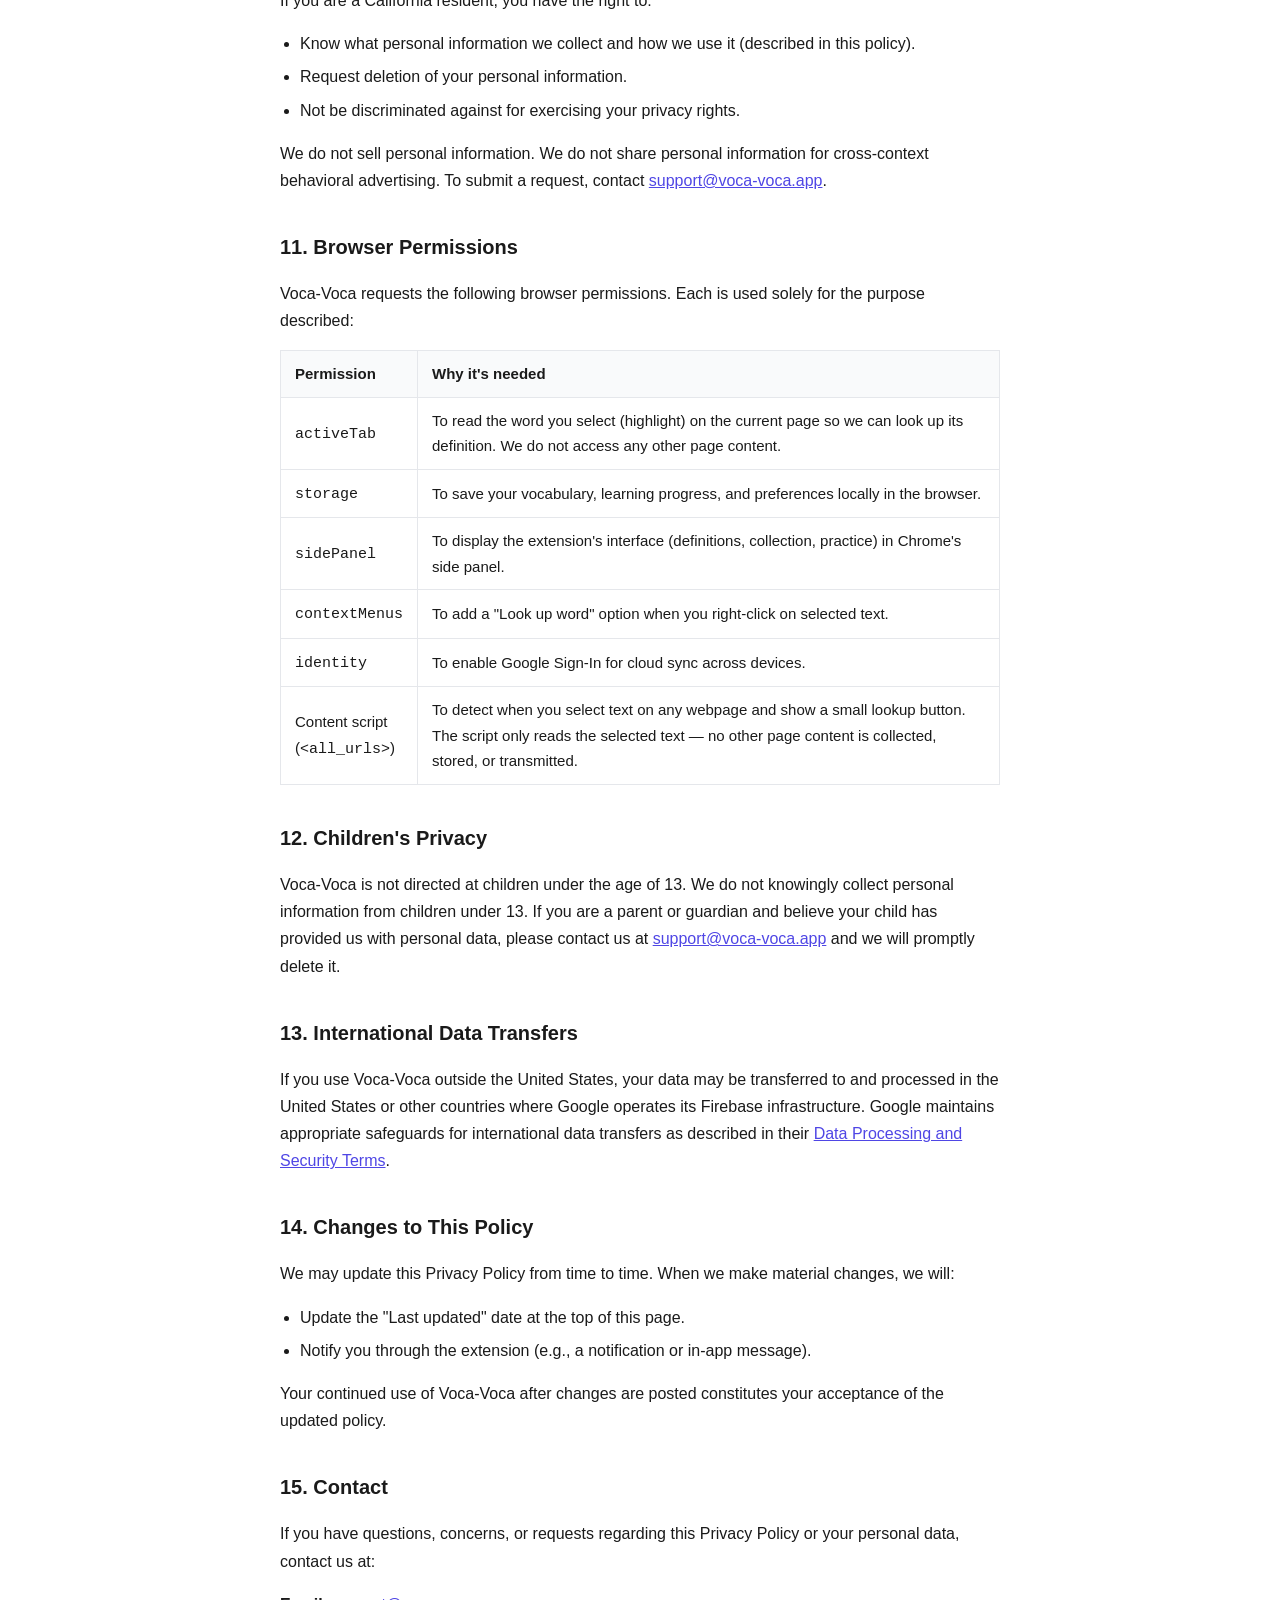
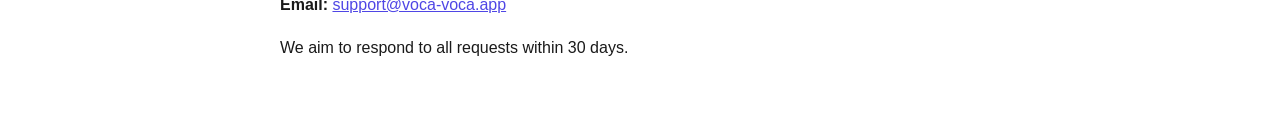
==== commit ab81c1a7: "Migrate marketing site from Google Analytics to PostHog - Drop gtag.js + GA4 Consent Mode v2 entirel" ====
--- a/privacy-policy.html
+++ b/privacy-policy.html
@@ -35,7 +35,7 @@
   <p>By installing or using Voca-Voca you agree to this Privacy Policy. If you do not agree, please uninstall the extension and discontinue use.</p>
 
   <h2>1. Data We Collect</h2>
-  <p>We collect only what is necessary to provide the core vocabulary-learning features and to understand how Voca-Voca is used in aggregate. We do not collect data for advertising, profiling, or behavioral targeting. We use Google Analytics 4 for product analytics; see <a href="#analytics">Section 5</a> for details and opt-out.</p>
+  <p>We collect only what is necessary to provide the core vocabulary-learning features and to understand how Voca-Voca is used in aggregate. We do not collect data for advertising, profiling, or behavioral targeting. We use PostHog (product analytics) and RevenueCat (subscription state of record); see <a href="#analytics">Section 5</a> for details and opt-out.</p>
 
   <table>
     <tr><th>Category</th><th>Data</th><th>Purpose</th></tr>
@@ -76,8 +76,8 @@
     <li>We do not read, collect, or store the content of web pages you visit.</li>
     <li>We do not record your browsing history or navigation behavior.</li>
     <li>We do not collect health, financial, or payment card information.</li>
-    <li>We do not use advertising cookies, third-party tracking pixels, or cross-site tracking technologies. The only cookies we set are: (i) a first-party cookie that remembers your analytics opt-in choice on this site, and (ii) the cookies Google Analytics writes when you have opted in (see <a href="#analytics">Section 5</a>).</li>
-    <li>We do not collect precise geolocation. Google Analytics may infer approximate country/region from IP address, and IP addresses are <strong>anonymized</strong> before being processed (the last octet is truncated).</li>
+    <li>We do not use advertising cookies, third-party tracking pixels, or cross-site tracking technologies. The only cookies we set are: (i) a first-party cookie that remembers your analytics opt-in choice on this site, and (ii) the cookies PostHog writes when you have opted in (see <a href="#analytics">Section 5</a>).</li>
+    <li>We do not collect precise geolocation. PostHog may infer approximate country/region from IP address.</li>
     <li>We do not collect the actual words you save. Analytics events about saved words contain only anonymous metadata (word length, language, part of speech, source domain) — never the word itself.</li>
   </ul>
 
@@ -146,10 +146,16 @@
       <td><a href="https://policies.google.com/privacy" target="_blank" rel="noopener">Google Privacy Policy</a></td>
     </tr>
     <tr>
-      <td>Google Analytics 4<br><small>www.google-analytics.com</small></td>
+      <td>PostHog<br><small>us.i.posthog.com</small></td>
       <td>Anonymous event names + non-identifying metadata (no personal info, no word content). See <a href="#analytics">Section 5</a> for the full list.</td>
-      <td>Understanding aggregate product usage and improving the extension</td>
-      <td><a href="https://policies.google.com/privacy" target="_blank" rel="noopener">Google Privacy Policy</a></td>
+      <td>Understanding aggregate product usage and improving the product</td>
+      <td><a href="https://posthog.com/privacy" target="_blank" rel="noopener">PostHog Privacy Policy</a></td>
+    </tr>
+    <tr>
+      <td>RevenueCat<br><small>api.revenuecat.com</small></td>
+      <td>Subscription state, transaction IDs, your Firebase user ID. No card / bank details.</td>
+      <td>Source of truth for which users are on Premium and renewal lifecycle</td>
+      <td><a href="https://www.revenuecat.com/privacy/" target="_blank" rel="noopener">RevenueCat Privacy Policy</a></td>
     </tr>
     <tr>
       <td>Payment processors<br><small>(e.g., Stripe)</small></td>
@@ -162,13 +168,13 @@
   <p>No other third-party services receive your data. We do not embed advertising networks or cross-site tracking scripts.</p>
 
   <h2 id="analytics">5. Analytics</h2>
-  <p>Voca-Voca uses <strong>Google Analytics 4</strong> ("GA4") to understand aggregate usage patterns — how many people install the extension, which features they use, where they drop off, and where they convert. We use this information to prioritize improvements and to demonstrate product traction to potential partners or investors.</p>
+  <p>Voca-Voca uses <strong>PostHog</strong> to understand aggregate usage patterns — how many people install the extension, which features they use, where they drop off, and where they convert. We use this information to prioritize improvements and to demonstrate product traction to potential partners or investors.</p>
 
   <h3>Where analytics runs</h3>
   <ul>
-    <li><strong>This website (voca-voca.app)</strong> — loads the standard GA4 tag (<code>gtag.js</code>) on page view, gated by your consent choice (see "Opt-out" below).</li>
-    <li><strong>Chrome extension</strong> — sends events to GA4 via the Measurement Protocol (server-to-server style HTTPS requests) from the extension's background service worker. No third-party JavaScript is loaded inside the extension; the Chrome Web Store's Manifest V3 rules prohibit that and we comply.</li>
-    <li><strong>iOS app</strong> — once published, the iOS app will use Firebase Analytics (Google's iOS SDK that reports into the same GA4 property). This section will be effective for the iOS app once it launches.</li>
+    <li><strong>This website (voca-voca.app)</strong> — loads the PostHog JavaScript SDK from <code>us.i.posthog.com</code> on page view, gated by your consent choice (see "Opt-out" below).</li>
+    <li><strong>Chrome extension</strong> — POSTs events directly to PostHog's HTTPS capture endpoint from the extension's background service worker and side panel. No third-party JavaScript is loaded inside the extension; the Chrome Web Store's Manifest V3 rules prohibit that and we comply.</li>
+    <li><strong>iOS app</strong> — uses the PostHog Swift SDK plus the RevenueCat Swift SDK for subscription state. Both run only after the app launches and stop sending events when you sign out.</li>
   </ul>
 
   <h3>Event categories we collect</h3>
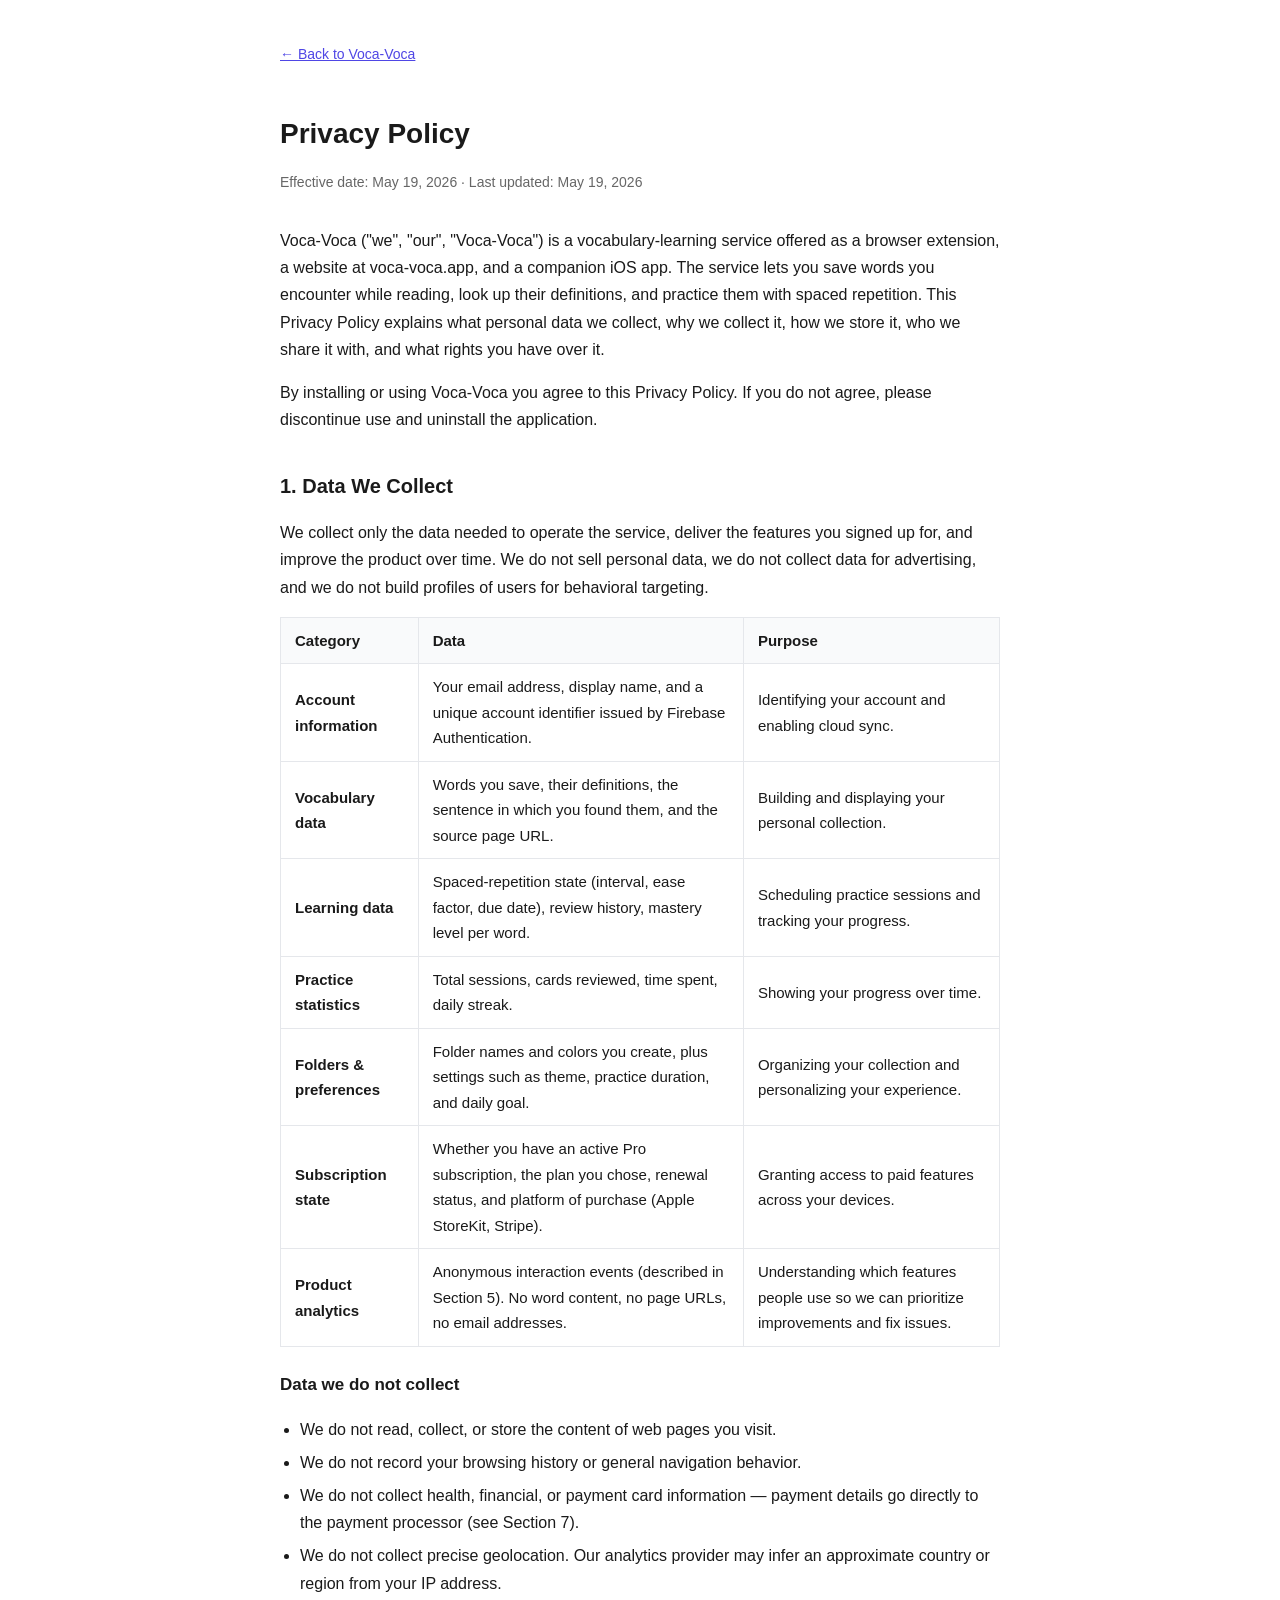
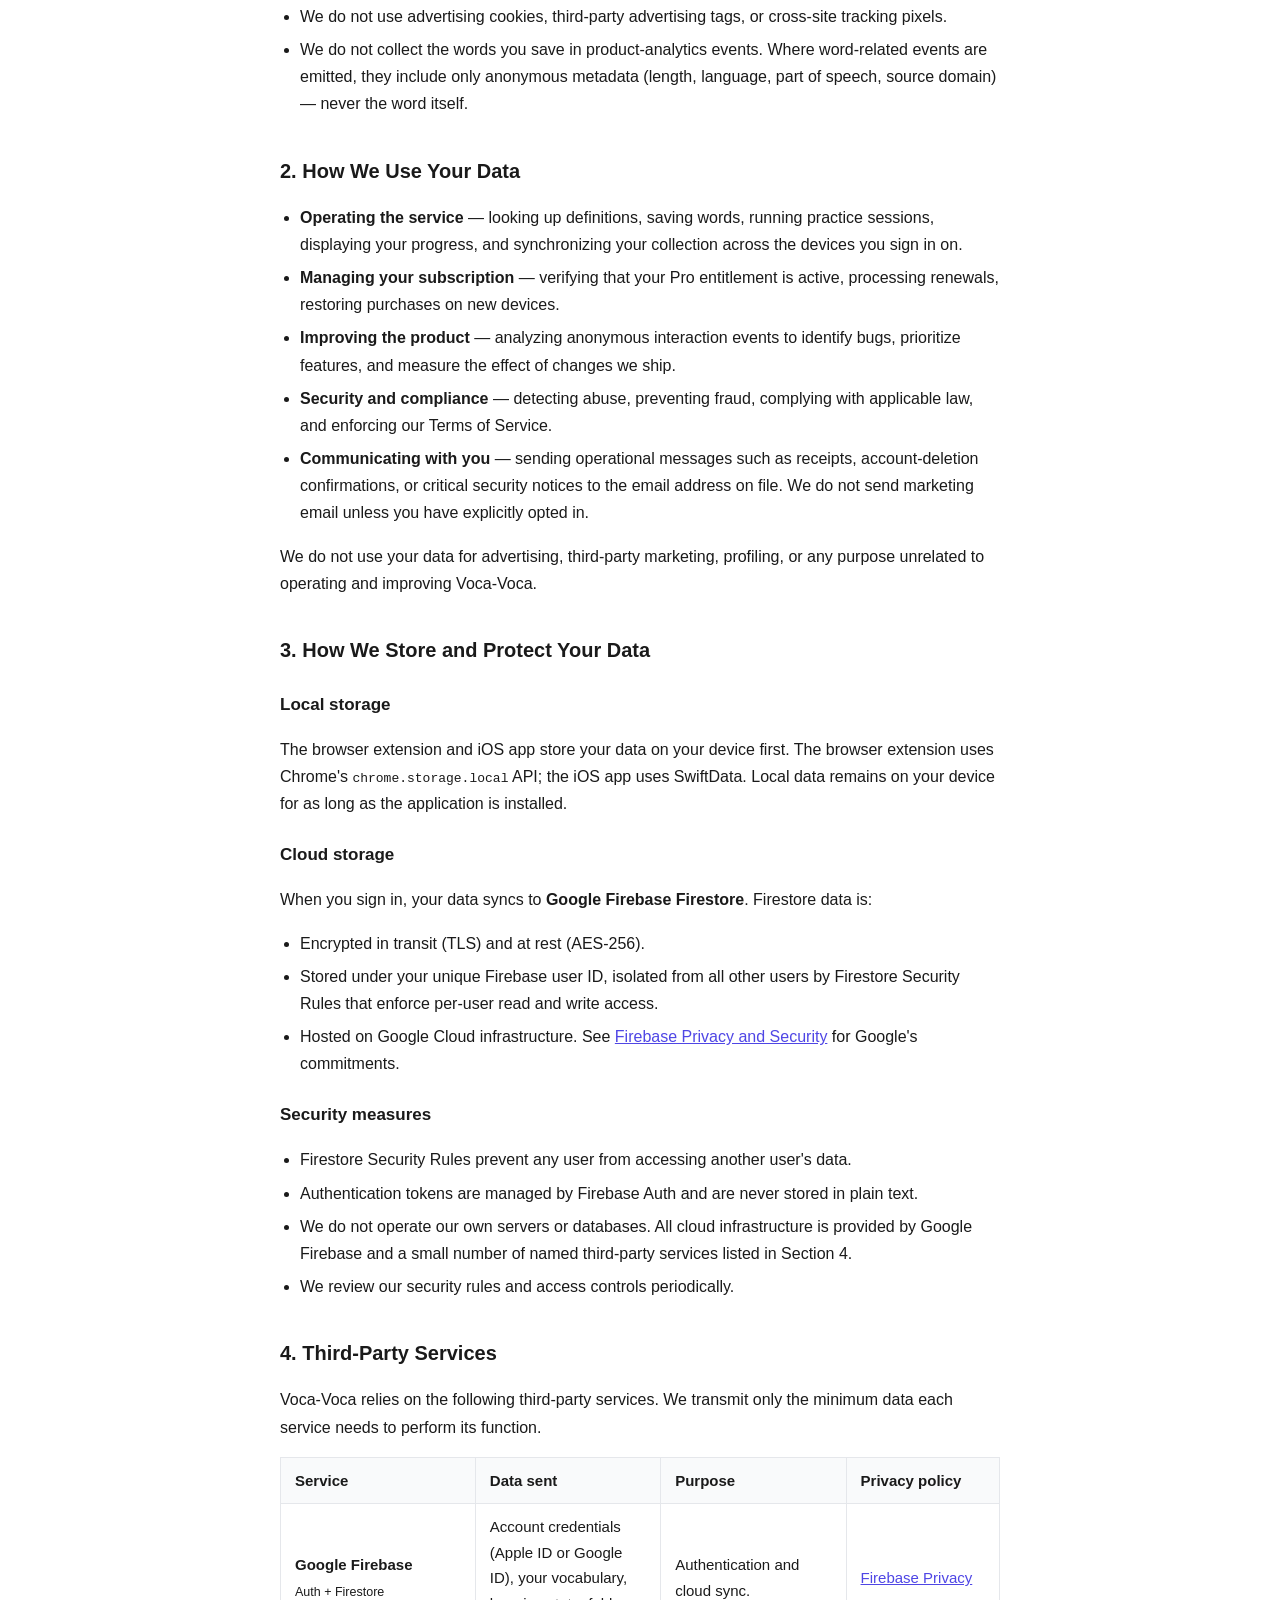
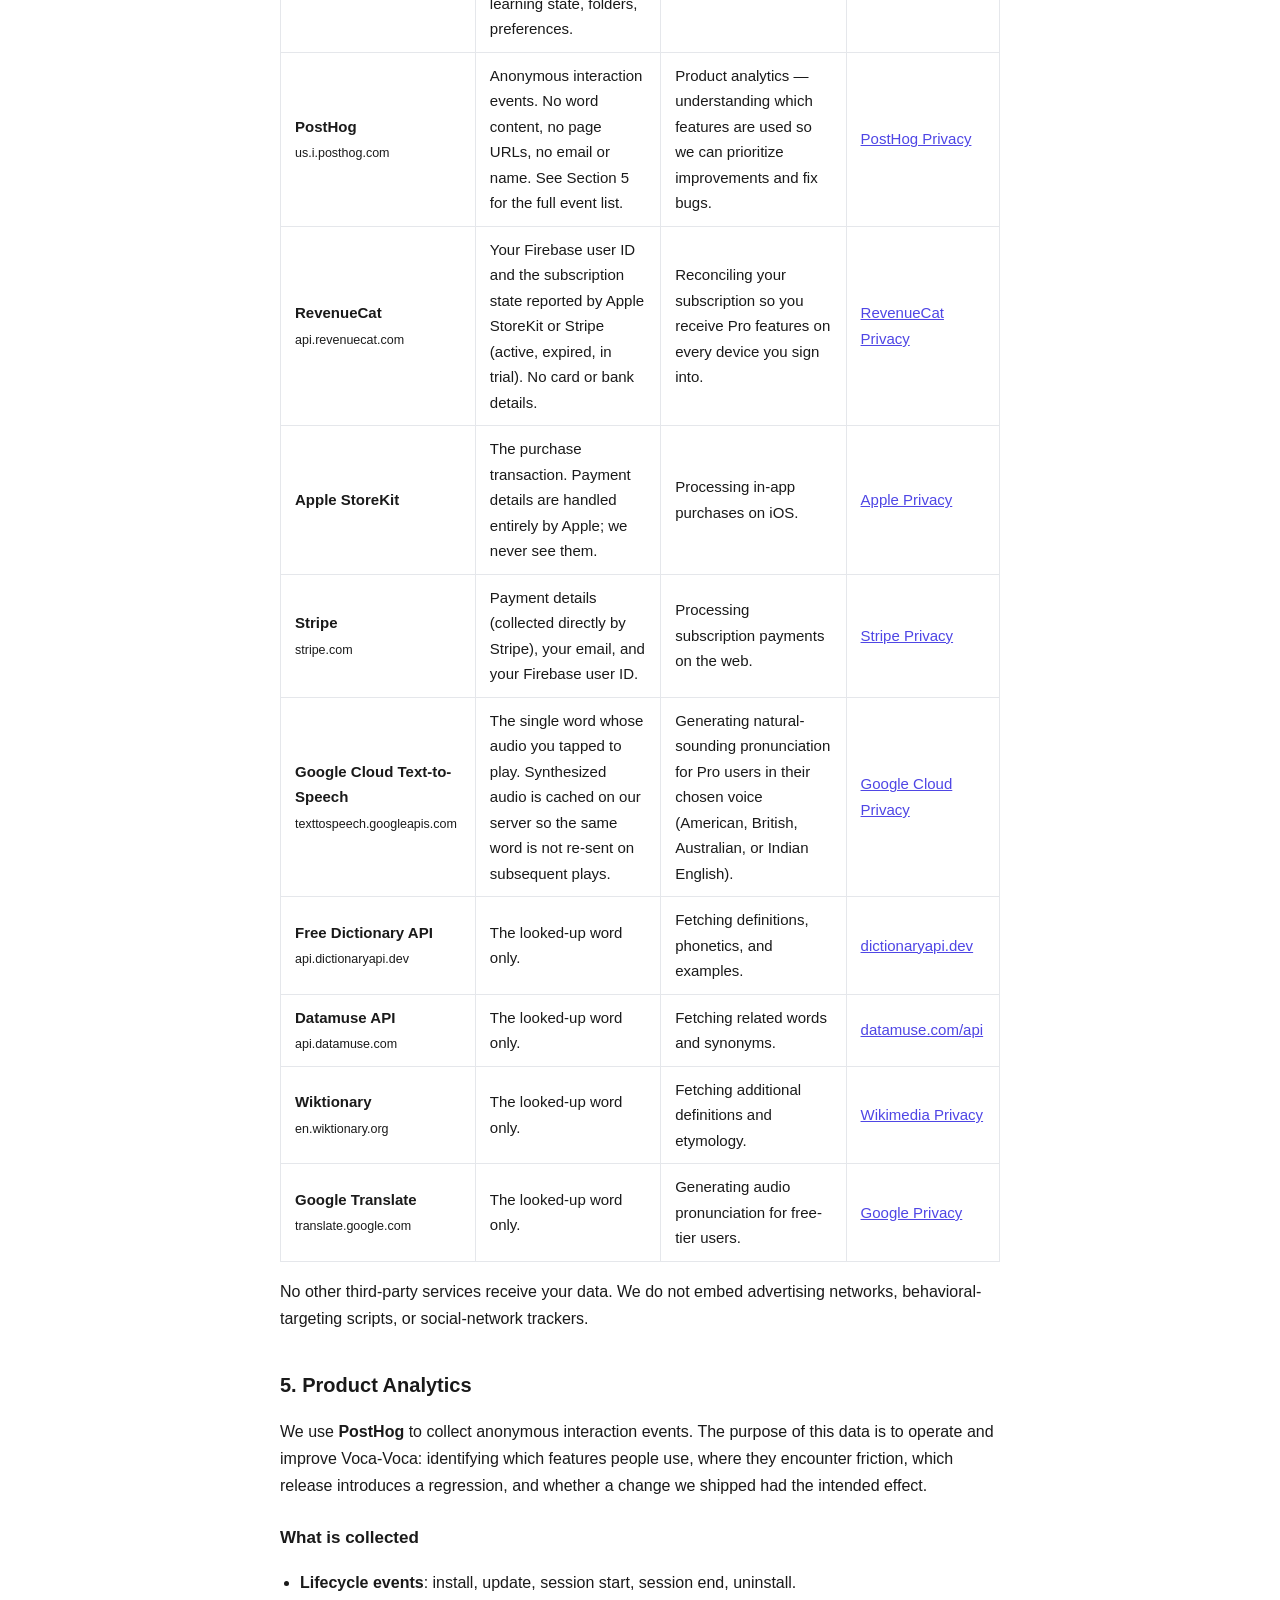
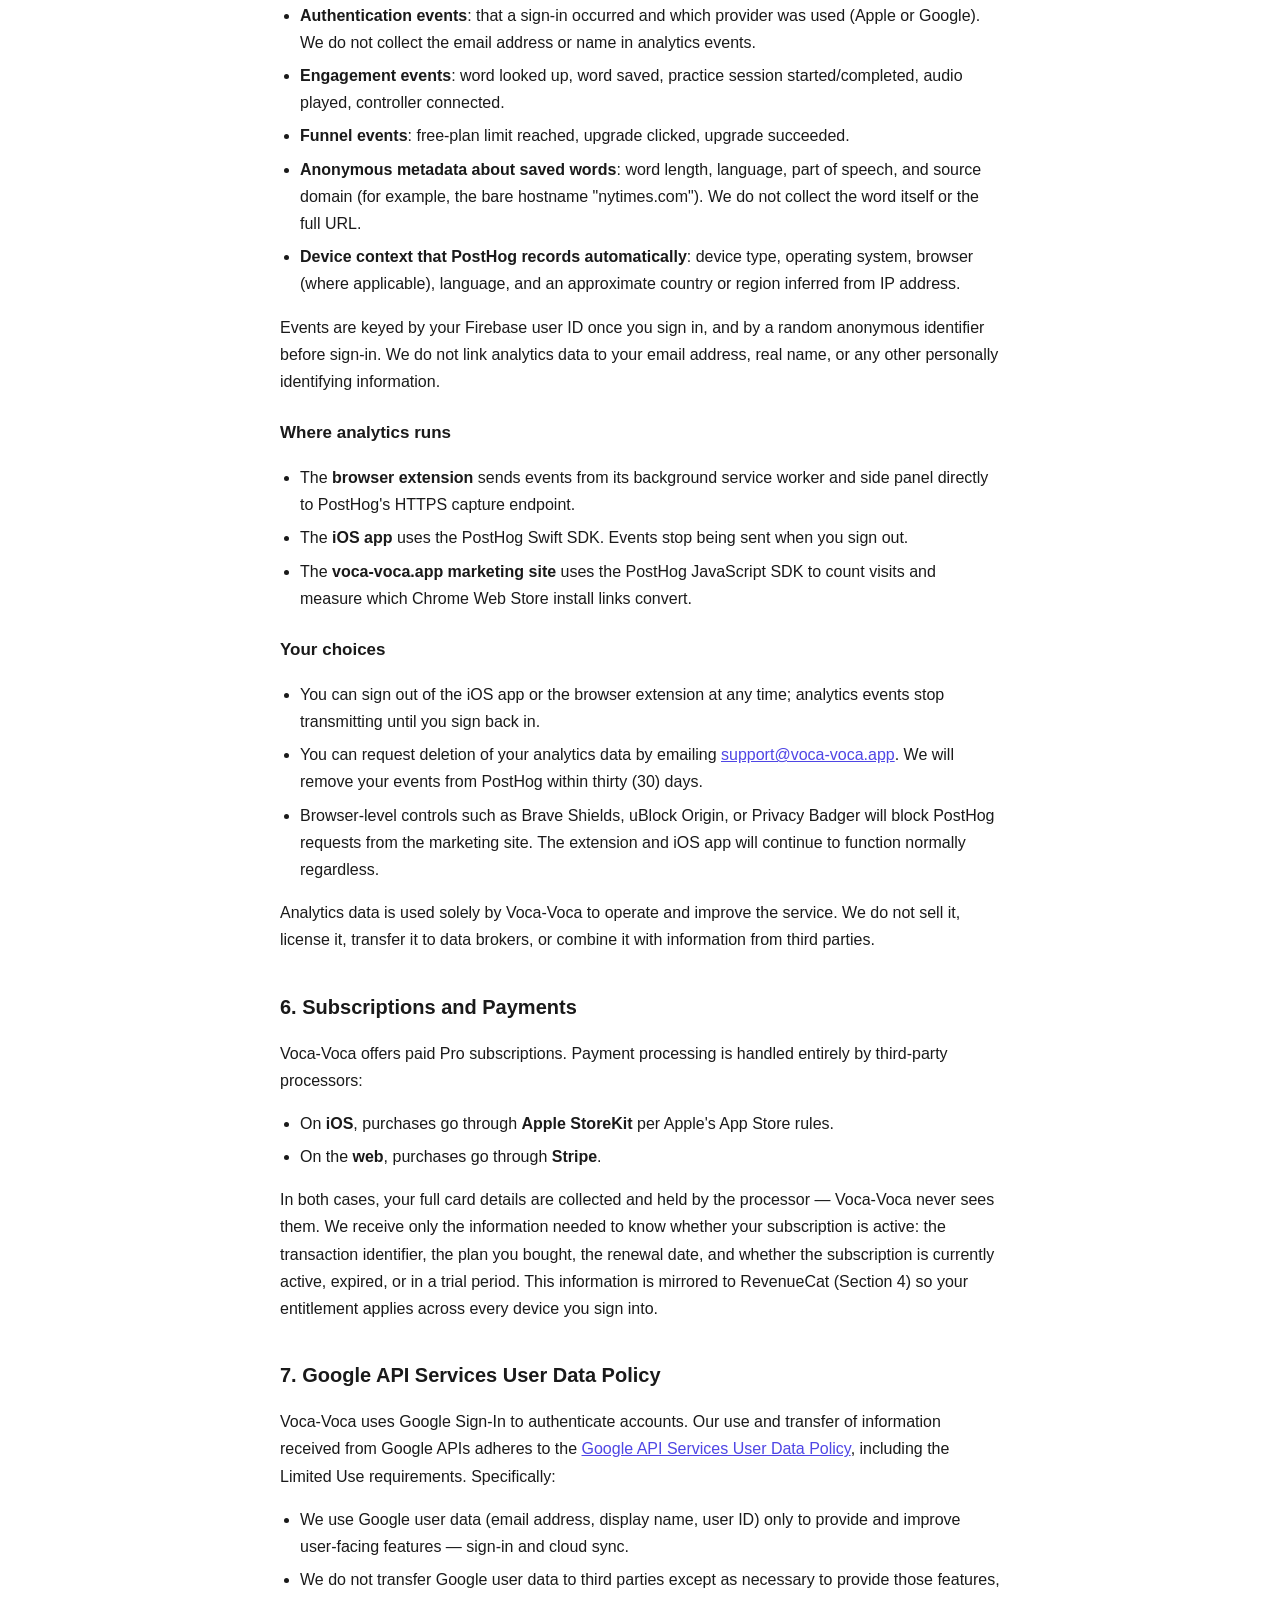
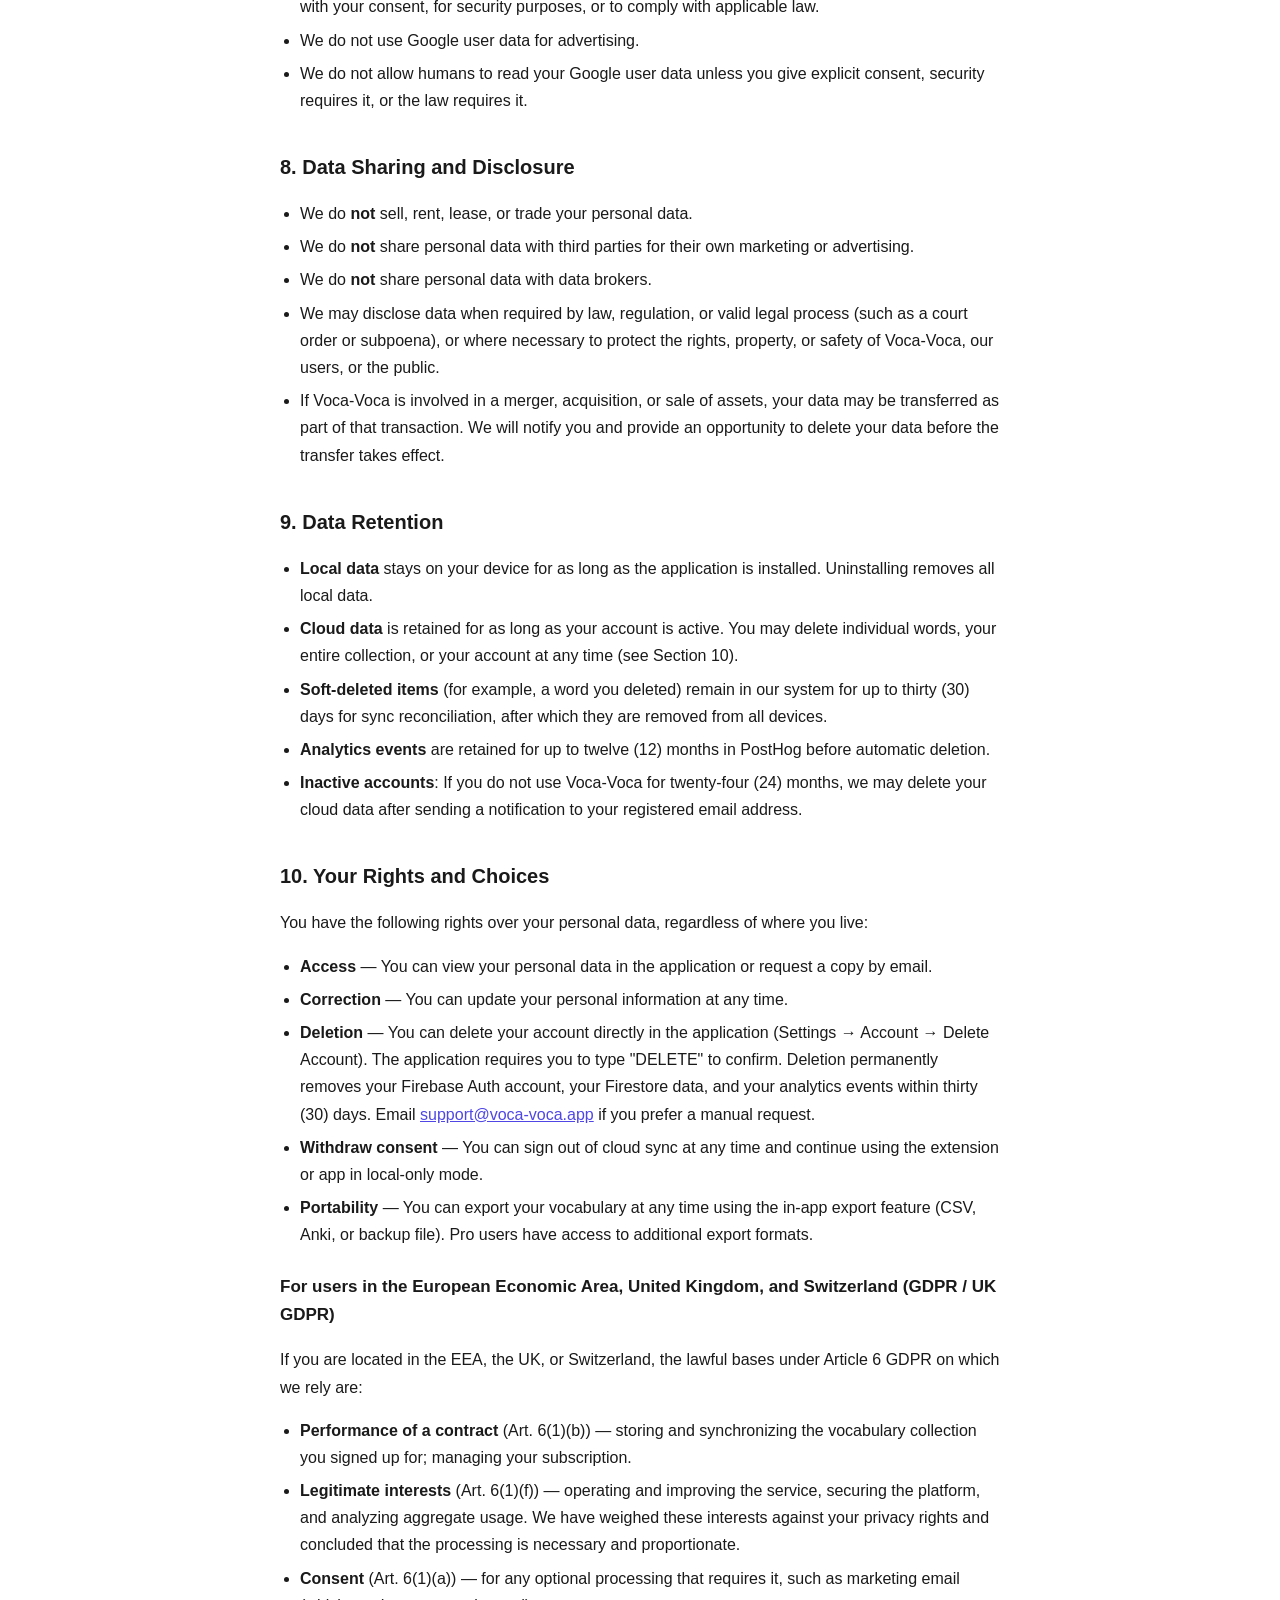
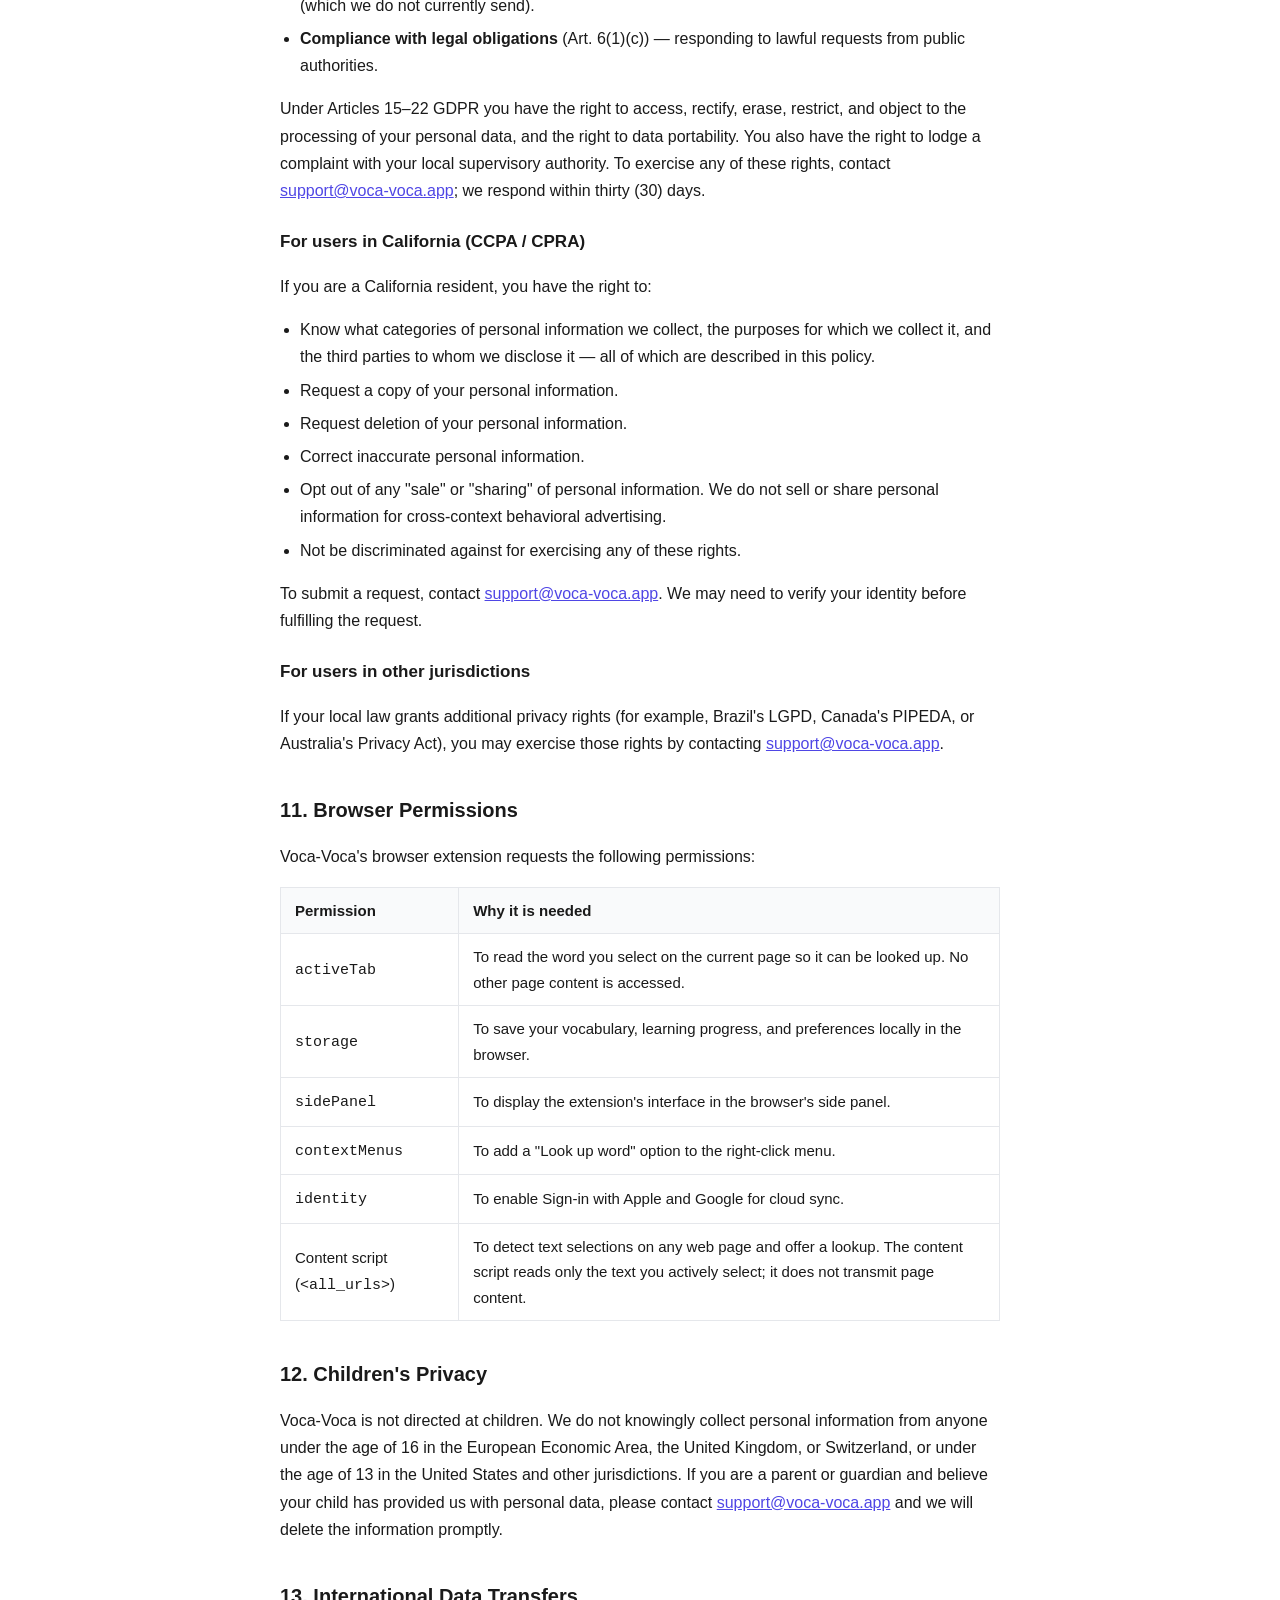
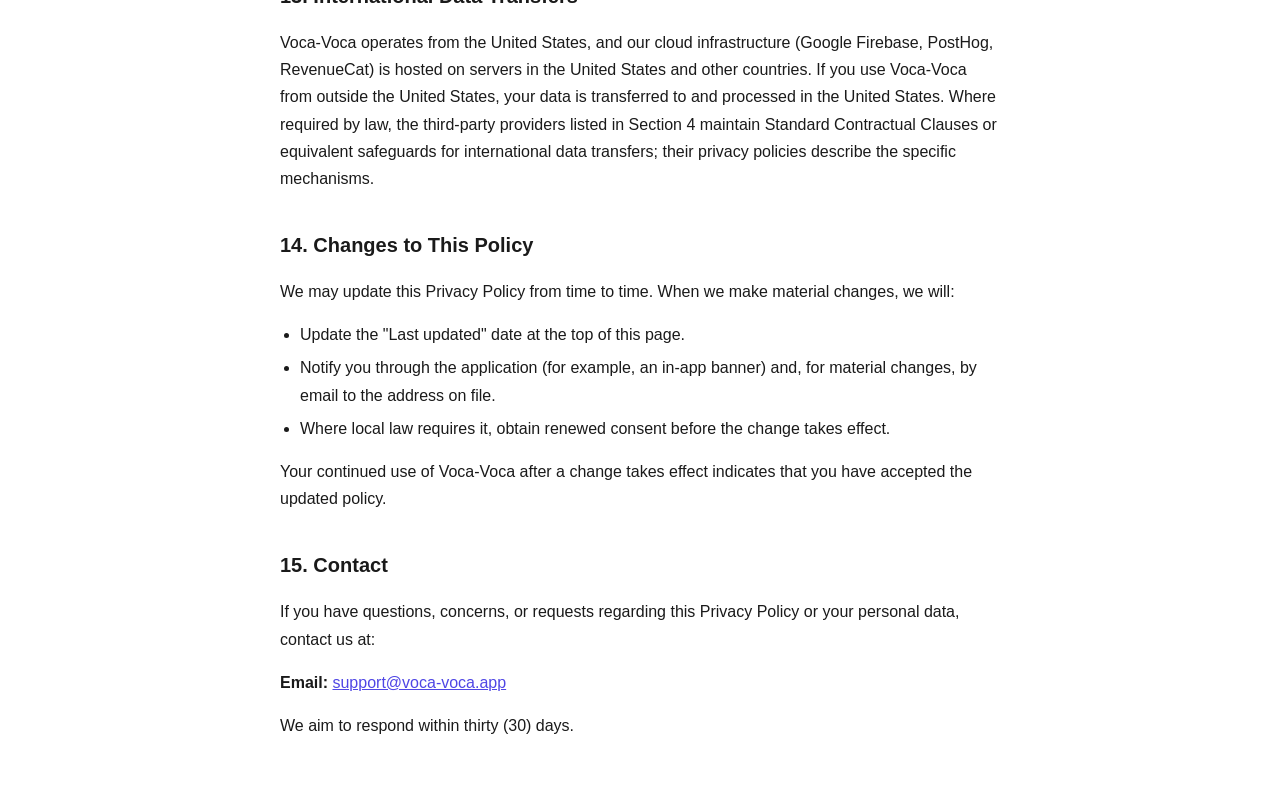
==== commit 36f807da: "Smart App Banner: real Apple ID + privacy-policy rewrite - index.html: replace Smart App Banner plac" ====
--- a/privacy-policy.html
+++ b/privacy-policy.html
@@ -29,294 +29,301 @@
 <body>
   <a href="/" class="back-link">&larr; Back to Voca-Voca</a>
   <h1>Privacy Policy</h1>
-  <p class="updated">Effective date: May 14, 2026 &middot; Last updated: May 18, 2026</p>
-
-  <p>Voca-Voca ("we", "our", or "the extension") is a vocabulary-learning browser extension and companion iOS app that lets you look up word definitions while reading online, save words to a personal collection, and practice with spaced repetition. This Privacy Policy explains what data we collect, why we collect it, how we store and protect it, and what rights you have over it.</p>
-  <p>By installing or using Voca-Voca you agree to this Privacy Policy. If you do not agree, please uninstall the extension and discontinue use.</p>
+  <p class="updated">Effective date: May 19, 2026 &middot; Last updated: May 19, 2026</p>
+
+  <p>Voca-Voca ("we", "our", "Voca-Voca") is a vocabulary-learning service offered as a browser extension, a website at voca-voca.app, and a companion iOS app. The service lets you save words you encounter while reading, look up their definitions, and practice them with spaced repetition. This Privacy Policy explains what personal data we collect, why we collect it, how we store it, who we share it with, and what rights you have over it.</p>
+
+  <p>By installing or using Voca-Voca you agree to this Privacy Policy. If you do not agree, please discontinue use and uninstall the application.</p>
 
   <h2>1. Data We Collect</h2>
-  <p>We collect only what is necessary to provide the core vocabulary-learning features and to understand how Voca-Voca is used in aggregate. We do not collect data for advertising, profiling, or behavioral targeting. We use PostHog (product analytics) and RevenueCat (subscription state of record); see <a href="#analytics">Section 5</a> for details and opt-out.</p>
+
+  <p>We collect only the data needed to operate the service, deliver the features you signed up for, and improve the product over time. We do not sell personal data, we do not collect data for advertising, and we do not build profiles of users for behavioral targeting.</p>
 
   <table>
     <tr><th>Category</th><th>Data</th><th>Purpose</th></tr>
     <tr>
       <td><strong>Account information</strong></td>
-      <td>Google email address, display name, and unique user ID</td>
-      <td>Authentication and identifying your account for cloud sync</td>
+      <td>Your email address, display name, and a unique account identifier issued by Firebase Authentication.</td>
+      <td>Identifying your account and enabling cloud sync.</td>
     </tr>
     <tr>
       <td><strong>Vocabulary data</strong></td>
-      <td>Words you save, their definitions, the sentence (context) in which you found them, and the source page URL</td>
-      <td>Building and displaying your personal word collection</td>
+      <td>Words you save, their definitions, the sentence in which you found them, and the source page URL.</td>
+      <td>Building and displaying your personal collection.</td>
     </tr>
     <tr>
       <td><strong>Learning data</strong></td>
-      <td>Spaced-repetition state (interval, ease factor, due date), review history, mastery level per word</td>
-      <td>Scheduling practice sessions and tracking progress</td>
+      <td>Spaced-repetition state (interval, ease factor, due date), review history, mastery level per word.</td>
+      <td>Scheduling practice sessions and tracking your progress.</td>
     </tr>
     <tr>
       <td><strong>Practice statistics</strong></td>
-      <td>Total sessions, cards reviewed, time spent, daily streak</td>
-      <td>Showing your progress and maintaining motivation</td>
-    </tr>
-    <tr>
-      <td><strong>Folders</strong></td>
-      <td>Folder names and colors you create to organize words</td>
-      <td>Organizing your vocabulary collection</td>
-    </tr>
-    <tr>
-      <td><strong>Preferences</strong></td>
-      <td>Extension settings such as dark mode, practice duration, daily goal</td>
-      <td>Personalizing your experience</td>
+      <td>Total sessions, cards reviewed, time spent, daily streak.</td>
+      <td>Showing your progress over time.</td>
+    </tr>
+    <tr>
+      <td><strong>Folders &amp; preferences</strong></td>
+      <td>Folder names and colors you create, plus settings such as theme, practice duration, and daily goal.</td>
+      <td>Organizing your collection and personalizing your experience.</td>
+    </tr>
+    <tr>
+      <td><strong>Subscription state</strong></td>
+      <td>Whether you have an active Pro subscription, the plan you chose, renewal status, and platform of purchase (Apple StoreKit, Stripe).</td>
+      <td>Granting access to paid features across your devices.</td>
+    </tr>
+    <tr>
+      <td><strong>Product analytics</strong></td>
+      <td>Anonymous interaction events (described in Section 5). No word content, no page URLs, no email addresses.</td>
+      <td>Understanding which features people use so we can prioritize improvements and fix issues.</td>
     </tr>
   </table>
 
-  <h3>Data we do NOT collect</h3>
+  <h3>Data we do not collect</h3>
   <ul>
     <li>We do not read, collect, or store the content of web pages you visit.</li>
-    <li>We do not record your browsing history or navigation behavior.</li>
-    <li>We do not collect health, financial, or payment card information.</li>
-    <li>We do not use advertising cookies, third-party tracking pixels, or cross-site tracking technologies. The only cookies we set are: (i) a first-party cookie that remembers your analytics opt-in choice on this site, and (ii) the cookies PostHog writes when you have opted in (see <a href="#analytics">Section 5</a>).</li>
-    <li>We do not collect precise geolocation. PostHog may infer approximate country/region from IP address.</li>
-    <li>We do not collect the actual words you save. Analytics events about saved words contain only anonymous metadata (word length, language, part of speech, source domain) — never the word itself.</li>
+    <li>We do not record your browsing history or general navigation behavior.</li>
+    <li>We do not collect health, financial, or payment card information &mdash; payment details go directly to the payment processor (see Section 7).</li>
+    <li>We do not collect precise geolocation. Our analytics provider may infer an approximate country or region from your IP address.</li>
+    <li>We do not use advertising cookies, third-party advertising tags, or cross-site tracking pixels.</li>
+    <li>We do not collect the words you save in product-analytics events. Where word-related events are emitted, they include only anonymous metadata (length, language, part of speech, source domain) &mdash; never the word itself.</li>
   </ul>
 
   <h2>2. How We Use Your Data</h2>
   <ul>
-    <li><strong>Providing core features</strong> — looking up definitions, saving words, running practice sessions, and displaying your progress.</li>
-    <li><strong>Cloud sync</strong> — if you sign in with Google, syncing your vocabulary, progress, and settings across your devices.</li>
-    <li><strong>Improving the product</strong> — we may use aggregated, non-identifiable usage patterns (e.g., average collection size) to improve Voca-Voca. Individual user data is never analyzed for this purpose.</li>
-  </ul>
-  <p>We do <strong>not</strong> use your data for advertising, marketing, profiling, selling, or any purpose unrelated to the extension's vocabulary-learning functionality.</p>
+    <li><strong>Operating the service</strong> &mdash; looking up definitions, saving words, running practice sessions, displaying your progress, and synchronizing your collection across the devices you sign in on.</li>
+    <li><strong>Managing your subscription</strong> &mdash; verifying that your Pro entitlement is active, processing renewals, restoring purchases on new devices.</li>
+    <li><strong>Improving the product</strong> &mdash; analyzing anonymous interaction events to identify bugs, prioritize features, and measure the effect of changes we ship.</li>
+    <li><strong>Security and compliance</strong> &mdash; detecting abuse, preventing fraud, complying with applicable law, and enforcing our Terms of Service.</li>
+    <li><strong>Communicating with you</strong> &mdash; sending operational messages such as receipts, account-deletion confirmations, or critical security notices to the email address on file. We do not send marketing email unless you have explicitly opted in.</li>
+  </ul>
+  <p>We do not use your data for advertising, third-party marketing, profiling, or any purpose unrelated to operating and improving Voca-Voca.</p>
 
   <h2>3. How We Store and Protect Your Data</h2>
 
   <h3>Local storage</h3>
-  <p>Your data is stored locally in your browser using Chrome's <code>chrome.storage.local</code> API. This data never leaves your device unless you sign in and enable cloud sync.</p>
+  <p>The browser extension and iOS app store your data on your device first. The browser extension uses Chrome's <code>chrome.storage.local</code> API; the iOS app uses SwiftData. Local data remains on your device for as long as the application is installed.</p>
 
   <h3>Cloud storage</h3>
-  <p>If you sign in with Google, your data is synced to <strong>Google Firebase Firestore</strong>. Firestore data is:</p>
+  <p>When you sign in, your data syncs to <strong>Google Firebase Firestore</strong>. Firestore data is:</p>
   <ul>
     <li>Encrypted in transit (TLS) and at rest (AES-256).</li>
-    <li>Stored under your unique Firebase user ID, isolated from all other users by Firestore Security Rules that enforce per-user read/write access.</li>
-    <li>Hosted on Google Cloud infrastructure. For details see <a href="https://firebase.google.com/support/privacy" target="_blank" rel="noopener">Firebase Privacy and Security</a>.</li>
+    <li>Stored under your unique Firebase user ID, isolated from all other users by Firestore Security Rules that enforce per-user read and write access.</li>
+    <li>Hosted on Google Cloud infrastructure. See <a href="https://firebase.google.com/support/privacy" target="_blank" rel="noopener">Firebase Privacy and Security</a> for Google's commitments.</li>
   </ul>
 
   <h3>Security measures</h3>
   <ul>
     <li>Firestore Security Rules prevent any user from accessing another user's data.</li>
     <li>Authentication tokens are managed by Firebase Auth and are never stored in plain text.</li>
-    <li>We do not operate our own servers or databases — all cloud infrastructure is managed by Google Firebase.</li>
-    <li>We conduct periodic reviews of our security rules and access controls.</li>
+    <li>We do not operate our own servers or databases. All cloud infrastructure is provided by Google Firebase and a small number of named third-party services listed in Section 4.</li>
+    <li>We review our security rules and access controls periodically.</li>
   </ul>
 
   <h2>4. Third-Party Services</h2>
-  <p>Voca-Voca interacts with the following third-party services. Only the minimum data required is transmitted to each.</p>
+  <p>Voca-Voca relies on the following third-party services. We transmit only the minimum data each service needs to perform its function.</p>
 
   <table>
     <tr><th>Service</th><th>Data sent</th><th>Purpose</th><th>Privacy policy</th></tr>
     <tr>
-      <td>Free Dictionary API<br><small>api.dictionaryapi.dev</small></td>
-      <td>The looked-up word only</td>
-      <td>Fetching definitions, phonetics, and examples</td>
+      <td><strong>Google Firebase</strong><br><small>Auth + Firestore</small></td>
+      <td>Account credentials (Apple ID or Google ID), your vocabulary, learning state, folders, preferences.</td>
+      <td>Authentication and cloud sync.</td>
+      <td><a href="https://firebase.google.com/support/privacy" target="_blank" rel="noopener">Firebase Privacy</a></td>
+    </tr>
+    <tr>
+      <td><strong>PostHog</strong><br><small>us.i.posthog.com</small></td>
+      <td>Anonymous interaction events. No word content, no page URLs, no email or name. See Section 5 for the full event list.</td>
+      <td>Product analytics &mdash; understanding which features are used so we can prioritize improvements and fix bugs.</td>
+      <td><a href="https://posthog.com/privacy" target="_blank" rel="noopener">PostHog Privacy</a></td>
+    </tr>
+    <tr>
+      <td><strong>RevenueCat</strong><br><small>api.revenuecat.com</small></td>
+      <td>Your Firebase user ID and the subscription state reported by Apple StoreKit or Stripe (active, expired, in trial). No card or bank details.</td>
+      <td>Reconciling your subscription so you receive Pro features on every device you sign into.</td>
+      <td><a href="https://www.revenuecat.com/privacy/" target="_blank" rel="noopener">RevenueCat Privacy</a></td>
+    </tr>
+    <tr>
+      <td><strong>Apple StoreKit</strong></td>
+      <td>The purchase transaction. Payment details are handled entirely by Apple; we never see them.</td>
+      <td>Processing in-app purchases on iOS.</td>
+      <td><a href="https://www.apple.com/legal/privacy/" target="_blank" rel="noopener">Apple Privacy</a></td>
+    </tr>
+    <tr>
+      <td><strong>Stripe</strong><br><small>stripe.com</small></td>
+      <td>Payment details (collected directly by Stripe), your email, and your Firebase user ID.</td>
+      <td>Processing subscription payments on the web.</td>
+      <td><a href="https://stripe.com/privacy" target="_blank" rel="noopener">Stripe Privacy</a></td>
+    </tr>
+    <tr>
+      <td><strong>Google Cloud Text-to-Speech</strong><br><small>texttospeech.googleapis.com</small></td>
+      <td>The single word whose audio you tapped to play. Synthesized audio is cached on our server so the same word is not re-sent on subsequent plays.</td>
+      <td>Generating natural-sounding pronunciation for Pro users in their chosen voice (American, British, Australian, or Indian English).</td>
+      <td><a href="https://cloud.google.com/terms/cloud-privacy-notice" target="_blank" rel="noopener">Google Cloud Privacy</a></td>
+    </tr>
+    <tr>
+      <td><strong>Free Dictionary API</strong><br><small>api.dictionaryapi.dev</small></td>
+      <td>The looked-up word only.</td>
+      <td>Fetching definitions, phonetics, and examples.</td>
       <td><a href="https://dictionaryapi.dev/" target="_blank" rel="noopener">dictionaryapi.dev</a></td>
     </tr>
     <tr>
-      <td>Datamuse API<br><small>api.datamuse.com</small></td>
-      <td>The looked-up word only</td>
-      <td>Fetching related words and synonyms</td>
+      <td><strong>Datamuse API</strong><br><small>api.datamuse.com</small></td>
+      <td>The looked-up word only.</td>
+      <td>Fetching related words and synonyms.</td>
       <td><a href="https://www.datamuse.com/api/" target="_blank" rel="noopener">datamuse.com/api</a></td>
     </tr>
     <tr>
-      <td>Wiktionary<br><small>en.wiktionary.org</small></td>
-      <td>The looked-up word only</td>
-      <td>Fetching additional definitions and etymology</td>
-      <td><a href="https://foundation.wikimedia.org/wiki/Privacy_policy" target="_blank" rel="noopener">Wikimedia Privacy Policy</a></td>
-    </tr>
-    <tr>
-      <td>Google Firebase<br><small>Auth + Firestore</small></td>
-      <td>Google account credentials; your vocabulary and learning data</td>
-      <td>Authentication and cloud sync</td>
-      <td><a href="https://firebase.google.com/support/privacy" target="_blank" rel="noopener">Firebase Privacy</a></td>
-    </tr>
-    <tr>
-      <td>Google Translate<br><small>translate.google.com</small></td>
-      <td>The looked-up word only</td>
-      <td>Audio pronunciation playback</td>
-      <td><a href="https://policies.google.com/privacy" target="_blank" rel="noopener">Google Privacy Policy</a></td>
-    </tr>
-    <tr>
-      <td>PostHog<br><small>us.i.posthog.com</small></td>
-      <td>Anonymous event names + non-identifying metadata (no personal info, no word content). See <a href="#analytics">Section 5</a> for the full list.</td>
-      <td>Understanding aggregate product usage and improving the product</td>
-      <td><a href="https://posthog.com/privacy" target="_blank" rel="noopener">PostHog Privacy Policy</a></td>
-    </tr>
-    <tr>
-      <td>RevenueCat<br><small>api.revenuecat.com</small></td>
-      <td>Subscription state, transaction IDs, your Firebase user ID. No card / bank details.</td>
-      <td>Source of truth for which users are on Premium and renewal lifecycle</td>
-      <td><a href="https://www.revenuecat.com/privacy/" target="_blank" rel="noopener">RevenueCat Privacy Policy</a></td>
-    </tr>
-    <tr>
-      <td>Payment processors<br><small>(e.g., Stripe)</small></td>
-      <td>Payment details (collected directly by the processor)</td>
-      <td>Processing subscription payments</td>
-      <td><a href="https://stripe.com/privacy" target="_blank" rel="noopener">Stripe Privacy Policy</a></td>
+      <td><strong>Wiktionary</strong><br><small>en.wiktionary.org</small></td>
+      <td>The looked-up word only.</td>
+      <td>Fetching additional definitions and etymology.</td>
+      <td><a href="https://foundation.wikimedia.org/wiki/Privacy_policy" target="_blank" rel="noopener">Wikimedia Privacy</a></td>
+    </tr>
+    <tr>
+      <td><strong>Google Translate</strong><br><small>translate.google.com</small></td>
+      <td>The looked-up word only.</td>
+      <td>Generating audio pronunciation for free-tier users.</td>
+      <td><a href="https://policies.google.com/privacy" target="_blank" rel="noopener">Google Privacy</a></td>
     </tr>
   </table>
 
-  <p>No other third-party services receive your data. We do not embed advertising networks or cross-site tracking scripts.</p>
-
-  <h2 id="analytics">5. Analytics</h2>
-  <p>Voca-Voca uses <strong>PostHog</strong> to understand aggregate usage patterns — how many people install the extension, which features they use, where they drop off, and where they convert. We use this information to prioritize improvements and to demonstrate product traction to potential partners or investors.</p>
+  <p>No other third-party services receive your data. We do not embed advertising networks, behavioral-targeting scripts, or social-network trackers.</p>
+
+  <h2>5. Product Analytics</h2>
+
+  <p>We use <strong>PostHog</strong> to collect anonymous interaction events. The purpose of this data is to operate and improve Voca-Voca: identifying which features people use, where they encounter friction, which release introduces a regression, and whether a change we shipped had the intended effect.</p>
+
+  <h3>What is collected</h3>
+  <ul>
+    <li><strong>Lifecycle events</strong>: install, update, session start, session end, uninstall.</li>
+    <li><strong>Authentication events</strong>: that a sign-in occurred and which provider was used (Apple or Google). We do not collect the email address or name in analytics events.</li>
+    <li><strong>Engagement events</strong>: word looked up, word saved, practice session started/completed, audio played, controller connected.</li>
+    <li><strong>Funnel events</strong>: free-plan limit reached, upgrade clicked, upgrade succeeded.</li>
+    <li><strong>Anonymous metadata about saved words</strong>: word length, language, part of speech, and source domain (for example, the bare hostname "nytimes.com"). We do not collect the word itself or the full URL.</li>
+    <li><strong>Device context that PostHog records automatically</strong>: device type, operating system, browser (where applicable), language, and an approximate country or region inferred from IP address.</li>
+  </ul>
+
+  <p>Events are keyed by your Firebase user ID once you sign in, and by a random anonymous identifier before sign-in. We do not link analytics data to your email address, real name, or any other personally identifying information.</p>
 
   <h3>Where analytics runs</h3>
   <ul>
-    <li><strong>This website (voca-voca.app)</strong> — loads the PostHog JavaScript SDK from <code>us.i.posthog.com</code> on page view, gated by your consent choice (see "Opt-out" below).</li>
-    <li><strong>Chrome extension</strong> — POSTs events directly to PostHog's HTTPS capture endpoint from the extension's background service worker and side panel. No third-party JavaScript is loaded inside the extension; the Chrome Web Store's Manifest V3 rules prohibit that and we comply.</li>
-    <li><strong>iOS app</strong> — uses the PostHog Swift SDK plus the RevenueCat Swift SDK for subscription state. Both run only after the app launches and stop sending events when you sign out.</li>
-  </ul>
-
-  <h3>Event categories we collect</h3>
-  <p>We collect named events describing what the user did. The exact event payloads contain only the parameters listed below — never the word content you save, never the URL of the page you were reading, never your email or name.</p>
-  <ul>
-    <li><strong>Lifecycle events</strong> — <code>install</code>, <code>update</code>, <code>session_start</code>, <code>extension_uninstalled</code>. Counts of installs, updates, sessions, and uninstalls.</li>
-    <li><strong>Authentication events</strong> — <code>sign_in_succeeded</code> with a <code>method</code> parameter (e.g., "google" or "apple"). Records that a sign-in occurred and which provider was used; does <strong>not</strong> include your email, name, or user ID.</li>
-    <li><strong>Engagement events</strong> — <code>word_lookup</code>, <code>word_saved</code>, <code>first_word_saved</code>, <code>milestone_10_words</code>, <code>practice_session_started</code>, <code>practice_session_completed</code>, <code>audio_played</code>, <code>gamepad_connected</code>. Each event records that the action happened. The <code>word_saved</code> event additionally records anonymous metadata: word length (an integer), language (always "en"), part of speech (e.g., "noun"), and source domain (e.g., "nytimes.com") — but <strong>never</strong> the actual word.</li>
-    <li><strong>Conversion events</strong> — <code>free_limit_reached</code>, <code>upgrade_clicked</code>, <code>upgrade_succeeded</code>. Tracks the funnel from hitting the free-plan limit to upgrading to Premium.</li>
-    <li><strong>Outbound click events</strong> — <code>cta_chrome_click</code> on this website, with a <code>link_location</code> parameter (e.g., "nav", "hero", "final_cta") to measure which page placement drives Chrome Web Store installs.</li>
-  </ul>
-
-  <h3>What is sent to Google</h3>
-  <p>Each event includes:</p>
-  <ul>
-    <li>The event name and the parameters listed above.</li>
-    <li>An anonymous <strong>client ID</strong>: a random UUID generated on first use, stored locally on your device. The client ID is not linked to your name, email, or any other personal information. It exists so we can distinguish "1,000 visits by 1 person" from "1 visit each by 1,000 people."</li>
-    <li>Standard analytics metadata that Google receives automatically: device type, browser, language, approximate country/region (inferred from IP — see below), time of day.</li>
-  </ul>
-  <p>We have enabled IP address anonymization in our GA4 configuration. Google receives only an anonymized IP and does not store it after deriving approximate region. We have <strong>not</strong> enabled Google Signals, Audience Manager, or any cross-product Google advertising integrations; analytics data is never shared with Google's advertising products.</p>
-  <p>Data retention is set to GA4's standard (currently 14 months) before automatic deletion at the user level.</p>
-
-  <h3>Opt-out</h3>
-  <p>Analytics is governed by <strong>Google Consent Mode v2</strong>:</p>
-  <ul>
-    <li>The first time you visit voca-voca.app, all analytics consent flags default to <code>denied</code> — GA4 buffers events in memory but transmits nothing.</li>
-    <li>A small cookie banner asks whether you accept analytics cookies. The "Decline" button locks the consent flag to <code>denied</code> permanently for your browser. The "OK" button updates the flag to <code>granted</code> and only then does any analytics data leave the page.</li>
-    <li>Your choice is stored both in <code>localStorage</code> and a first-party cookie (so it survives if either storage mechanism is cleared by your browser's privacy controls). To change your decision later, clear your site data for voca-voca.app and the banner will reappear.</li>
-    <li>You can also use a browser-level opt-out such as Google's <a href="https://tools.google.com/dlpage/gaoptout" target="_blank" rel="noopener">Google Analytics opt-out browser add-on</a>, which blocks all GA4 requests at the network layer.</li>
-  </ul>
-  <p>For the Chrome extension, analytics is currently always-on (gated only by the same Google Consent Mode defaults for first-party site analytics, which the extension respects). A user-visible toggle to disable extension analytics is planned for a future release; until then, you can disable analytics by uninstalling the extension.</p>
-
-  <p>Analytics data is used solely by Voca-Voca to improve the product. We do not sell it, share it with third parties for their own use, or combine it with personal information.</p>
-
-  <h2>6. Payments</h2>
-  <p>Voca-Voca may offer paid subscription plans. All payment processing is handled by <strong>third-party payment processors</strong> (such as Stripe). When you subscribe:</p>
-  <ul>
-    <li>Your payment information (credit card number, billing address) is collected and processed <strong>directly by the payment processor</strong> — not by Voca-Voca.</li>
-    <li>Voca-Voca <strong>never</strong> sees, receives, stores, or has access to your full payment card details.</li>
-    <li>We receive only a confirmation of your subscription status (active, canceled, or expired) and an account identifier from the payment processor.</li>
-  </ul>
+    <li>The <strong>browser extension</strong> sends events from its background service worker and side panel directly to PostHog's HTTPS capture endpoint.</li>
+    <li>The <strong>iOS app</strong> uses the PostHog Swift SDK. Events stop being sent when you sign out.</li>
+    <li>The <strong>voca-voca.app marketing site</strong> uses the PostHog JavaScript SDK to count visits and measure which Chrome Web Store install links convert.</li>
+  </ul>
+
+  <h3>Your choices</h3>
+  <ul>
+    <li>You can sign out of the iOS app or the browser extension at any time; analytics events stop transmitting until you sign back in.</li>
+    <li>You can request deletion of your analytics data by emailing <a href="mailto:support@voca-voca.app">support@voca-voca.app</a>. We will remove your events from PostHog within thirty (30) days.</li>
+    <li>Browser-level controls such as Brave Shields, uBlock Origin, or Privacy Badger will block PostHog requests from the marketing site. The extension and iOS app will continue to function normally regardless.</li>
+  </ul>
+
+  <p>Analytics data is used solely by Voca-Voca to operate and improve the service. We do not sell it, license it, transfer it to data brokers, or combine it with information from third parties.</p>
+
+  <h2>6. Subscriptions and Payments</h2>
+
+  <p>Voca-Voca offers paid Pro subscriptions. Payment processing is handled entirely by third-party processors:</p>
+  <ul>
+    <li>On <strong>iOS</strong>, purchases go through <strong>Apple StoreKit</strong> per Apple's App Store rules.</li>
+    <li>On the <strong>web</strong>, purchases go through <strong>Stripe</strong>.</li>
+  </ul>
+
+  <p>In both cases, your full card details are collected and held by the processor &mdash; Voca-Voca never sees them. We receive only the information needed to know whether your subscription is active: the transaction identifier, the plan you bought, the renewal date, and whether the subscription is currently active, expired, or in a trial period. This information is mirrored to RevenueCat (Section 4) so your entitlement applies across every device you sign into.</p>
 
   <h2>7. Google API Services User Data Policy</h2>
-  <p>Voca-Voca uses Google Sign-In (via the <code>chrome.identity</code> API) to authenticate your account. Our use and transfer of information received from Google APIs adheres to the <a href="https://developers.google.com/terms/api-services-user-data-policy" target="_blank" rel="noopener">Google API Services User Data Policy</a>, including the Limited Use requirements. Specifically:</p>
-  <ul>
-    <li>We only use Google user data (email, display name, user ID) to provide and improve the user-facing features of Voca-Voca — namely, sign-in and cloud sync.</li>
-    <li>We do not transfer Google user data to third parties except as necessary to provide the extension's features, with your consent, for security purposes, or to comply with applicable law.</li>
-    <li>We do not use Google user data for advertising or marketing purposes.</li>
-    <li>We do not allow humans to read your Google user data unless you provide explicit consent, it is necessary for security purposes, or it is required by law.</li>
-  </ul>
-
-  <h2>8. Data Sharing</h2>
-  <ul>
-    <li>We do <strong>not</strong> sell, rent, lease, or trade your personal data to any third party.</li>
-    <li>We do <strong>not</strong> share your data with third parties for their marketing or advertising purposes.</li>
-    <li>We may disclose your data only if required to do so by law, regulation, or valid legal process (e.g., a court order or subpoena).</li>
+
+  <p>Voca-Voca uses Google Sign-In to authenticate accounts. Our use and transfer of information received from Google APIs adheres to the <a href="https://developers.google.com/terms/api-services-user-data-policy" target="_blank" rel="noopener">Google API Services User Data Policy</a>, including the Limited Use requirements. Specifically:</p>
+  <ul>
+    <li>We use Google user data (email address, display name, user ID) only to provide and improve user-facing features &mdash; sign-in and cloud sync.</li>
+    <li>We do not transfer Google user data to third parties except as necessary to provide those features, with your consent, for security purposes, or to comply with applicable law.</li>
+    <li>We do not use Google user data for advertising.</li>
+    <li>We do not allow humans to read your Google user data unless you give explicit consent, security requires it, or the law requires it.</li>
+  </ul>
+
+  <h2>8. Data Sharing and Disclosure</h2>
+  <ul>
+    <li>We do <strong>not</strong> sell, rent, lease, or trade your personal data.</li>
+    <li>We do <strong>not</strong> share personal data with third parties for their own marketing or advertising.</li>
+    <li>We do <strong>not</strong> share personal data with data brokers.</li>
+    <li>We may disclose data when required by law, regulation, or valid legal process (such as a court order or subpoena), or where necessary to protect the rights, property, or safety of Voca-Voca, our users, or the public.</li>
+    <li>If Voca-Voca is involved in a merger, acquisition, or sale of assets, your data may be transferred as part of that transaction. We will notify you and provide an opportunity to delete your data before the transfer takes effect.</li>
   </ul>
 
   <h2>9. Data Retention</h2>
   <ul>
-    <li><strong>Local data</strong> is retained on your device for as long as the extension is installed. Uninstalling the extension removes all local data.</li>
-    <li><strong>Cloud data</strong> is retained for as long as your account is active. You can delete individual words, your entire collection, or all cloud data at any time (see Section 10).</li>
-    <li><strong>Soft-deleted items</strong> (words you delete) are marked as deleted and removed from all devices within 30 days.</li>
-    <li>If you do not use Voca-Voca for 24 months, we may delete your cloud data after sending a notification to your registered email address.</li>
+    <li><strong>Local data</strong> stays on your device for as long as the application is installed. Uninstalling removes all local data.</li>
+    <li><strong>Cloud data</strong> is retained for as long as your account is active. You may delete individual words, your entire collection, or your account at any time (see Section 10).</li>
+    <li><strong>Soft-deleted items</strong> (for example, a word you deleted) remain in our system for up to thirty (30) days for sync reconciliation, after which they are removed from all devices.</li>
+    <li><strong>Analytics events</strong> are retained for up to twelve (12) months in PostHog before automatic deletion.</li>
+    <li><strong>Inactive accounts</strong>: If you do not use Voca-Voca for twenty-four (24) months, we may delete your cloud data after sending a notification to your registered email address.</li>
   </ul>
 
   <h2>10. Your Rights and Choices</h2>
-  <p>Regardless of where you live, you have the following rights over your <strong>personal data</strong> (account information such as your email and display name):</p>
-  <ul>
-    <li><strong>Access</strong> — You can view your personal data directly within the extension.</li>
-    <li><strong>Correction</strong> — You can update your personal information at any time.</li>
-    <li><strong>Deletion</strong> — You can request deletion of your personal data and account by contacting us.</li>
-    <li><strong>Withdraw consent</strong> — You can sign out of cloud sync at any time and use the extension in local-only mode.</li>
-  </ul>
-  <p><strong>Vocabulary content and service data.</strong> Your vocabulary collection — including definitions, learning progress, and practice statistics — is content generated through and managed by the Voca-Voca service. Access to this content, including any export or portability features, is governed by your service plan and our <a href="terms-of-service.html">Terms of Service</a>. Certain features, such as bulk export, cloud sync, and advanced practice modes, may be available only to subscribers.</p>
-
-  <h3>For users in the European Economic Area (GDPR)</h3>
-  <p>If you are located in the EEA, our legal basis for processing your personal data is:</p>
-  <ul>
-    <li><strong>Consent</strong> — You choose to sign in and enable cloud sync. You may withdraw consent at any time by signing out.</li>
-    <li><strong>Legitimate interest</strong> — Providing and improving the core vocabulary-learning features you expect from the extension.</li>
-    <li><strong>Contract</strong> — Performing the service you signed up for (storing and syncing your vocabulary).</li>
-  </ul>
-  <p>Under GDPR Article 20, you have the right to receive the personal data you <em>provided</em> to us (such as your email and display name) in a portable format. Vocabulary content enriched or generated by the service (definitions, spaced-repetition state, practice statistics) is derived data produced through the service's functionality and is not subject to data portability obligations. Access to service-generated content is governed by your service plan and our <a href="terms-of-service.html">Terms of Service</a>.</p>
-  <p>You also have the right to lodge a complaint with your local data protection authority. To exercise any of these rights, contact us at <a href="mailto:support@voca-voca.app">support@voca-voca.app</a>.</p>
-
-  <h3>For users in California (CCPA)</h3>
+
+  <p>You have the following rights over your personal data, regardless of where you live:</p>
+  <ul>
+    <li><strong>Access</strong> &mdash; You can view your personal data in the application or request a copy by email.</li>
+    <li><strong>Correction</strong> &mdash; You can update your personal information at any time.</li>
+    <li><strong>Deletion</strong> &mdash; You can delete your account directly in the application (Settings &rarr; Account &rarr; Delete Account). The application requires you to type "DELETE" to confirm. Deletion permanently removes your Firebase Auth account, your Firestore data, and your analytics events within thirty (30) days. Email <a href="mailto:support@voca-voca.app">support@voca-voca.app</a> if you prefer a manual request.</li>
+    <li><strong>Withdraw consent</strong> &mdash; You can sign out of cloud sync at any time and continue using the extension or app in local-only mode.</li>
+    <li><strong>Portability</strong> &mdash; You can export your vocabulary at any time using the in-app export feature (CSV, Anki, or backup file). Pro users have access to additional export formats.</li>
+  </ul>
+
+  <h3>For users in the European Economic Area, United Kingdom, and Switzerland (GDPR / UK GDPR)</h3>
+  <p>If you are located in the EEA, the UK, or Switzerland, the lawful bases under Article 6 GDPR on which we rely are:</p>
+  <ul>
+    <li><strong>Performance of a contract</strong> (Art. 6(1)(b)) &mdash; storing and synchronizing the vocabulary collection you signed up for; managing your subscription.</li>
+    <li><strong>Legitimate interests</strong> (Art. 6(1)(f)) &mdash; operating and improving the service, securing the platform, and analyzing aggregate usage. We have weighed these interests against your privacy rights and concluded that the processing is necessary and proportionate.</li>
+    <li><strong>Consent</strong> (Art. 6(1)(a)) &mdash; for any optional processing that requires it, such as marketing email (which we do not currently send).</li>
+    <li><strong>Compliance with legal obligations</strong> (Art. 6(1)(c)) &mdash; responding to lawful requests from public authorities.</li>
+  </ul>
+  <p>Under Articles 15&ndash;22 GDPR you have the right to access, rectify, erase, restrict, and object to the processing of your personal data, and the right to data portability. You also have the right to lodge a complaint with your local supervisory authority. To exercise any of these rights, contact <a href="mailto:support@voca-voca.app">support@voca-voca.app</a>; we respond within thirty (30) days.</p>
+
+  <h3>For users in California (CCPA / CPRA)</h3>
   <p>If you are a California resident, you have the right to:</p>
   <ul>
-    <li>Know what personal information we collect and how we use it (described in this policy).</li>
+    <li>Know what categories of personal information we collect, the purposes for which we collect it, and the third parties to whom we disclose it &mdash; all of which are described in this policy.</li>
+    <li>Request a copy of your personal information.</li>
     <li>Request deletion of your personal information.</li>
-    <li>Not be discriminated against for exercising your privacy rights.</li>
-  </ul>
-  <p>We do not sell personal information. We do not share personal information for cross-context behavioral advertising. To submit a request, contact <a href="mailto:support@voca-voca.app">support@voca-voca.app</a>.</p>
+    <li>Correct inaccurate personal information.</li>
+    <li>Opt out of any "sale" or "sharing" of personal information. We do not sell or share personal information for cross-context behavioral advertising.</li>
+    <li>Not be discriminated against for exercising any of these rights.</li>
+  </ul>
+  <p>To submit a request, contact <a href="mailto:support@voca-voca.app">support@voca-voca.app</a>. We may need to verify your identity before fulfilling the request.</p>
+
+  <h3>For users in other jurisdictions</h3>
+  <p>If your local law grants additional privacy rights (for example, Brazil's LGPD, Canada's PIPEDA, or Australia's Privacy Act), you may exercise those rights by contacting <a href="mailto:support@voca-voca.app">support@voca-voca.app</a>.</p>
 
   <h2>11. Browser Permissions</h2>
-  <p>Voca-Voca requests the following browser permissions. Each is used solely for the purpose described:</p>
+  <p>Voca-Voca's browser extension requests the following permissions:</p>
   <table>
-    <tr><th>Permission</th><th>Why it's needed</th></tr>
-    <tr>
-      <td><code>activeTab</code></td>
-      <td>To read the word you select (highlight) on the current page so we can look up its definition. We do not access any other page content.</td>
-    </tr>
-    <tr>
-      <td><code>storage</code></td>
-      <td>To save your vocabulary, learning progress, and preferences locally in the browser.</td>
-    </tr>
-    <tr>
-      <td><code>sidePanel</code></td>
-      <td>To display the extension's interface (definitions, collection, practice) in Chrome's side panel.</td>
-    </tr>
-    <tr>
-      <td><code>contextMenus</code></td>
-      <td>To add a "Look up word" option when you right-click on selected text.</td>
-    </tr>
-    <tr>
-      <td><code>identity</code></td>
-      <td>To enable Google Sign-In for cloud sync across devices.</td>
-    </tr>
-    <tr>
-      <td>Content script<br>(<code>&lt;all_urls&gt;</code>)</td>
-      <td>To detect when you select text on any webpage and show a small lookup button. The script only reads the selected text — no other page content is collected, stored, or transmitted.</td>
-    </tr>
+    <tr><th>Permission</th><th>Why it is needed</th></tr>
+    <tr><td><code>activeTab</code></td><td>To read the word you select on the current page so it can be looked up. No other page content is accessed.</td></tr>
+    <tr><td><code>storage</code></td><td>To save your vocabulary, learning progress, and preferences locally in the browser.</td></tr>
+    <tr><td><code>sidePanel</code></td><td>To display the extension's interface in the browser's side panel.</td></tr>
+    <tr><td><code>contextMenus</code></td><td>To add a "Look up word" option to the right-click menu.</td></tr>
+    <tr><td><code>identity</code></td><td>To enable Sign-in with Apple and Google for cloud sync.</td></tr>
+    <tr><td>Content script (<code>&lt;all_urls&gt;</code>)</td><td>To detect text selections on any web page and offer a lookup. The content script reads only the text you actively select; it does not transmit page content.</td></tr>
   </table>
 
   <h2>12. Children's Privacy</h2>
-  <p>Voca-Voca is not directed at children under the age of 13. We do not knowingly collect personal information from children under 13. If you are a parent or guardian and believe your child has provided us with personal data, please contact us at <a href="mailto:support@voca-voca.app">support@voca-voca.app</a> and we will promptly delete it.</p>
+  <p>Voca-Voca is not directed at children. We do not knowingly collect personal information from anyone under the age of 16 in the European Economic Area, the United Kingdom, or Switzerland, or under the age of 13 in the United States and other jurisdictions. If you are a parent or guardian and believe your child has provided us with personal data, please contact <a href="mailto:support@voca-voca.app">support@voca-voca.app</a> and we will delete the information promptly.</p>
 
   <h2>13. International Data Transfers</h2>
-  <p>If you use Voca-Voca outside the United States, your data may be transferred to and processed in the United States or other countries where Google operates its Firebase infrastructure. Google maintains appropriate safeguards for international data transfers as described in their <a href="https://cloud.google.com/terms/data-processing-addendum" target="_blank" rel="noopener">Data Processing and Security Terms</a>.</p>
+  <p>Voca-Voca operates from the United States, and our cloud infrastructure (Google Firebase, PostHog, RevenueCat) is hosted on servers in the United States and other countries. If you use Voca-Voca from outside the United States, your data is transferred to and processed in the United States. Where required by law, the third-party providers listed in Section 4 maintain Standard Contractual Clauses or equivalent safeguards for international data transfers; their privacy policies describe the specific mechanisms.</p>
 
   <h2>14. Changes to This Policy</h2>
   <p>We may update this Privacy Policy from time to time. When we make material changes, we will:</p>
   <ul>
     <li>Update the "Last updated" date at the top of this page.</li>
-    <li>Notify you through the extension (e.g., a notification or in-app message).</li>
-  </ul>
-  <p>Your continued use of Voca-Voca after changes are posted constitutes your acceptance of the updated policy.</p>
+    <li>Notify you through the application (for example, an in-app banner) and, for material changes, by email to the address on file.</li>
+    <li>Where local law requires it, obtain renewed consent before the change takes effect.</li>
+  </ul>
+  <p>Your continued use of Voca-Voca after a change takes effect indicates that you have accepted the updated policy.</p>
 
   <h2>15. Contact</h2>
   <p>If you have questions, concerns, or requests regarding this Privacy Policy or your personal data, contact us at:</p>
   <p><strong>Email:</strong> <a href="mailto:support@voca-voca.app">support@voca-voca.app</a></p>
-  <p>We aim to respond to all requests within 30 days.</p>
+  <p>We aim to respond within thirty (30) days.</p>
 </body>
 </html>
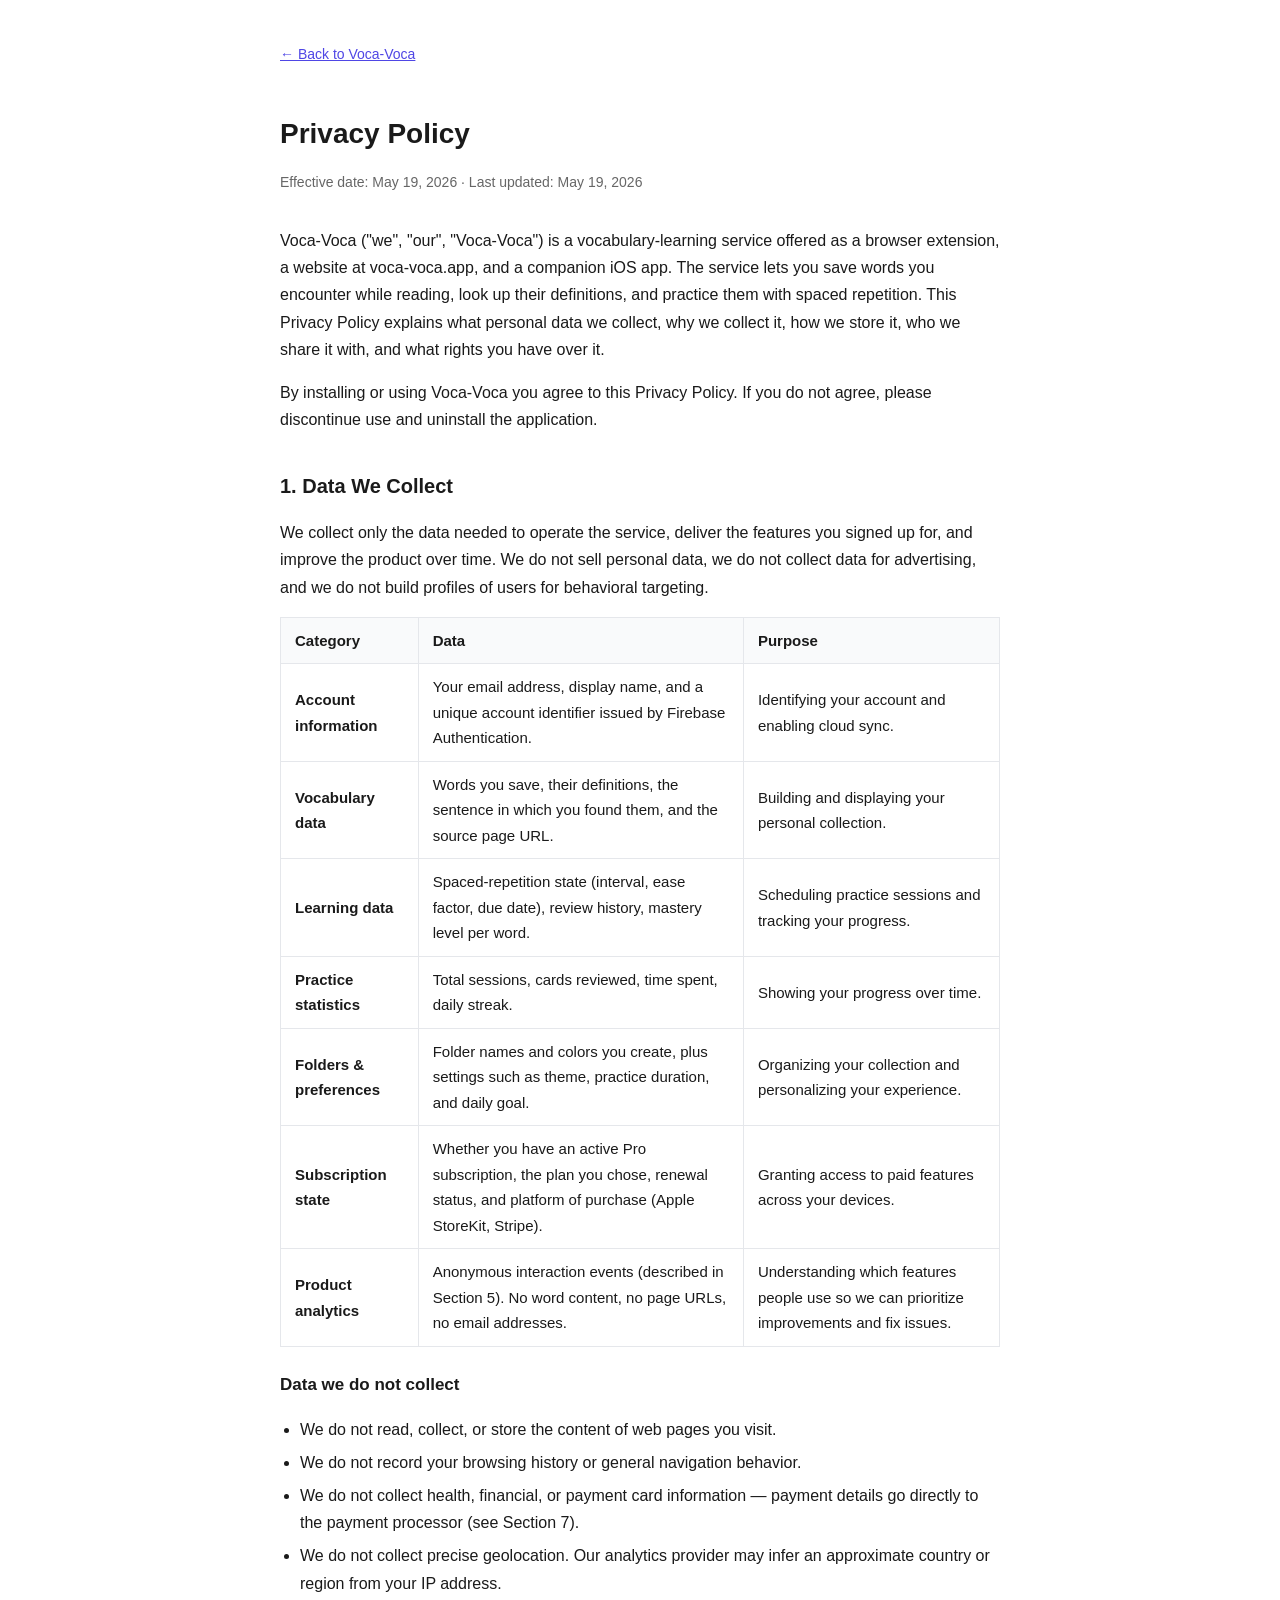
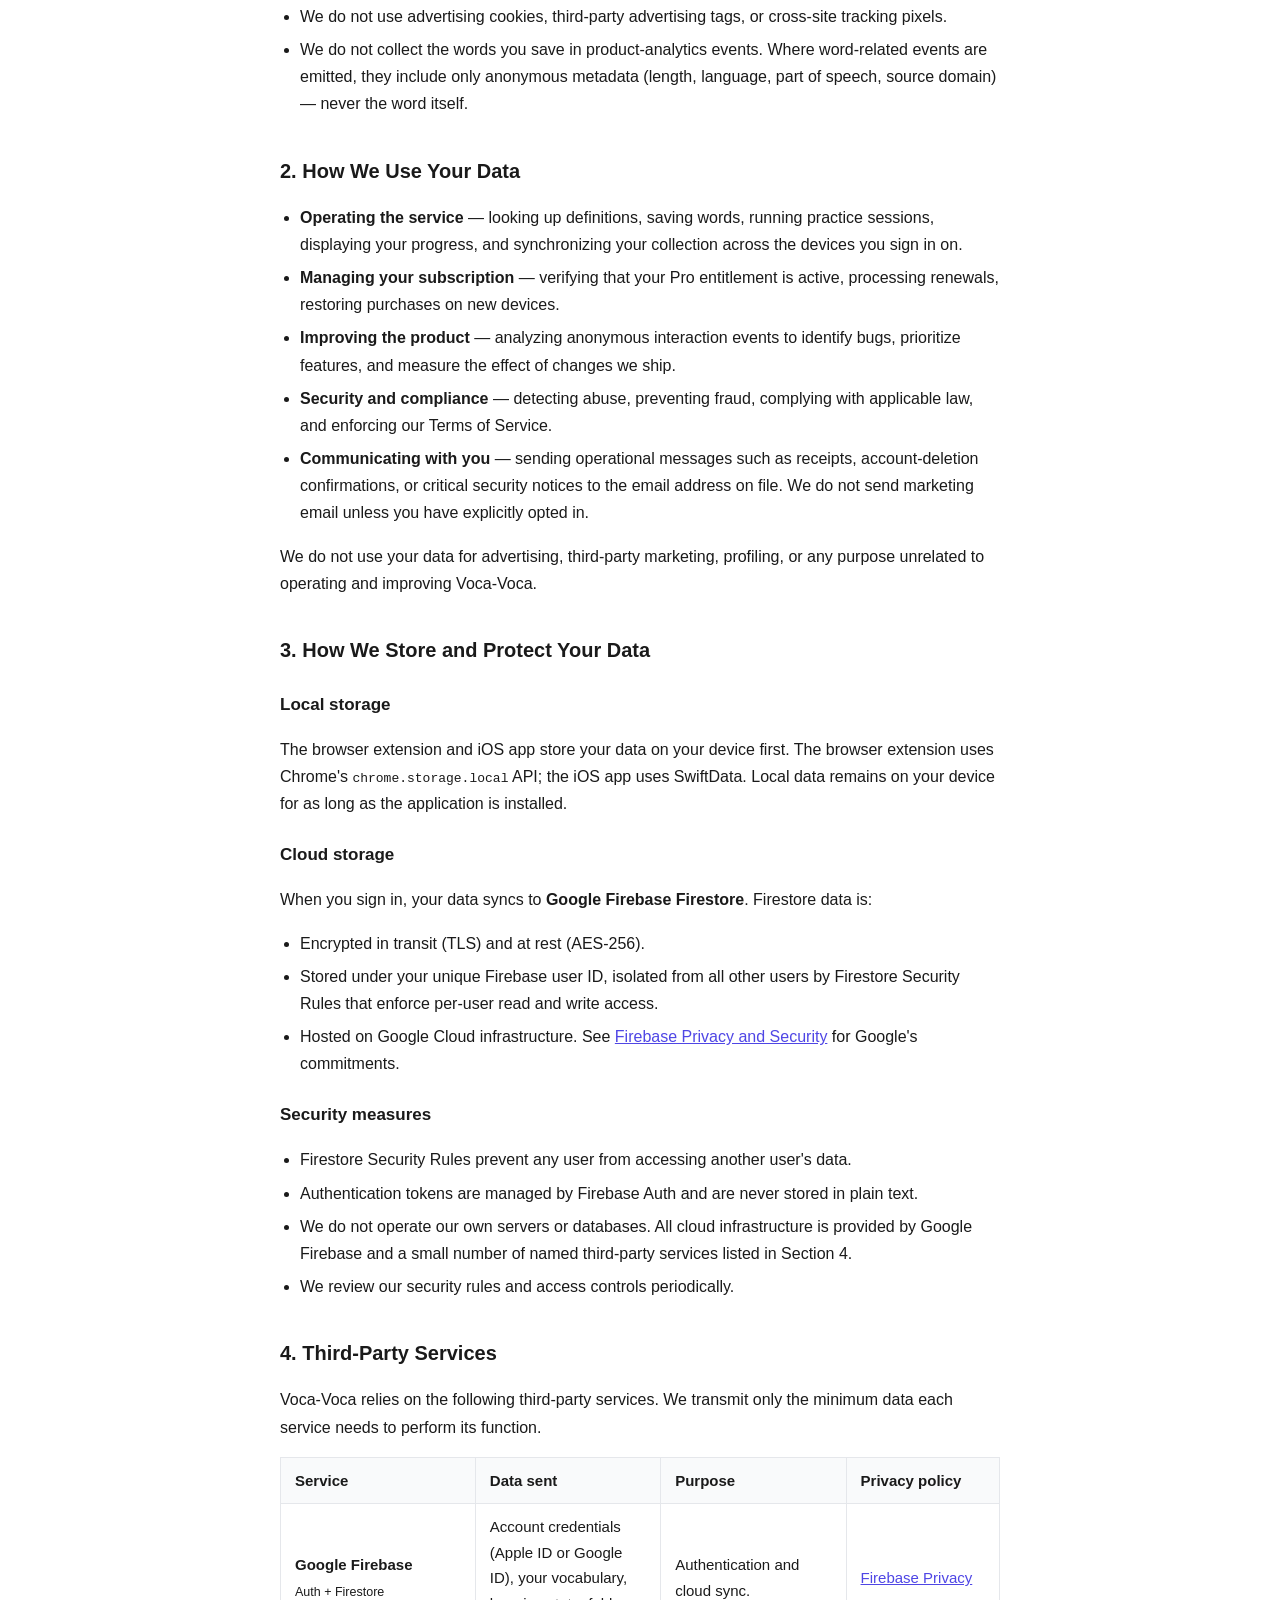
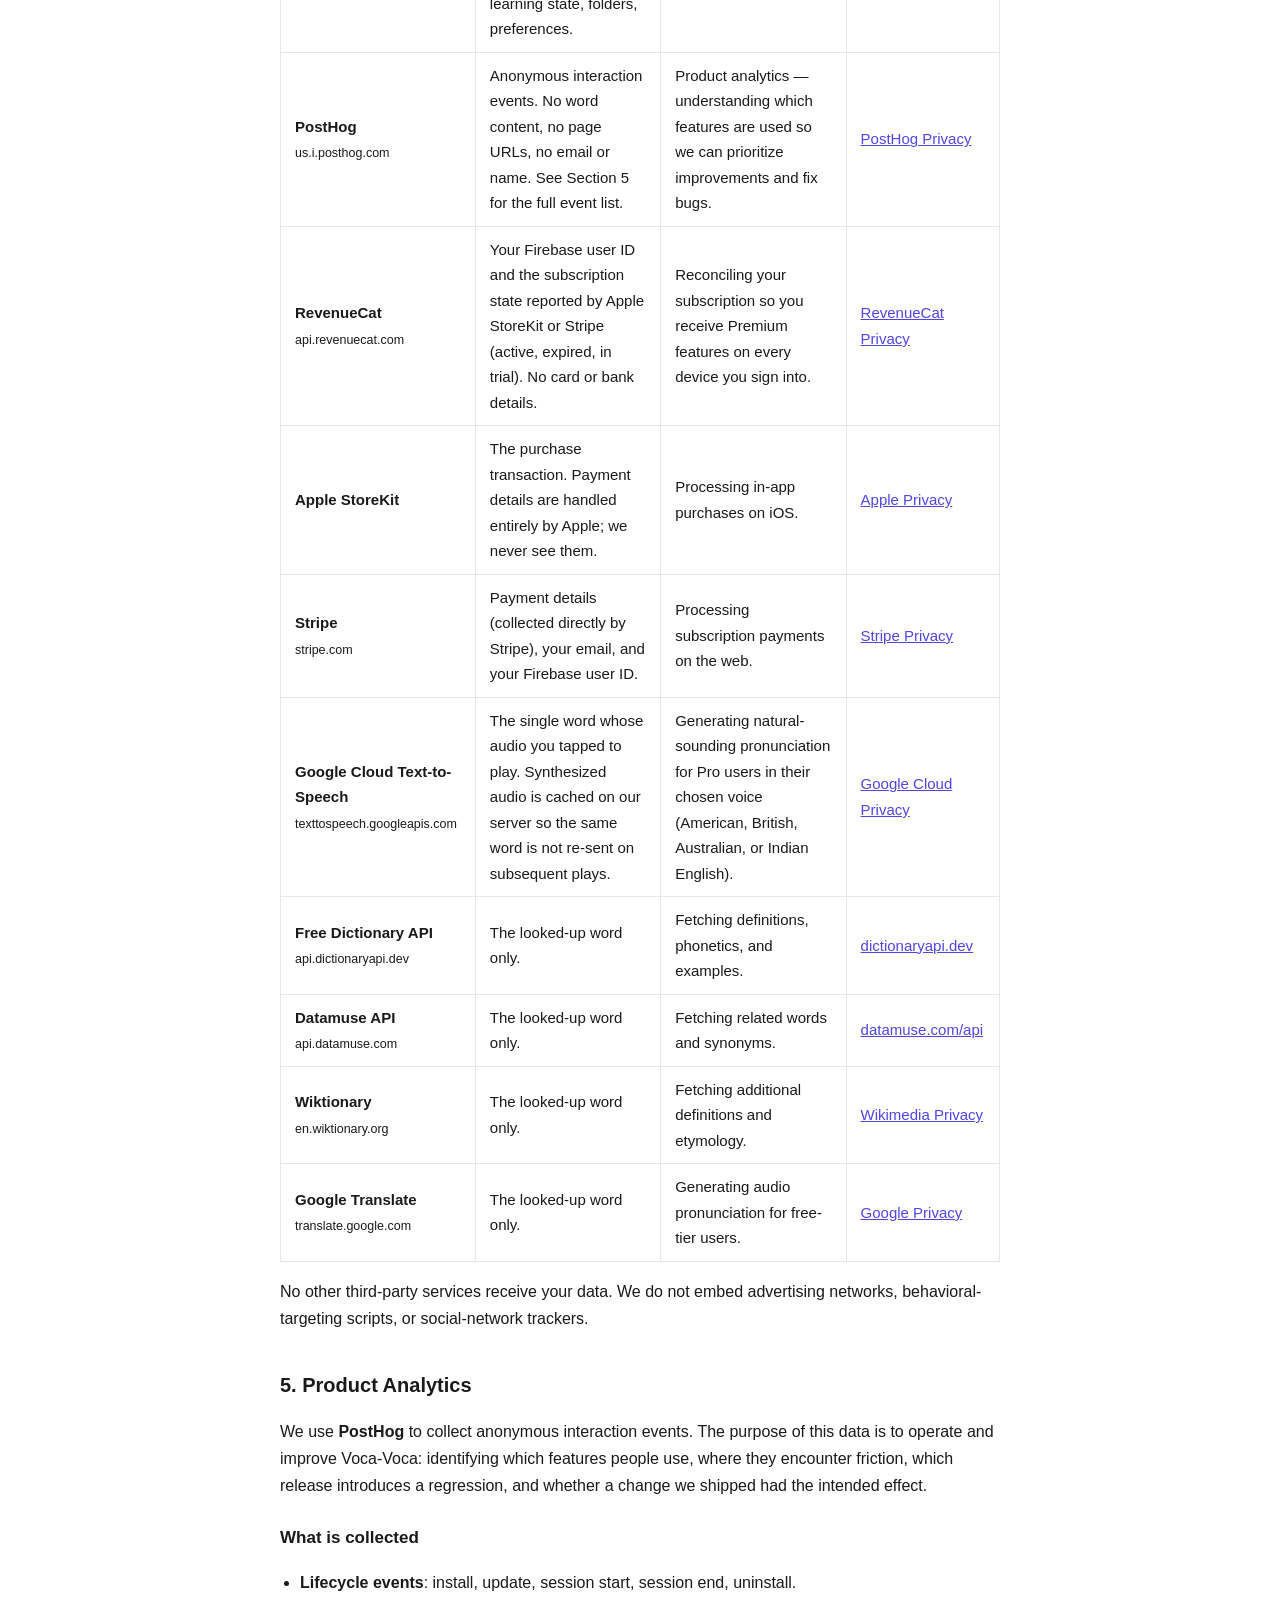
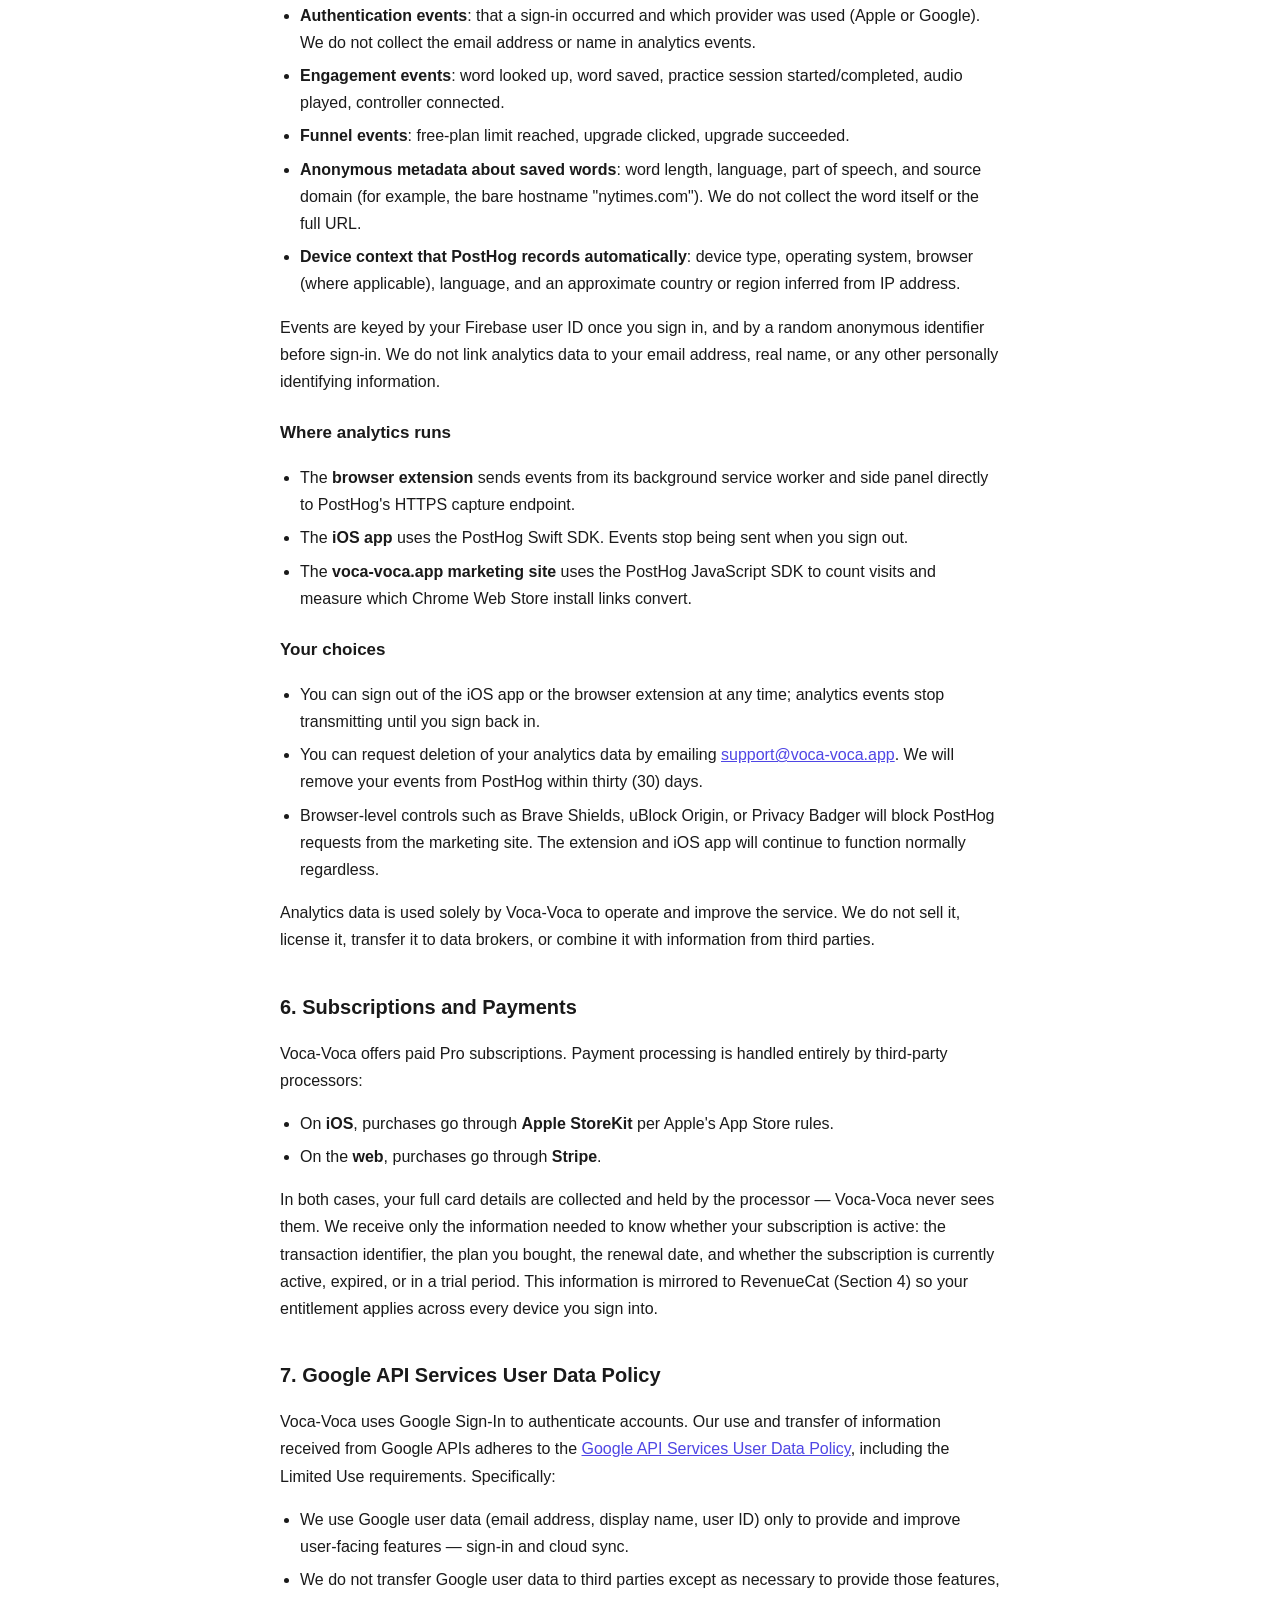
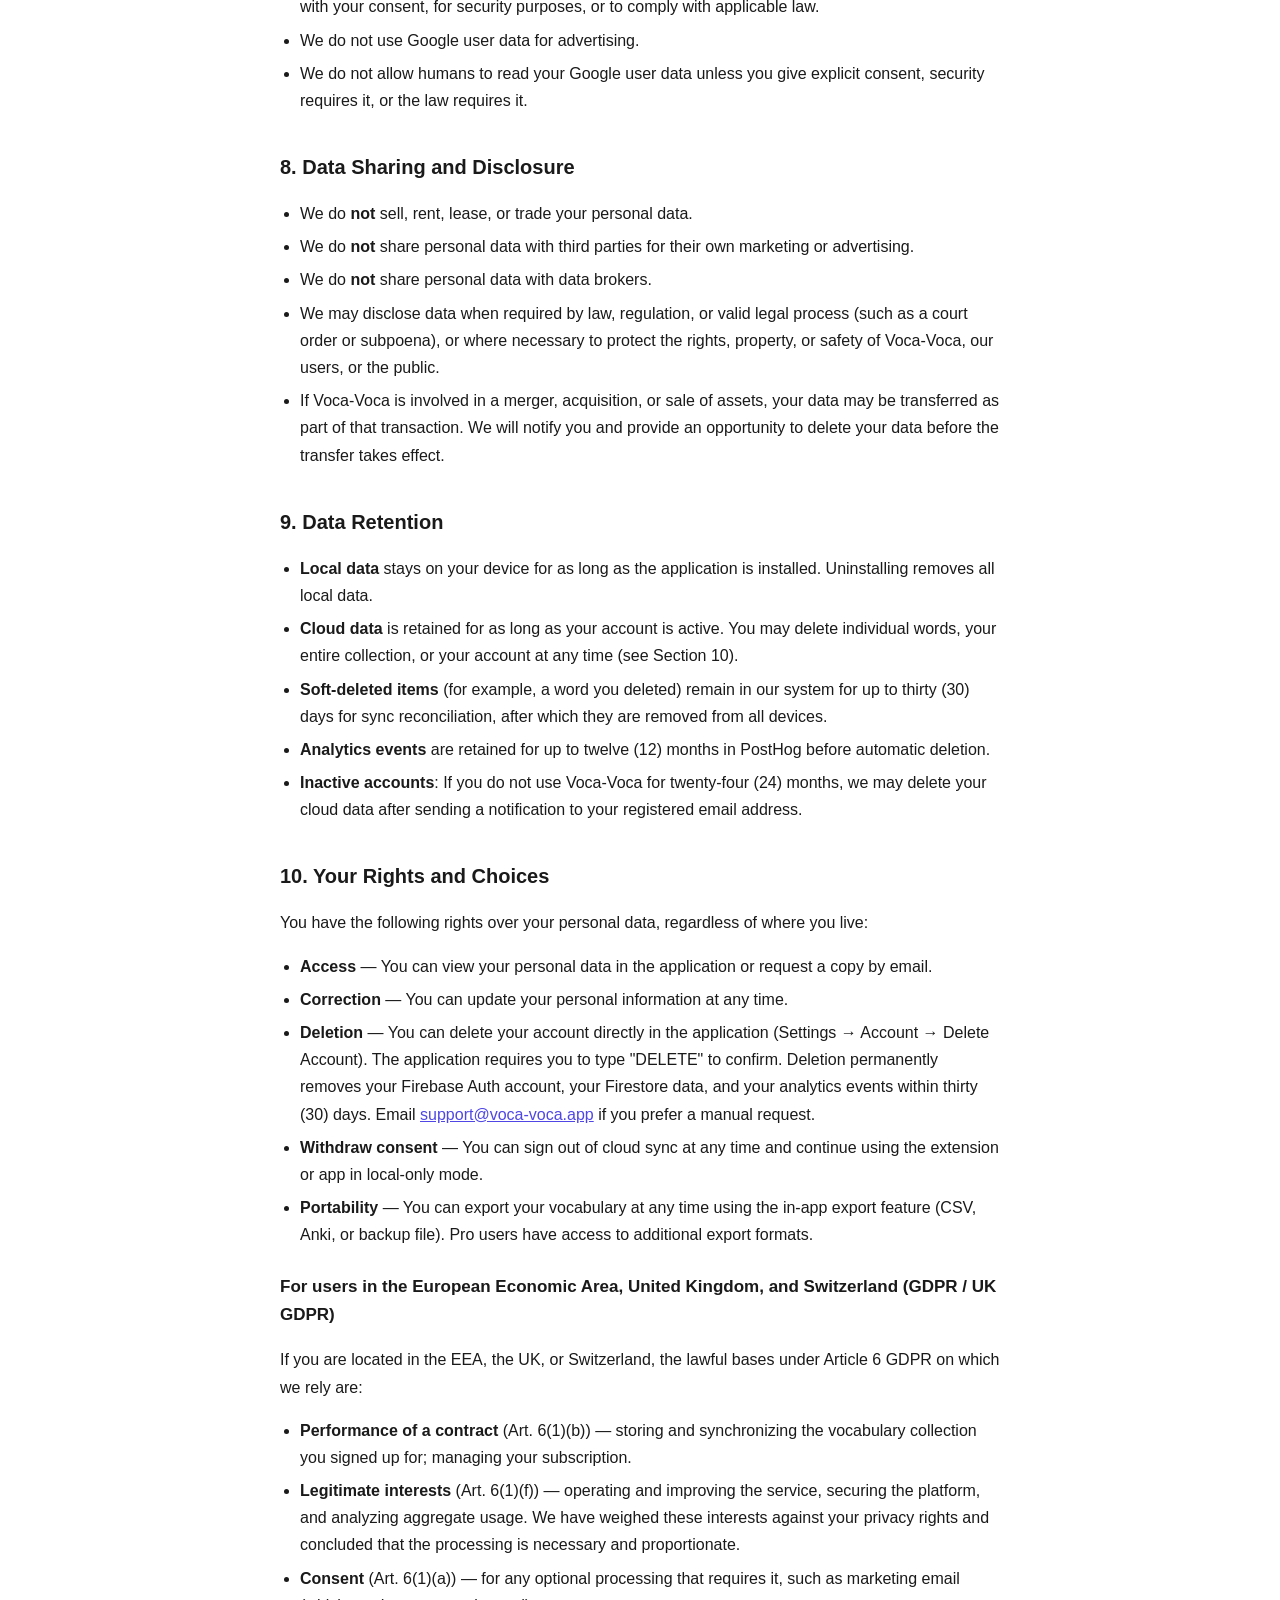
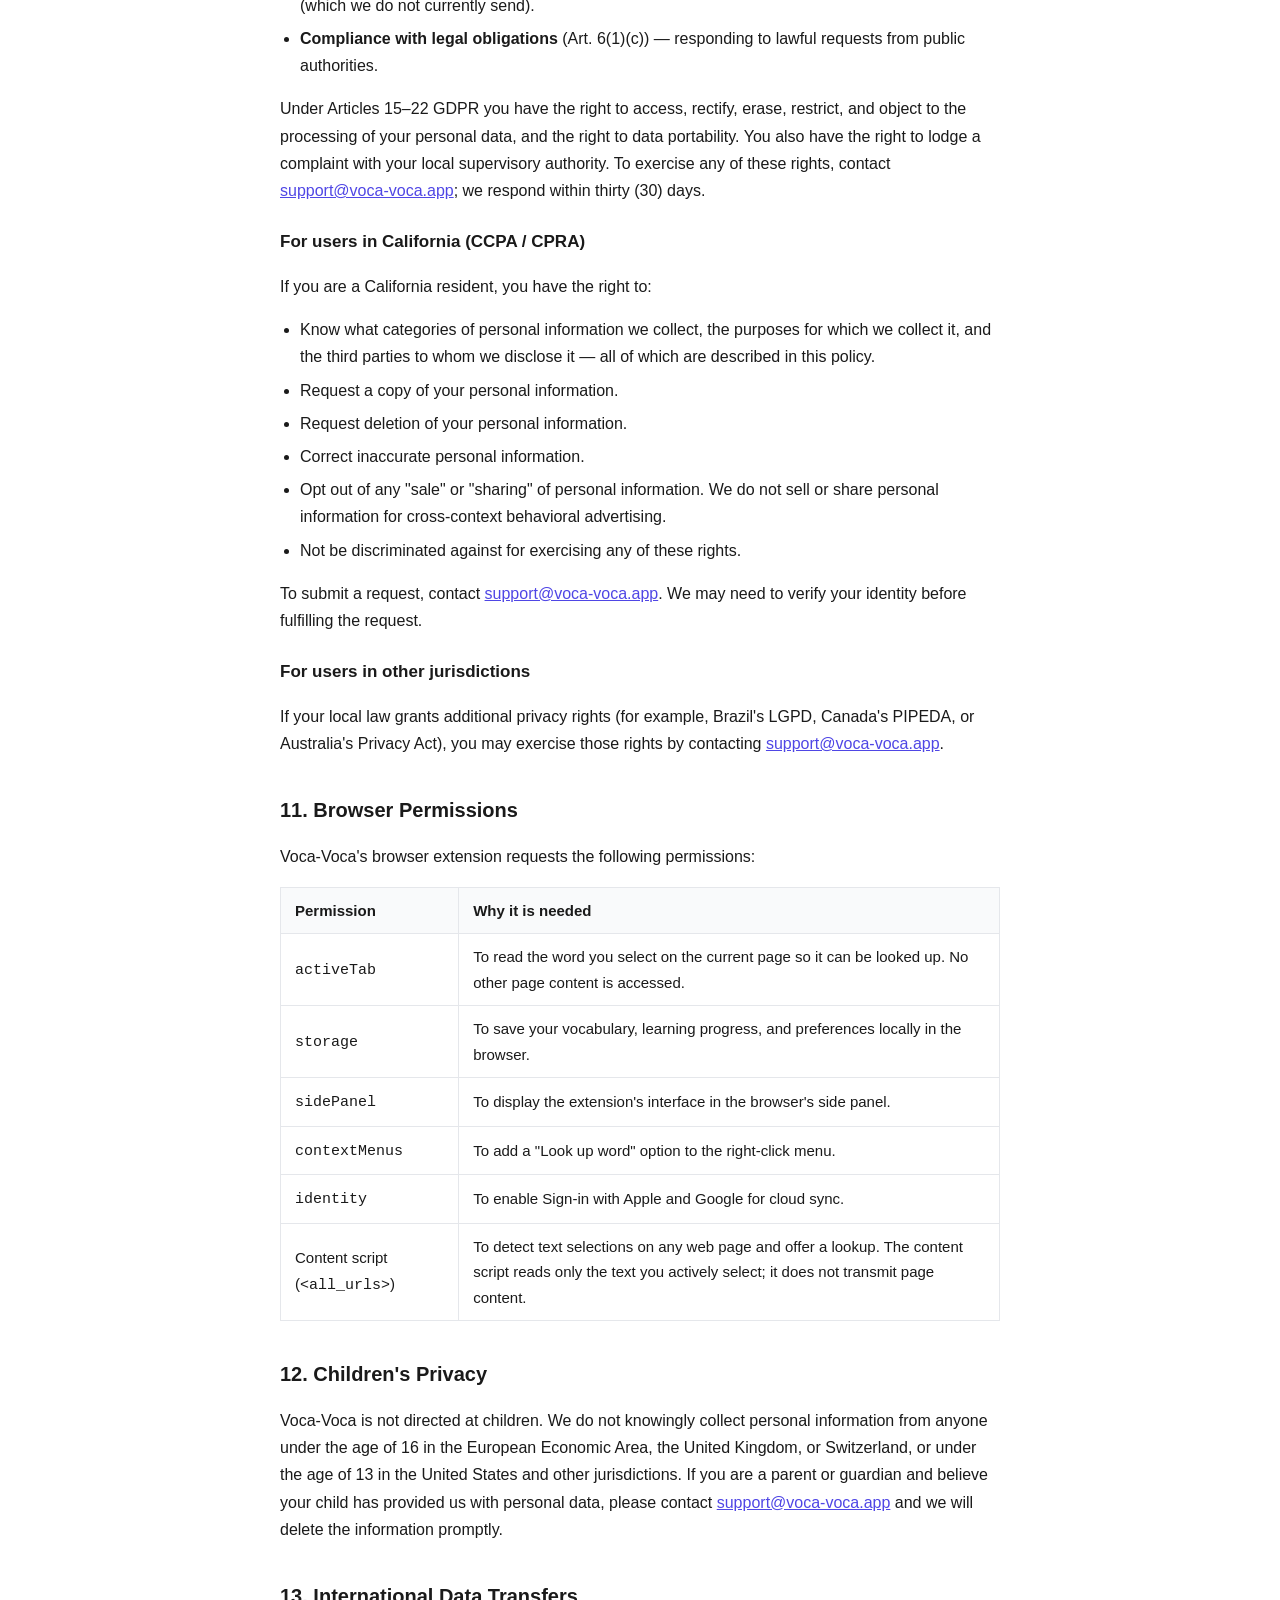
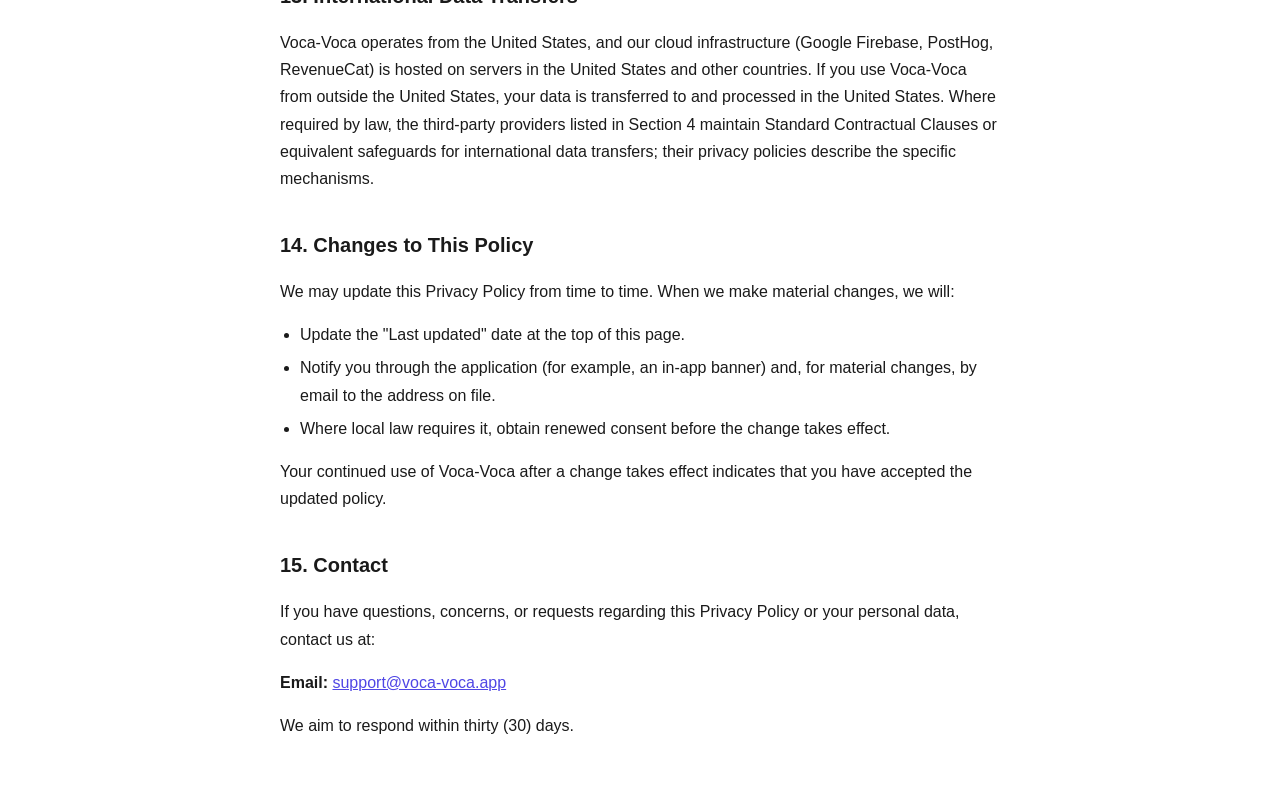
==== commit b39e8278: "Privacy policy: align with Premium brand terminology The product is called Voca-Voca Premium (not "P" ====
--- a/privacy-policy.html
+++ b/privacy-policy.html
@@ -139,7 +139,7 @@
     <tr>
       <td><strong>RevenueCat</strong><br><small>api.revenuecat.com</small></td>
       <td>Your Firebase user ID and the subscription state reported by Apple StoreKit or Stripe (active, expired, in trial). No card or bank details.</td>
-      <td>Reconciling your subscription so you receive Pro features on every device you sign into.</td>
+      <td>Reconciling your subscription so you receive Premium features on every device you sign into.</td>
       <td><a href="https://www.revenuecat.com/privacy/" target="_blank" rel="noopener">RevenueCat Privacy</a></td>
     </tr>
     <tr>
